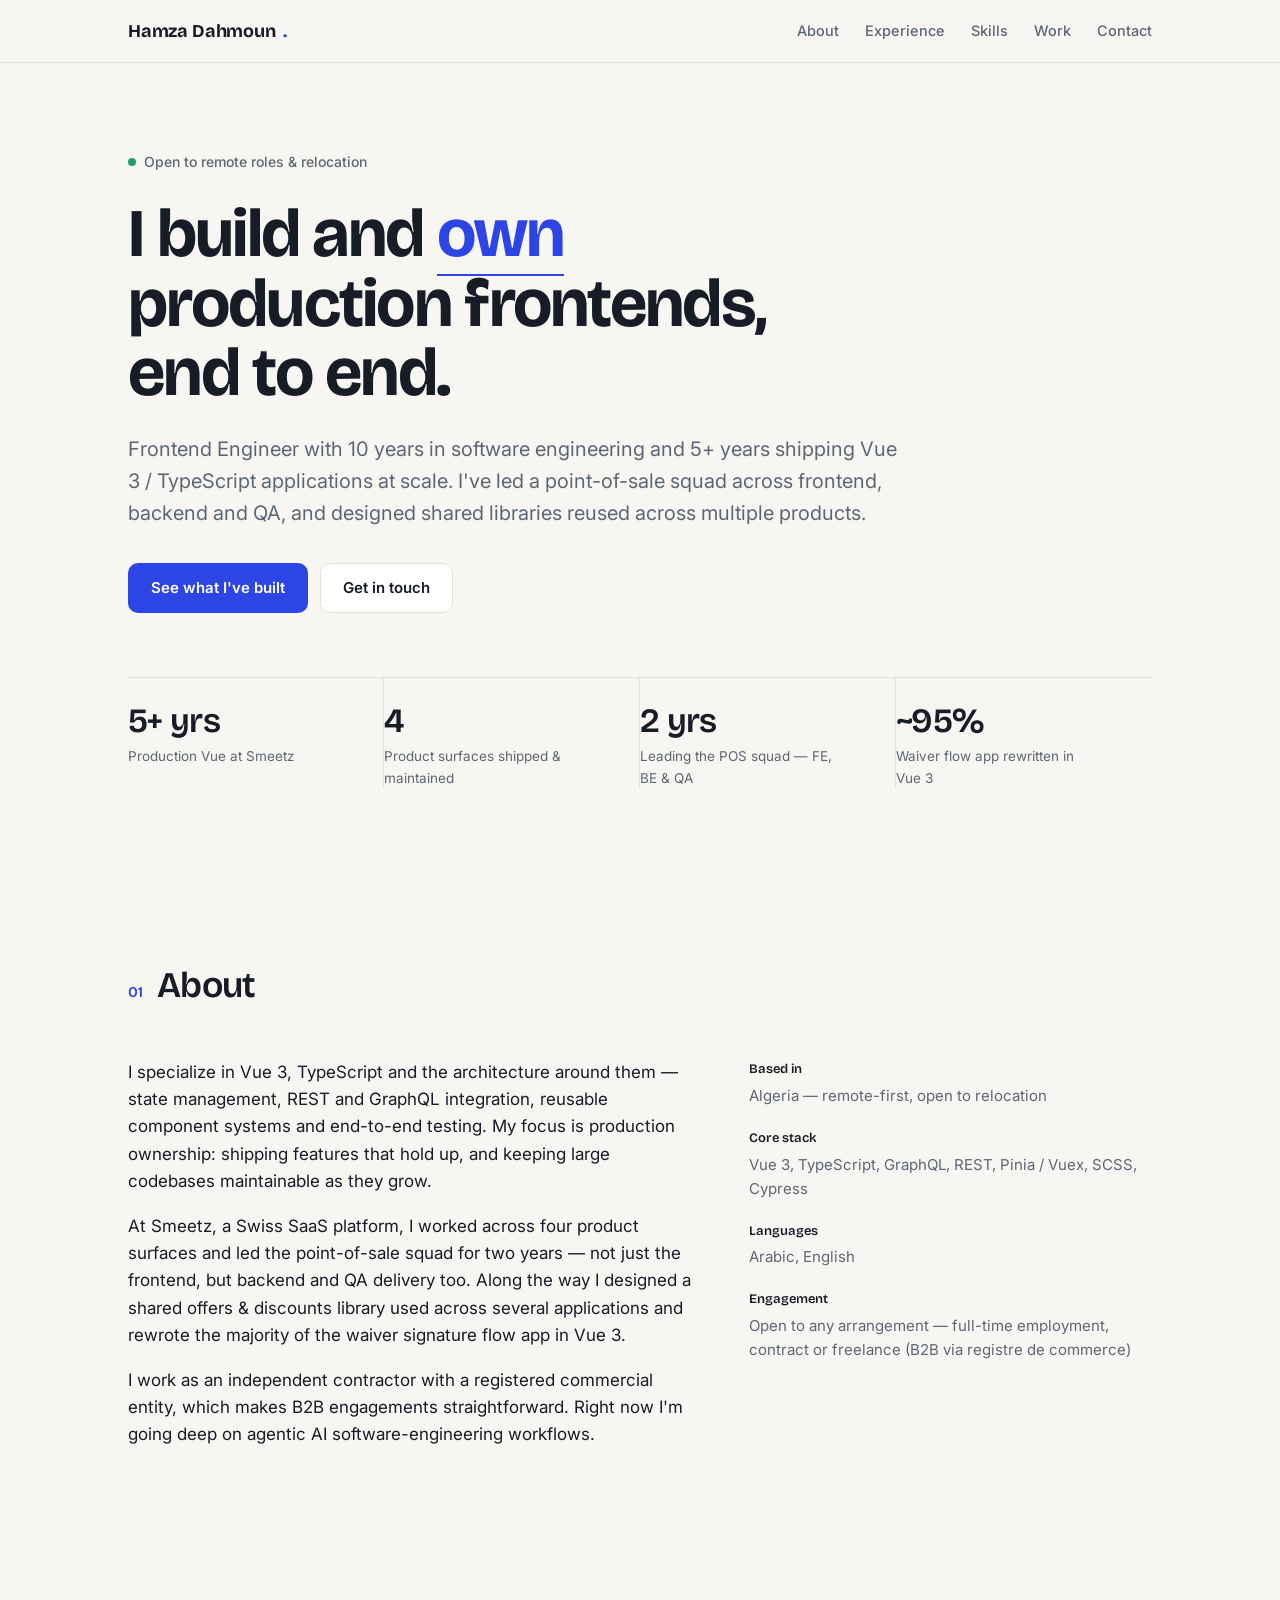
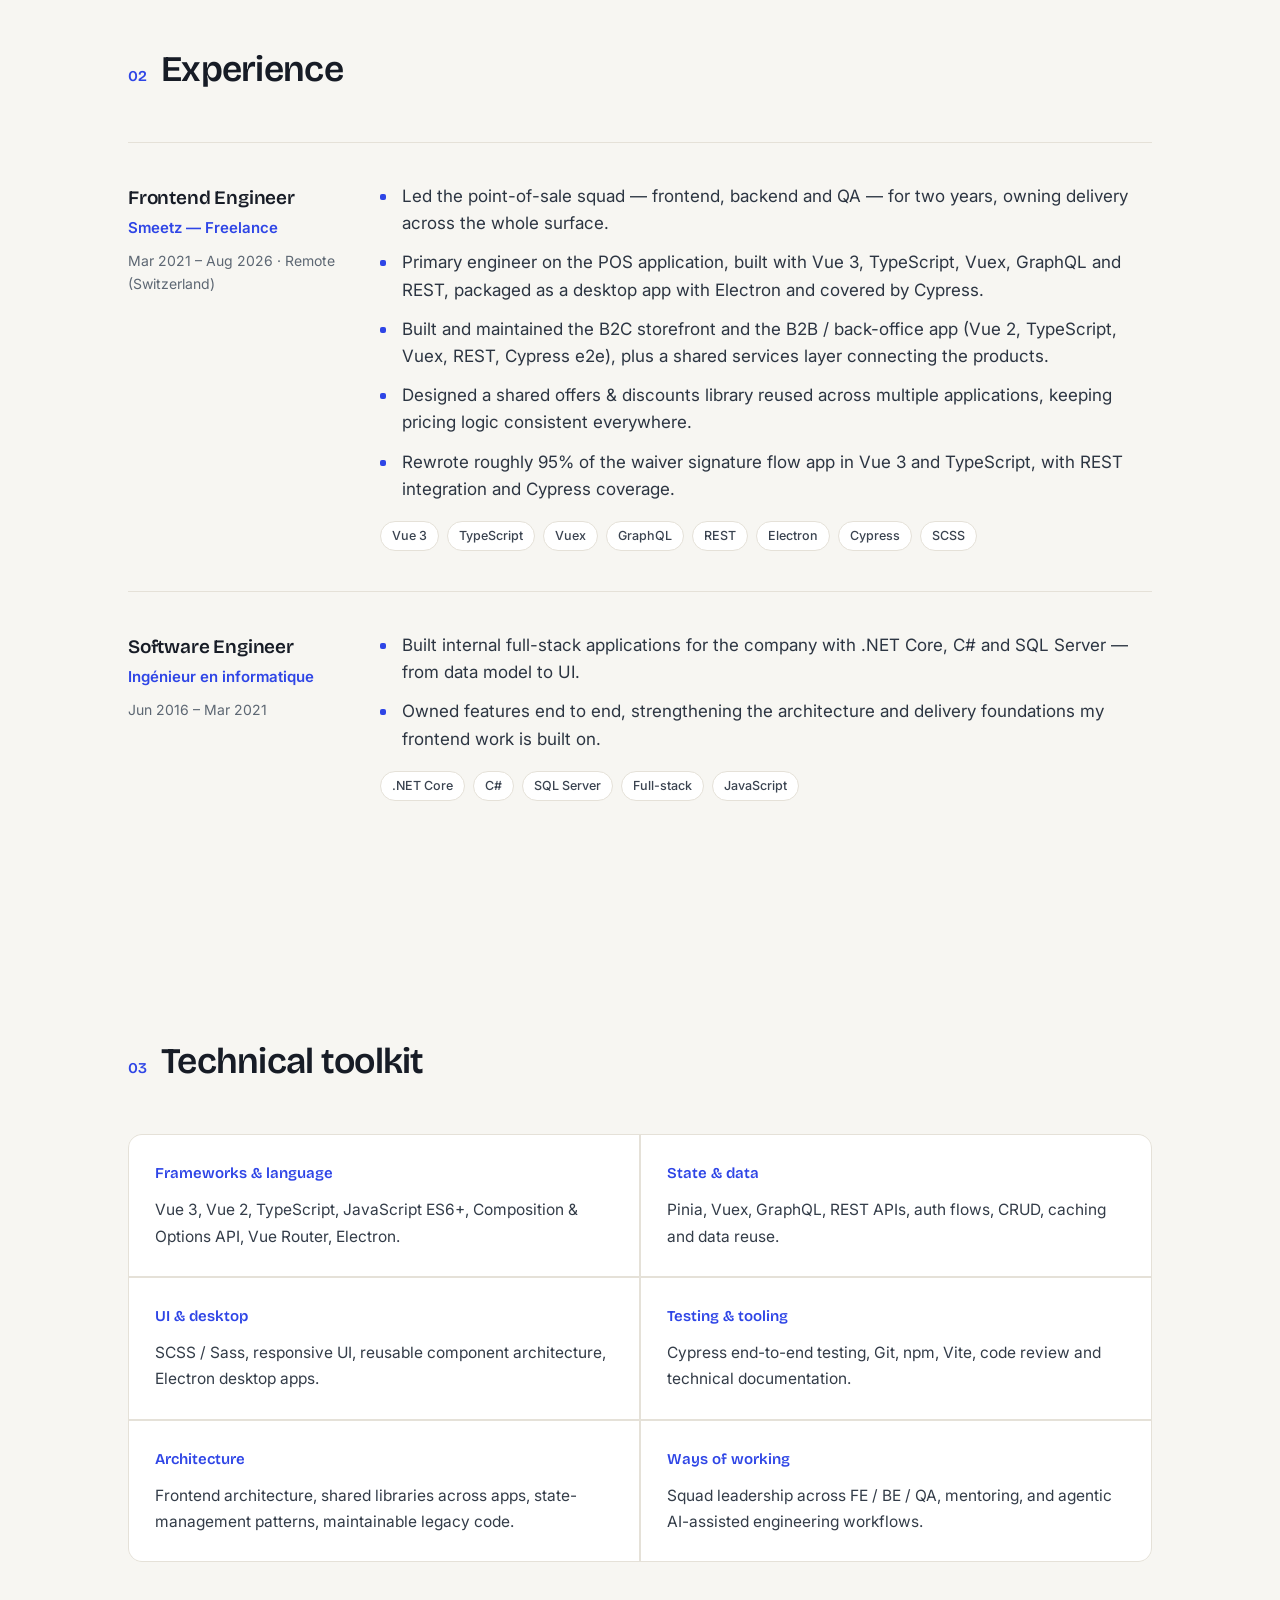
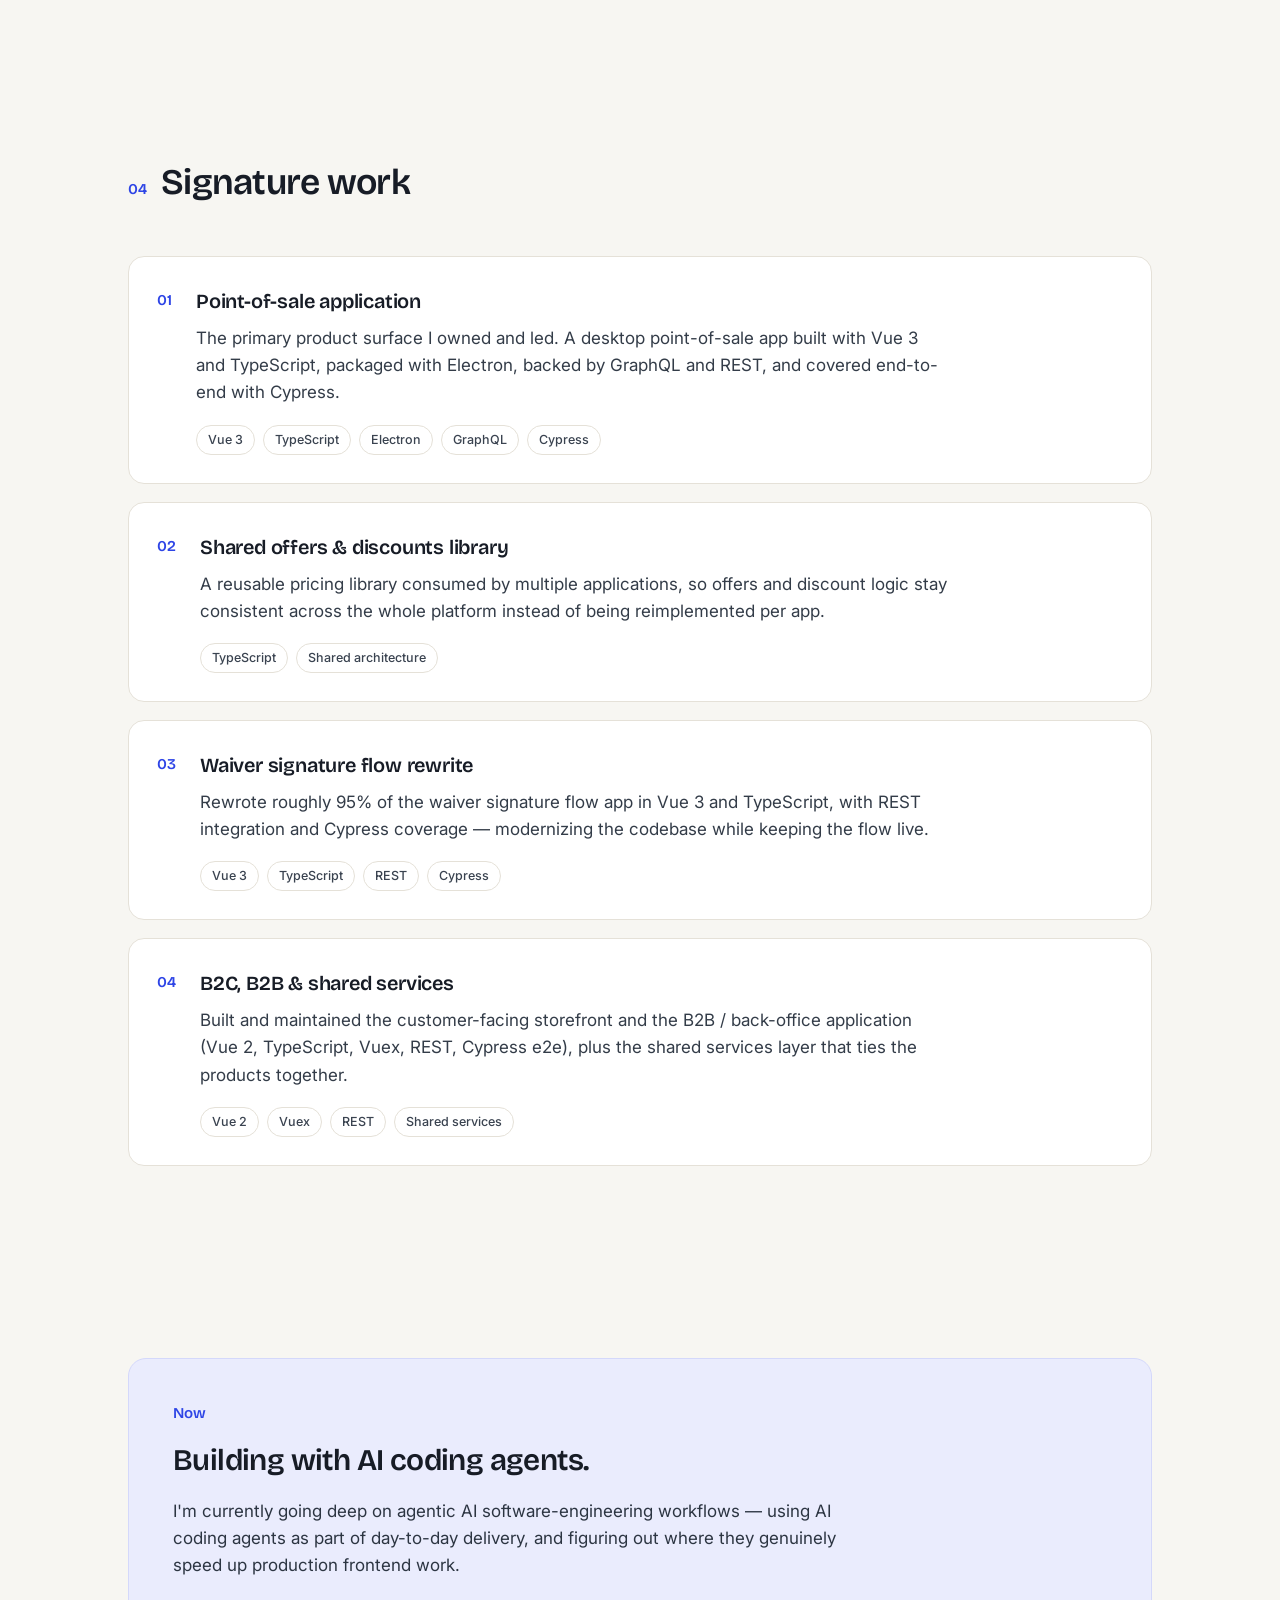
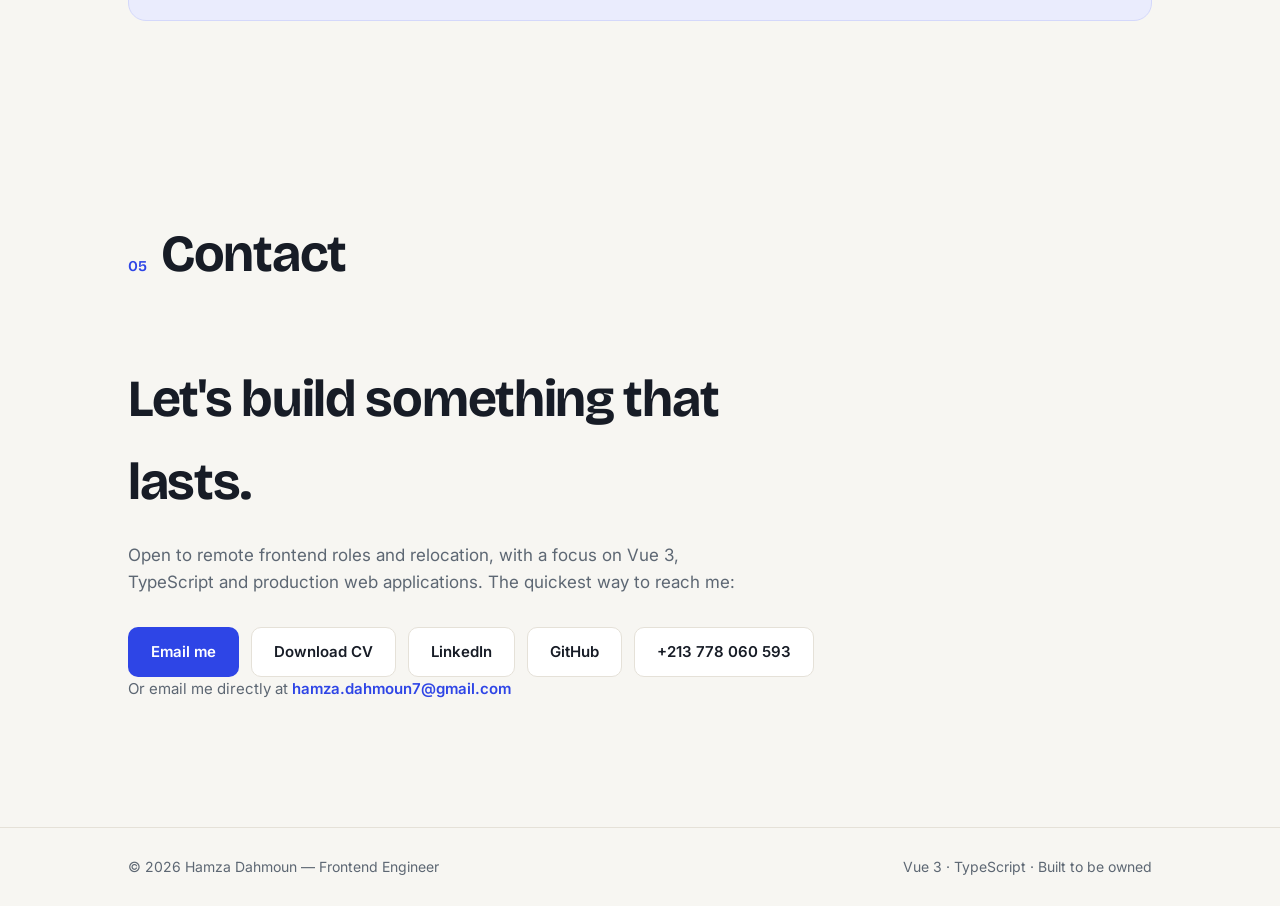
==== index.html @ 969e0068 "Redesign portfolio: editorial single-file page with animations Replace Simplefolio template with a s" ====
<!DOCTYPE html>
<html lang="en">
<head>
<meta charset="UTF-8" />
<meta name="viewport" content="width=device-width, initial-scale=1.0" />
<title>Hamza Dahmoun — Frontend Engineer</title>
<meta name="description" content="Hamza Dahmoun — Frontend Engineer specializing in Vue 3, TypeScript and production-owned web applications." />
<meta name="theme-color" content="#F7F6F2" />
<link rel="preconnect" href="https://fonts.googleapis.com" />
<link rel="preconnect" href="https://fonts.gstatic.com" crossorigin />
<link href="https://fonts.googleapis.com/css2?family=Bricolage+Grotesque:opsz,wght@12..96,500;12..96,600;12..96,700&family=Inter:wght@400;500;600&display=swap" rel="stylesheet" />
<style>
  :root {
    --paper: #F7F6F2;
    --surface: #FFFFFF;
    --ink: #171C26;
    --muted: #5D6773;
    --line: #E5E1D8;
    --accent: #2E45E6;
    --accent-soft: #EAECFD;
    --maxw: 1080px;
    --display: "Bricolage Grotesque", system-ui, sans-serif;
    --body: "Inter", system-ui, sans-serif;
  }

  * { box-sizing: border-box; }

  html { scroll-behavior: smooth; }
  @media (prefers-reduced-motion: reduce) { html { scroll-behavior: auto; } }

  body {
    margin: 0;
    background: var(--paper);
    color: var(--ink);
    font-family: var(--body);
    font-size: 17px;
    line-height: 1.6;
    -webkit-font-smoothing: antialiased;
    text-rendering: optimizeLegibility;
  }

  a { color: inherit; }

  .wrap {
    max-width: var(--maxw);
    margin: 0 auto;
    padding: 0 28px;
  }

  /* ---------- nav ---------- */
  header.nav {
    position: sticky;
    top: 0;
    z-index: 50;
    background: rgba(247, 246, 242, 0.82);
    backdrop-filter: saturate(140%) blur(10px);
    border-bottom: 1px solid var(--line);
  }
  .nav-inner {
    display: flex;
    align-items: center;
    justify-content: space-between;
    height: 62px;
  }
  .brand {
    font-family: var(--display);
    font-weight: 700;
    font-size: 18px;
    letter-spacing: -0.01em;
    text-decoration: none;
    display: inline-flex;
    align-items: baseline;
    gap: 7px;
  }
  .brand .dot { color: var(--accent); }
  .nav-links { display: flex; gap: 26px; }
  header.nav { transition: box-shadow 0.25s ease, background 0.25s ease; }
  header.nav.scrolled { box-shadow: 0 6px 24px -12px rgba(23,28,38,0.28); }
  .nav-links a {
    position: relative;
    text-decoration: none;
    color: var(--muted);
    font-size: 14.5px;
    font-weight: 500;
    transition: color 0.15s ease;
  }
  .nav-links a::after {
    content: "";
    position: absolute;
    left: 0; bottom: -5px;
    width: 100%; height: 2px;
    background: var(--accent);
    transform: scaleX(0);
    transform-origin: left;
    transition: transform 0.25s cubic-bezier(0.22, 1, 0.36, 1);
  }
  .nav-links a:hover { color: var(--ink); }
  .nav-links a:hover::after { transform: scaleX(1); }
  @media (max-width: 720px) { .nav-links { display: none; } }

  /* ---------- hero ---------- */
  section { padding: 96px 0; }
  @media (max-width: 720px) { section { padding: 64px 0; } }

  .hero { padding-top: 84px; padding-bottom: 72px; }
  .avail {
    display: inline-flex;
    align-items: center;
    gap: 8px;
    font-size: 14px;
    font-weight: 500;
    color: var(--muted);
    margin-bottom: 26px;
  }
  .avail .pulse {
    width: 8px; height: 8px; border-radius: 50%;
    background: #22a06b;
    box-shadow: 0 0 0 0 rgba(34,160,107,0.45);
    animation: livePulse 2.2s ease-out infinite;
  }
  @keyframes livePulse {
    0%   { box-shadow: 0 0 0 0 rgba(34,160,107,0.45); }
    70%  { box-shadow: 0 0 0 9px rgba(34,160,107,0); }
    100% { box-shadow: 0 0 0 0 rgba(34,160,107,0); }
  }
  h1 {
    font-family: var(--display);
    font-weight: 700;
    font-size: clamp(38px, 6.4vw, 68px);
    line-height: 1.02;
    letter-spacing: -0.025em;
    margin: 0 0 26px;
    max-width: 16ch;
  }
  h1 .accent { color: var(--accent); }
  .lede {
    font-size: clamp(17px, 2vw, 20px);
    color: var(--muted);
    max-width: 60ch;
    margin: 0 0 34px;
  }
  .cta-row { display: flex; flex-wrap: wrap; gap: 12px; }
  .btn {
    display: inline-flex;
    align-items: center;
    gap: 8px;
    text-decoration: none;
    font-weight: 600;
    font-size: 15px;
    padding: 12px 22px;
    border-radius: 10px;
    border: 1px solid transparent;
    transition: transform 0.14s ease, background 0.15s ease, border-color 0.15s ease, box-shadow 0.15s ease;
  }
  .btn:hover { transform: translateY(-2px); }
  .btn:active { transform: translateY(0); }
  .btn.primary { background: var(--accent); color: #fff; }
  .btn.primary:hover { background: #2438c9; box-shadow: 0 10px 22px -12px rgba(46,69,230,0.7); }
  .btn.ghost { border-color: var(--line); background: var(--surface); color: var(--ink); }
  .btn.ghost:hover { border-color: #cfcabd; }
  @media (prefers-reduced-motion: reduce) {
    .btn, .work-item, .tag, .skill-cell, .nav-links a::after, .avail .pulse { transition: none; }
    .btn:hover, .work-item:hover, .tag:hover { transform: none; }
    .avail .pulse { animation: none; }
  }

  /* ---------- stat ledger ---------- */
  .ledger {
    display: grid;
    grid-template-columns: repeat(4, 1fr);
    border-top: 1px solid var(--line);
    margin-top: 64px;
  }
  .ledger .cell {
    padding: 26px 22px 0 0;
    border-right: 1px solid var(--line);
  }
  .ledger .cell:last-child { border-right: none; padding-right: 0; }
  .ledger .num {
    font-family: var(--display);
    font-weight: 600;
    font-size: 34px;
    letter-spacing: -0.02em;
    line-height: 1;
  }
  .ledger .cap { font-size: 13.5px; color: var(--muted); margin-top: 8px; max-width: 22ch; }
  @media (max-width: 720px) {
    .ledger { grid-template-columns: 1fr 1fr; }
    .ledger .cell { padding-right: 18px; padding-bottom: 22px; border-bottom: 1px solid var(--line); }
    .ledger .cell:nth-child(2n) { border-right: none; padding-right: 0; }
    .ledger .cell:nth-child(3), .ledger .cell:nth-child(4) { padding-bottom: 0; border-bottom: none; }
  }

  /* ---------- section heads ---------- */
  .sec-head { display: flex; align-items: baseline; gap: 14px; margin-bottom: 44px; }
  .sec-head .idx {
    font-family: var(--display);
    font-weight: 600;
    font-size: 15px;
    color: var(--accent);
  }
  .sec-head h2 {
    font-family: var(--display);
    font-weight: 600;
    font-size: clamp(26px, 3.6vw, 36px);
    letter-spacing: -0.02em;
    margin: 0;
  }
  .divider { border: none; border-top: 1px solid var(--line); margin: 0; }

  /* ---------- about ---------- */
  .about-grid { display: grid; grid-template-columns: 1.4fr 1fr; gap: 56px; }
  .about-grid p { margin: 0 0 18px; max-width: 62ch; }
  .about-grid p:last-child { margin-bottom: 0; }
  .aside {
    font-size: 15px;
    color: var(--muted);
  }
  .aside dl { margin: 0; }
  .aside dt {
    font-family: var(--display);
    font-weight: 600;
    font-size: 13px;
    color: var(--ink);
    margin-bottom: 4px;
  }
  .aside dd { margin: 0 0 20px; }
  .aside dd:last-child { margin-bottom: 0; }
  @media (max-width: 820px) { .about-grid { grid-template-columns: 1fr; gap: 36px; } }

  /* ---------- experience ---------- */
  .job {
    display: grid;
    grid-template-columns: 220px 1fr;
    gap: 32px;
    padding: 40px 0;
    border-top: 1px solid var(--line);
  }
  .job:first-of-type { border-top: none; padding-top: 0; }
  .job .meta .role {
    font-family: var(--display);
    font-weight: 600;
    font-size: 19px;
    letter-spacing: -0.01em;
  }
  .job .meta .org { color: var(--accent); font-weight: 600; font-size: 15px; margin-top: 3px; }
  .job .meta .when { color: var(--muted); font-size: 14px; margin-top: 10px; }
  .job ul { margin: 0; padding: 0; list-style: none; }
  .job li {
    position: relative;
    padding-left: 22px;
    margin-bottom: 12px;
    color: #2c3542;
  }
  .job li:last-child { margin-bottom: 0; }
  .job li::before {
    content: "";
    position: absolute;
    left: 0; top: 11px;
    width: 6px; height: 6px;
    border-radius: 2px;
    background: var(--accent);
  }
  .tags { display: flex; flex-wrap: wrap; gap: 8px; margin-top: 18px; }
  .tag {
    font-size: 12.5px;
    font-weight: 500;
    color: #3a4350;
    background: var(--surface);
    border: 1px solid var(--line);
    padding: 4px 11px;
    border-radius: 999px;
    transition: border-color 0.18s ease, color 0.18s ease, transform 0.18s ease;
  }
  .tag:hover { border-color: var(--accent); color: var(--accent); transform: translateY(-1px); }
  @media (max-width: 720px) { .job { grid-template-columns: 1fr; gap: 16px; } }

  /* ---------- skills ---------- */
  .skills-grid { display: grid; grid-template-columns: repeat(2, 1fr); gap: 2px; background: var(--line); border: 1px solid var(--line); border-radius: 14px; overflow: hidden; }
  .skill-cell { background: var(--surface); padding: 26px 26px; transition: background 0.2s ease; }
  .skill-cell:hover { background: var(--accent-soft); }
  .skill-cell h3 {
    font-family: var(--display);
    font-weight: 600;
    font-size: 15px;
    margin: 0 0 12px;
    color: var(--accent);
  }
  .skill-cell p { margin: 0; color: #333c48; font-size: 15.5px; line-height: 1.7; }
  @media (max-width: 720px) { .skills-grid { grid-template-columns: 1fr; } }

  /* ---------- work ---------- */
  .work { display: grid; gap: 18px; }
  .work-item {
    display: grid;
    grid-template-columns: auto 1fr;
    gap: 24px;
    align-items: start;
    padding: 28px;
    background: var(--surface);
    border: 1px solid var(--line);
    border-radius: 16px;
    transition: border-color 0.18s ease, transform 0.18s ease, box-shadow 0.18s ease;
  }
  .work-item:hover {
    border-color: #cdc8bb;
    transform: translateY(-3px);
    box-shadow: 0 14px 32px -20px rgba(23,28,38,0.4);
  }
  .work-item .no {
    font-family: var(--display);
    font-weight: 600;
    font-size: 15px;
    color: var(--accent);
    padding-top: 3px;
  }
  .work-item h3 {
    font-family: var(--display);
    font-weight: 600;
    font-size: 20px;
    letter-spacing: -0.01em;
    margin: 0 0 8px;
  }
  .work-item p { margin: 0 0 14px; color: #333c48; max-width: 68ch; }
  @media (max-width: 720px) { .work-item { padding: 22px; gap: 16px; } }

  /* ---------- now ---------- */
  .now {
    background: var(--accent-soft);
    border: 1px solid #d4d8fb;
    border-radius: 18px;
    padding: 40px 44px;
  }
  .now .idx { color: var(--accent); font-family: var(--display); font-weight: 600; font-size: 15px; }
  .now h2 {
    font-family: var(--display);
    font-weight: 600;
    font-size: clamp(22px, 3vw, 30px);
    letter-spacing: -0.02em;
    margin: 10px 0 14px;
  }
  .now p { margin: 0; max-width: 64ch; color: #2c3542; }
  @media (max-width: 720px) { .now { padding: 30px 26px; } }

  /* ---------- contact ---------- */
  .contact { text-align: left; }
  .contact h2 {
    font-family: var(--display);
    font-weight: 700;
    font-size: clamp(32px, 5vw, 52px);
    letter-spacing: -0.025em;
    margin: 0 0 18px;
    max-width: 20ch;
  }
  .contact p { color: var(--muted); max-width: 56ch; margin: 0 0 30px; }
  .contact-links { display: flex; flex-wrap: wrap; gap: 12px; }
  .contact-email { margin: 24px 0 0; font-size: 15px; }
  .contact-email a { color: var(--accent); font-weight: 600; text-decoration: none; }
  .contact-email a:hover { text-decoration: underline; }

  /* ---------- footer ---------- */
  footer.foot {
    border-top: 1px solid var(--line);
    padding: 28px 0;
    color: var(--muted);
    font-size: 14px;
    display: flex;
    justify-content: space-between;
    flex-wrap: wrap;
    gap: 10px;
  }

  /* ---------- reveal ---------- */
  .reveal { opacity: 0; transform: translateY(14px); transition: opacity 0.6s ease, transform 0.6s ease; }
  .reveal.in { opacity: 1; transform: none; }

  /* ---------- hero page-load entrance ---------- */
  @keyframes rise {
    from { opacity: 0; transform: translateY(18px); }
    to   { opacity: 1; transform: none; }
  }
  .hero .avail,
  .hero h1,
  .hero .lede,
  .hero .cta-row,
  .hero .ledger {
    opacity: 0;
    animation: rise 0.7s cubic-bezier(0.22, 1, 0.36, 1) forwards;
  }
  .hero .avail   { animation-delay: 0.05s; }
  .hero h1       { animation-delay: 0.15s; }
  .hero .lede    { animation-delay: 0.30s; }
  .hero .cta-row { animation-delay: 0.45s; }
  .hero .ledger  { animation-delay: 0.60s; }

  /* accent word wipes in slightly after the headline */
  .hero h1 .accent {
    background-image: linear-gradient(var(--accent), var(--accent));
    background-repeat: no-repeat;
    background-position: 0 100%;
    background-size: 0% 2px;
    padding-bottom: 2px;
    animation: underline 0.6s ease forwards;
    animation-delay: 0.9s;
  }
  @keyframes underline { to { background-size: 100% 2px; } }

  @media (prefers-reduced-motion: reduce) {
    .reveal { opacity: 1; transform: none; transition: none; }
    .hero .avail, .hero h1, .hero .lede, .hero .cta-row, .hero .ledger {
      opacity: 1; animation: none;
    }
    .hero h1 .accent { animation: none; background-size: 0 0; }
  }

  :focus-visible { outline: 2px solid var(--accent); outline-offset: 3px; border-radius: 4px; }
</style>
</head>
<body>

<header class="nav">
  <div class="wrap nav-inner">
    <a href="#top" class="brand">Hamza Dahmoun<span class="dot">.</span></a>
    <nav class="nav-links">
      <a href="#about">About</a>
      <a href="#experience">Experience</a>
      <a href="#skills">Skills</a>
      <a href="#work">Work</a>
      <a href="#contact">Contact</a>
    </nav>
  </div>
</header>

<main id="top">

  <!-- HERO -->
  <section class="hero">
    <div class="wrap">
      <div class="avail"><span class="pulse"></span> Open to remote roles &amp; relocation</div>
      <h1>I build and <span class="accent">own</span> production frontends, end to end.</h1>
      <p class="lede">Frontend Engineer with 10 years in software engineering and 5+ years shipping Vue 3 / TypeScript applications at scale. I've led a point-of-sale squad across frontend, backend and QA, and designed shared libraries reused across multiple products.</p>
      <div class="cta-row">
        <a class="btn primary" href="#experience">See what I've built</a>
        <a class="btn ghost" href="#contact">Get in touch</a>
      </div>

      <div class="ledger">
        <div class="cell"><div class="num" data-count="5" data-prefix="" data-suffix="+ yrs">5+ yrs</div><div class="cap">Production Vue at Smeetz</div></div>
        <div class="cell"><div class="num" data-count="4" data-prefix="" data-suffix="">4</div><div class="cap">Product surfaces shipped &amp; maintained</div></div>
        <div class="cell"><div class="num" data-count="2" data-prefix="" data-suffix=" yrs">2 yrs</div><div class="cap">Leading the POS squad — FE, BE &amp; QA</div></div>
        <div class="cell"><div class="num" data-count="95" data-prefix="~" data-suffix="%">~95%</div><div class="cap">Waiver flow app rewritten in Vue 3</div></div>
      </div>
    </div>
  </section>

  <!-- ABOUT -->
  <section id="about" class="reveal">
    <div class="wrap">
      <div class="sec-head"><span class="idx">01</span><h2>About</h2></div>
      <div class="about-grid">
        <div>
          <p>I specialize in Vue 3, TypeScript and the architecture around them — state management, REST and GraphQL integration, reusable component systems and end-to-end testing. My focus is production ownership: shipping features that hold up, and keeping large codebases maintainable as they grow.</p>
          <p>At Smeetz, a Swiss SaaS platform, I worked across four product surfaces and led the point-of-sale squad for two years — not just the frontend, but backend and QA delivery too. Along the way I designed a shared offers &amp; discounts library used across several applications and rewrote the majority of the waiver signature flow app in Vue 3.</p>
          <p>I work as an independent contractor with a registered commercial entity, which makes B2B engagements straightforward. Right now I'm going deep on agentic AI software-engineering workflows.</p>
        </div>
        <div class="aside">
          <dl>
            <dt>Based in</dt><dd>Algeria — remote-first, open to relocation</dd>
            <dt>Core stack</dt><dd>Vue 3, TypeScript, GraphQL, REST, Pinia / Vuex, SCSS, Cypress</dd>
            <dt>Languages</dt><dd>Arabic, English</dd>
            <dt>Engagement</dt><dd>Open to any arrangement — full-time employment, contract or freelance (B2B via registre de commerce)</dd>
          </dl>
        </div>
      </div>
    </div>
  </section>

  <!-- EXPERIENCE -->
  <section id="experience" class="reveal">
    <div class="wrap">
      <div class="sec-head"><span class="idx">02</span><h2>Experience</h2></div>

      <div class="job">
        <div class="meta">
          <div class="role">Frontend Engineer</div>
          <div class="org">Smeetz — Freelance</div>
          <div class="when">Mar 2021 – Aug 2026 · Remote (Switzerland)</div>
        </div>
        <div>
          <ul>
            <li>Led the point-of-sale squad — frontend, backend and QA — for two years, owning delivery across the whole surface.</li>
            <li>Primary engineer on the POS application, built with Vue 3, TypeScript, Vuex, GraphQL and REST, packaged as a desktop app with Electron and covered by Cypress.</li>
            <li>Built and maintained the B2C storefront and the B2B / back-office app (Vue 2, TypeScript, Vuex, REST, Cypress e2e), plus a shared services layer connecting the products.</li>
            <li>Designed a shared offers &amp; discounts library reused across multiple applications, keeping pricing logic consistent everywhere.</li>
            <li>Rewrote roughly 95% of the waiver signature flow app in Vue 3 and TypeScript, with REST integration and Cypress coverage.</li>
          </ul>
          <div class="tags">
            <span class="tag">Vue 3</span><span class="tag">TypeScript</span><span class="tag">Vuex</span>
            <span class="tag">GraphQL</span><span class="tag">REST</span><span class="tag">Electron</span><span class="tag">Cypress</span><span class="tag">SCSS</span>
          </div>
        </div>
      </div>

      <div class="job">
        <div class="meta">
          <div class="role">Software Engineer</div>
          <div class="org">Ingénieur en informatique</div>
          <div class="when">Jun 2016 – Mar 2021</div>
        </div>
        <div>
          <ul>
            <li>Built internal full-stack applications for the company with .NET Core, C# and SQL Server — from data model to UI.</li>
            <li>Owned features end to end, strengthening the architecture and delivery foundations my frontend work is built on.</li>
          </ul>
          <div class="tags">
            <span class="tag">.NET Core</span><span class="tag">C#</span><span class="tag">SQL Server</span><span class="tag">Full-stack</span><span class="tag">JavaScript</span>
          </div>
        </div>
      </div>
    </div>
  </section>

  <!-- SKILLS -->
  <section id="skills" class="reveal">
    <div class="wrap">
      <div class="sec-head"><span class="idx">03</span><h2>Technical toolkit</h2></div>
      <div class="skills-grid">
        <div class="skill-cell">
          <h3>Frameworks &amp; language</h3>
          <p>Vue 3, Vue 2, TypeScript, JavaScript ES6+, Composition &amp; Options API, Vue Router, Electron.</p>
        </div>
        <div class="skill-cell">
          <h3>State &amp; data</h3>
          <p>Pinia, Vuex, GraphQL, REST APIs, auth flows, CRUD, caching and data reuse.</p>
        </div>
        <div class="skill-cell">
          <h3>UI &amp; desktop</h3>
          <p>SCSS / Sass, responsive UI, reusable component architecture, Electron desktop apps.</p>
        </div>
        <div class="skill-cell">
          <h3>Testing &amp; tooling</h3>
          <p>Cypress end-to-end testing, Git, npm, Vite, code review and technical documentation.</p>
        </div>
        <div class="skill-cell">
          <h3>Architecture</h3>
          <p>Frontend architecture, shared libraries across apps, state-management patterns, maintainable legacy code.</p>
        </div>
        <div class="skill-cell">
          <h3>Ways of working</h3>
          <p>Squad leadership across FE / BE / QA, mentoring, and agentic AI-assisted engineering workflows.</p>
        </div>
      </div>
    </div>
  </section>

  <!-- WORK -->
  <section id="work" class="reveal">
    <div class="wrap">
      <div class="sec-head"><span class="idx">04</span><h2>Signature work</h2></div>
      <div class="work">
        <div class="work-item">
          <div class="no">01</div>
          <div>
            <h3>Point-of-sale application</h3>
            <p>The primary product surface I owned and led. A desktop point-of-sale app built with Vue 3 and TypeScript, packaged with Electron, backed by GraphQL and REST, and covered end-to-end with Cypress.</p>
            <div class="tags"><span class="tag">Vue 3</span><span class="tag">TypeScript</span><span class="tag">Electron</span><span class="tag">GraphQL</span><span class="tag">Cypress</span></div>
          </div>
        </div>
        <div class="work-item">
          <div class="no">02</div>
          <div>
            <h3>Shared offers &amp; discounts library</h3>
            <p>A reusable pricing library consumed by multiple applications, so offers and discount logic stay consistent across the whole platform instead of being reimplemented per app.</p>
            <div class="tags"><span class="tag">TypeScript</span><span class="tag">Shared architecture</span></div>
          </div>
        </div>
        <div class="work-item">
          <div class="no">03</div>
          <div>
            <h3>Waiver signature flow rewrite</h3>
            <p>Rewrote roughly 95% of the waiver signature flow app in Vue 3 and TypeScript, with REST integration and Cypress coverage — modernizing the codebase while keeping the flow live.</p>
            <div class="tags"><span class="tag">Vue 3</span><span class="tag">TypeScript</span><span class="tag">REST</span><span class="tag">Cypress</span></div>
          </div>
        </div>
        <div class="work-item">
          <div class="no">04</div>
          <div>
            <h3>B2C, B2B &amp; shared services</h3>
            <p>Built and maintained the customer-facing storefront and the B2B / back-office application (Vue 2, TypeScript, Vuex, REST, Cypress e2e), plus the shared services layer that ties the products together.</p>
            <div class="tags"><span class="tag">Vue 2</span><span class="tag">Vuex</span><span class="tag">REST</span><span class="tag">Shared services</span></div>
          </div>
        </div>
      </div>
    </div>
  </section>

  <!-- NOW -->
  <section class="reveal">
    <div class="wrap">
      <div class="now">
        <span class="idx">Now</span>
        <h2>Building with AI coding agents.</h2>
        <p>I'm currently going deep on agentic AI software-engineering workflows — using AI coding agents as part of day-to-day delivery, and figuring out where they genuinely speed up production frontend work.</p>
      </div>
    </div>
  </section>

  <!-- CONTACT -->
  <section id="contact" class="contact reveal">
    <div class="wrap">
      <div class="sec-head"><span class="idx">05</span><h2>Contact</h2></div>
      <h2>Let's build something that lasts.</h2>
      <p>Open to remote frontend roles and relocation, with a focus on Vue 3, TypeScript and production web applications. The quickest way to reach me:</p>
      <div class="contact-links">
        <a class="btn primary" href="mailto:hamza.dahmoun7@gmail.com?subject=Frontend%20role%20%E2%80%94%20let%27s%20talk">Email me</a>
        <a class="btn ghost" href="assets/resume.pdf" download="Hamza-Dahmoun-CV.pdf">Download CV</a>
        <a class="btn ghost" href="https://www.linkedin.com/in/hamza-dahmoun-1906ab65/" target="_blank" rel="noopener">LinkedIn</a>
        <a class="btn ghost" href="https://github.com/Hamza-Dahmoun" target="_blank" rel="noopener">GitHub</a>
        <a class="btn ghost" href="tel:+213778060593">+213 778 060 593</a>
      </div>
      <p class="contact-email">Or email me directly at <a href="mailto:hamza.dahmoun7@gmail.com">hamza.dahmoun7@gmail.com</a></p>
    </div>
  </section>

</main>

<footer class="foot">
  <div class="wrap" style="display:flex; justify-content:space-between; width:100%; flex-wrap:wrap; gap:10px;">
    <span>© 2026 Hamza Dahmoun — Frontend Engineer</span>
    <span>Vue 3 · TypeScript · Built to be owned</span>
  </div>
</footer>

<script>
  (function () {
    var reduce = window.matchMedia("(prefers-reduced-motion: reduce)").matches;

    // Reveal-on-scroll for sections.
    var els = document.querySelectorAll(".reveal");
    if (reduce || !("IntersectionObserver" in window)) {
      els.forEach(function (el) { el.classList.add("in"); });
    } else {
      var io = new IntersectionObserver(function (entries) {
        entries.forEach(function (e) {
          if (e.isIntersecting) { e.target.classList.add("in"); io.unobserve(e.target); }
        });
      }, { threshold: 0.12 });
      els.forEach(function (el) { io.observe(el); });
    }

    // Nav gains a shadow once the page is scrolled.
    var nav = document.querySelector("header.nav");
    var onScroll = function () {
      if (window.scrollY > 8) { nav.classList.add("scrolled"); }
      else { nav.classList.remove("scrolled"); }
    };
    window.addEventListener("scroll", onScroll, { passive: true });
    onScroll();

    // Count-up for the hero stat numbers.
    var nums = document.querySelectorAll(".num[data-count]");
    var animateNum = function (el) {
      var target = parseFloat(el.getAttribute("data-count"));
      var prefix = el.getAttribute("data-prefix") || "";
      var suffix = el.getAttribute("data-suffix") || "";
      if (reduce) { el.textContent = prefix + target + suffix; return; }
      var start = null, dur = 1100;
      var step = function (ts) {
        if (start === null) start = ts;
        var p = Math.min((ts - start) / dur, 1);
        var eased = 1 - Math.pow(1 - p, 3); // ease-out cubic
        el.textContent = prefix + Math.round(eased * target) + suffix;
        if (p < 1) requestAnimationFrame(step);
      };
      requestAnimationFrame(step);
    };
    if (!("IntersectionObserver" in window)) {
      nums.forEach(animateNum);
    } else {
      var numObs = new IntersectionObserver(function (entries) {
        entries.forEach(function (e) {
          if (e.isIntersecting) { animateNum(e.target); numObs.unobserve(e.target); }
        });
      }, { threshold: 0.6 });
      nums.forEach(function (el) { numObs.observe(el); });
    }
  })();
</script>

</body>
</html>
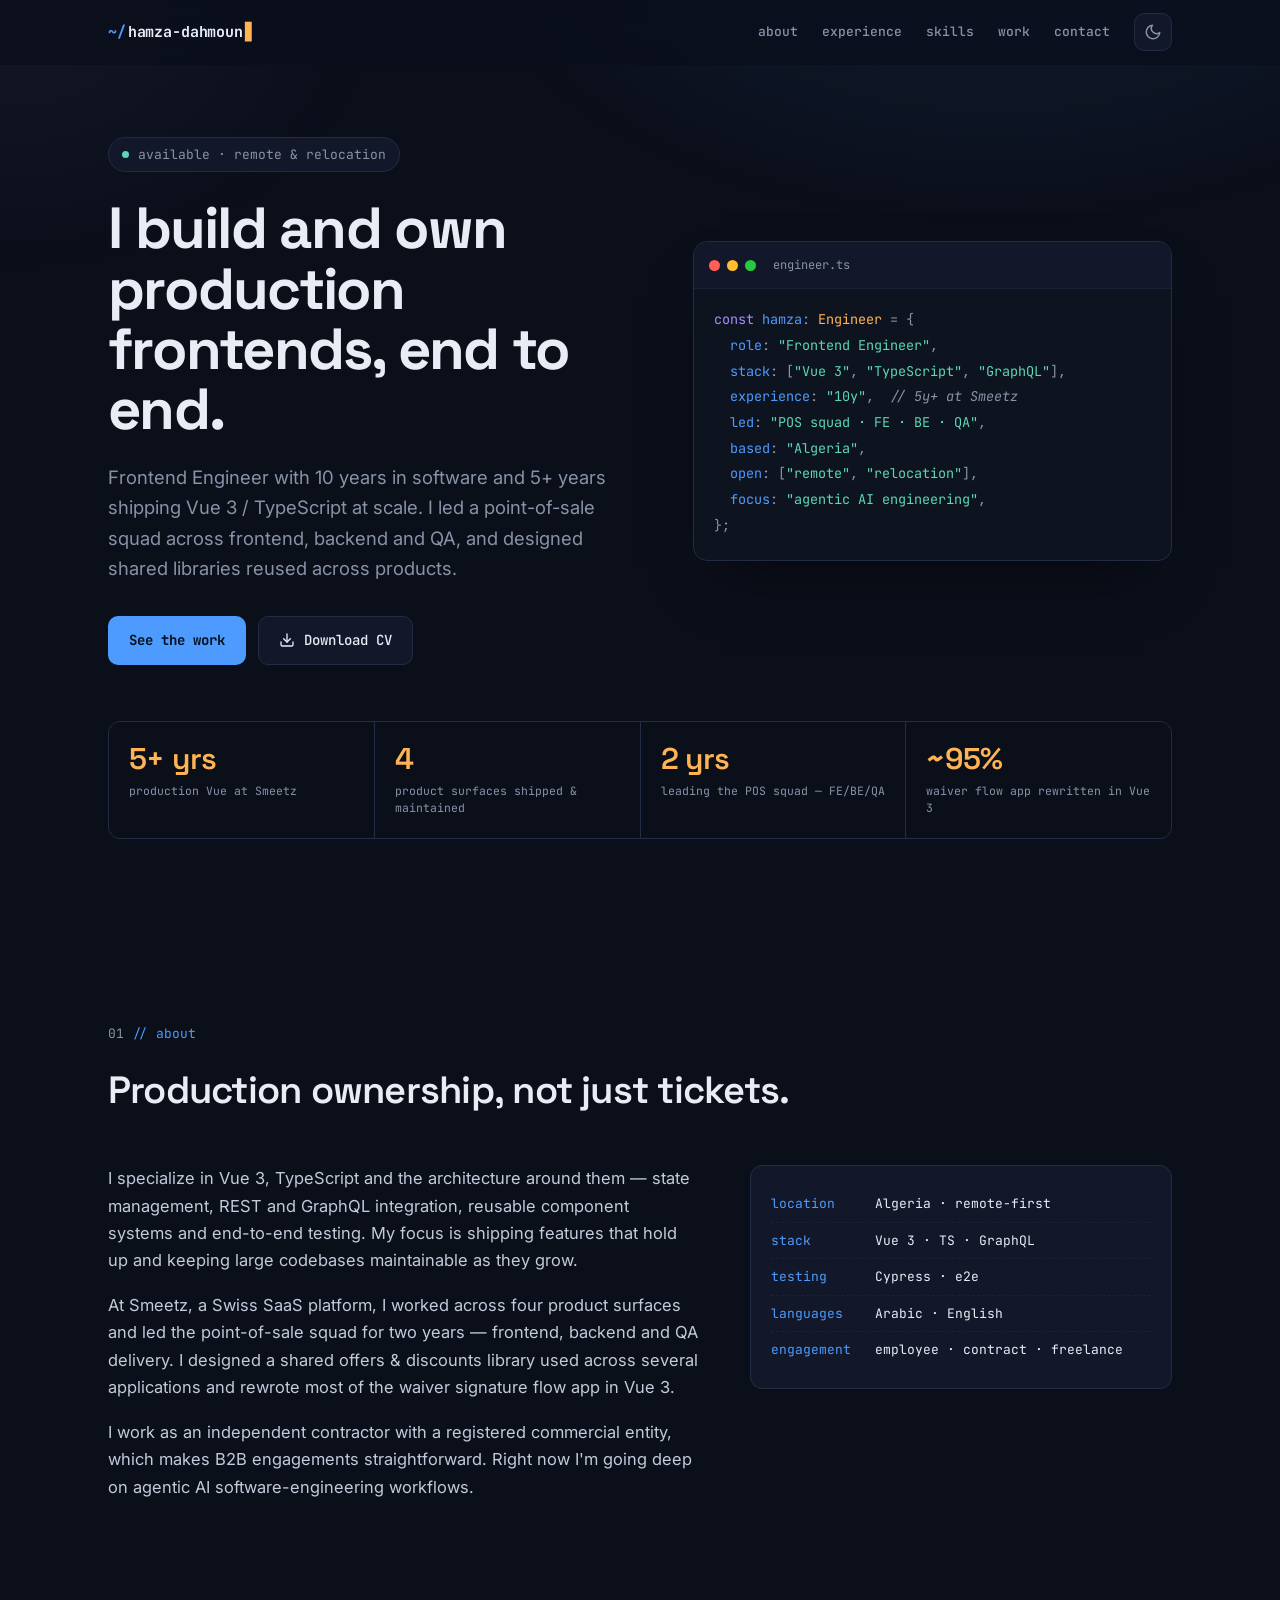
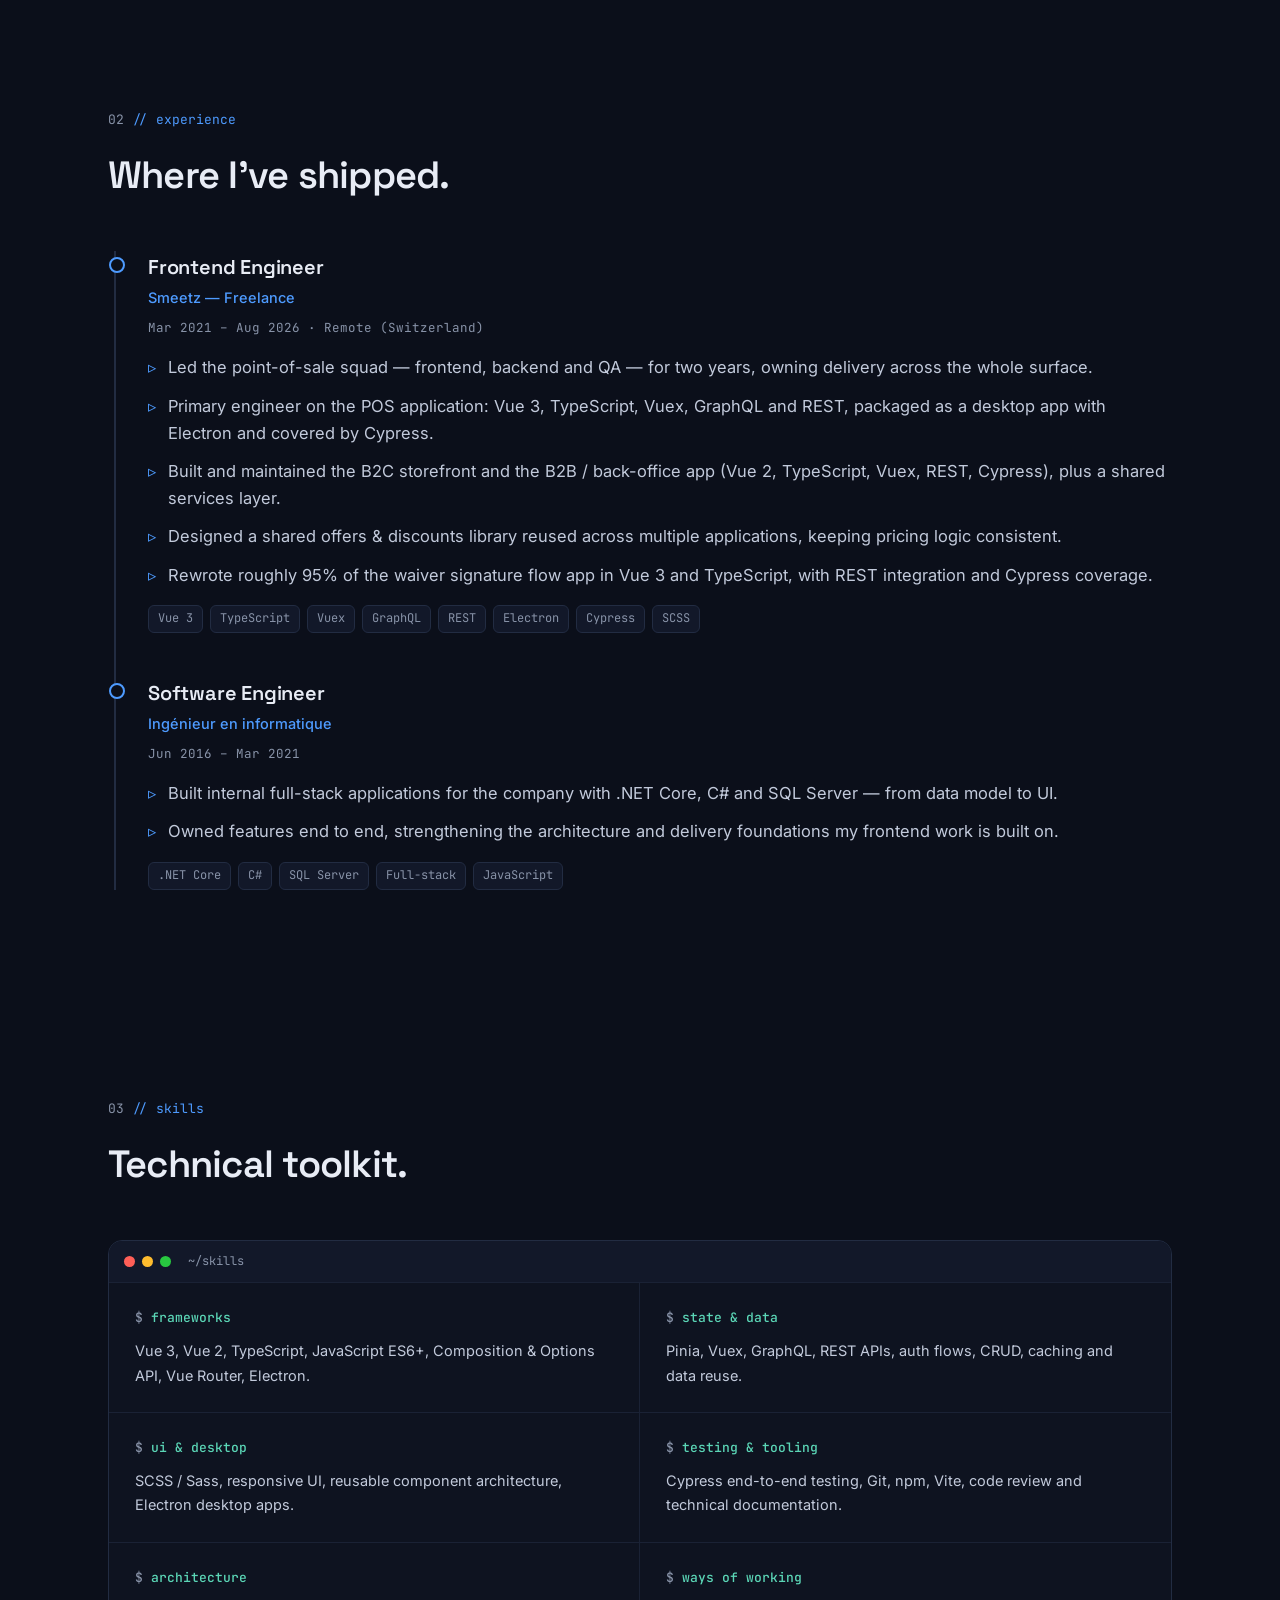
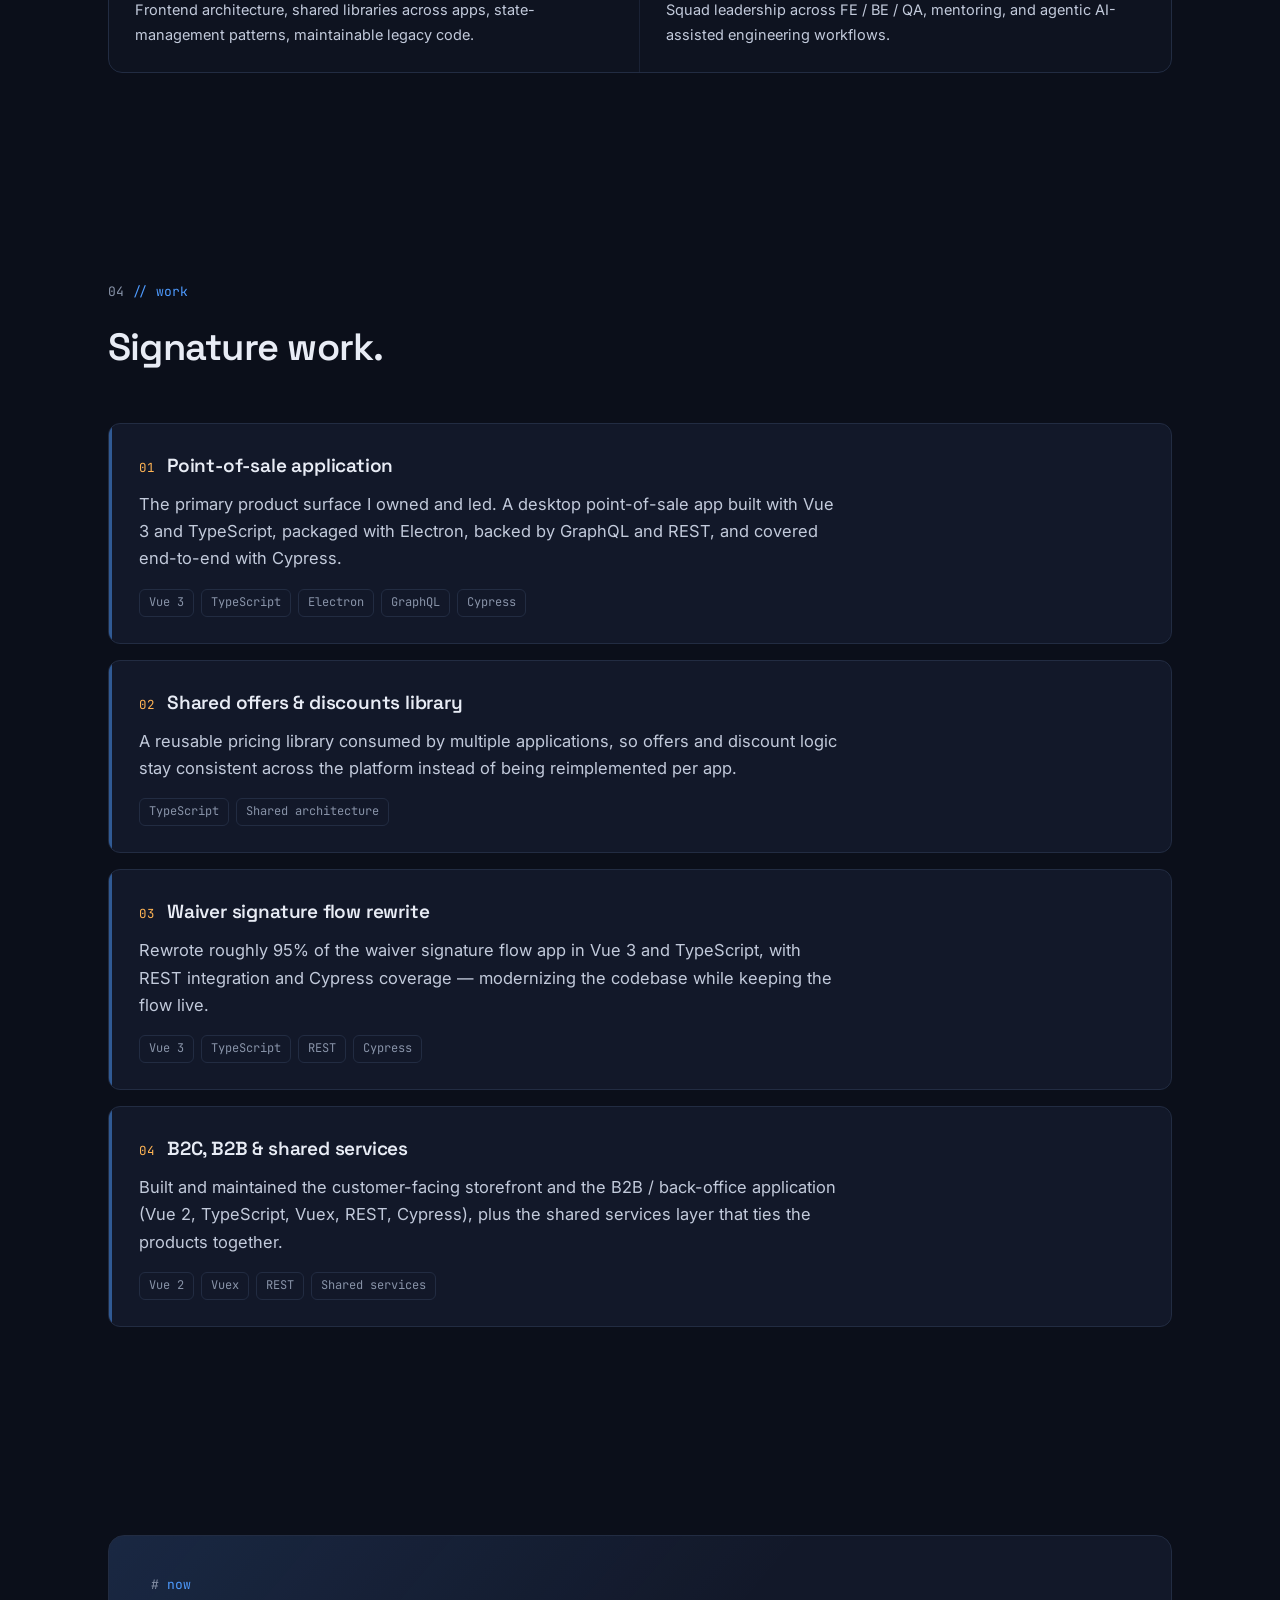
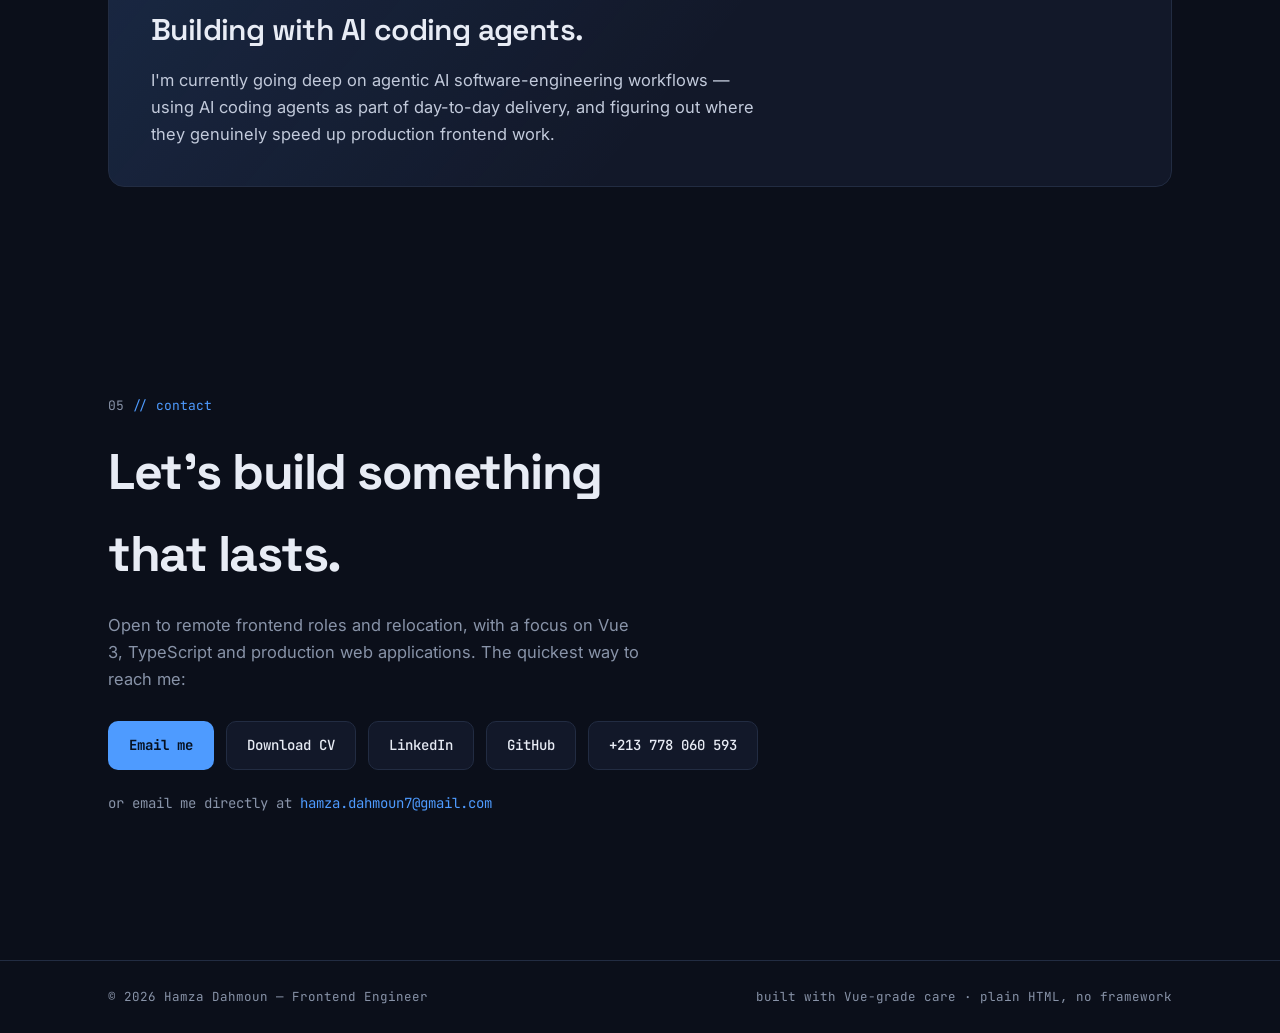
==== commit 67313a9b: "Redesign: dark technical theme with code motif, theme toggle, hardened reveal Rebuild the portfolio " ====
--- a/index.html
+++ b/index.html
@@ -5,429 +5,386 @@
 <meta name="viewport" content="width=device-width, initial-scale=1.0" />
 <title>Hamza Dahmoun — Frontend Engineer</title>
 <meta name="description" content="Hamza Dahmoun — Frontend Engineer specializing in Vue 3, TypeScript and production-owned web applications." />
-<meta name="theme-color" content="#F7F6F2" />
+<meta name="theme-color" content="#0B0F1A" />
+<meta property="og:title" content="Hamza Dahmoun — Frontend Engineer" />
+<meta property="og:description" content="Frontend Engineer · Vue 3 · TypeScript · 10 years in software, 5+ shipping production Vue at Smeetz." />
+<meta property="og:type" content="website" />
+<meta property="og:url" content="https://hamza-dahmoun.github.io" />
+<!-- JS gate: reveal/animation styles only apply when JS runs, so the page never loads blank. -->
+<script>document.documentElement.classList.add('js');try{var t=localStorage.getItem('theme');if(t)document.documentElement.setAttribute('data-theme',t);}catch(e){}</script>
 <link rel="preconnect" href="https://fonts.googleapis.com" />
 <link rel="preconnect" href="https://fonts.gstatic.com" crossorigin />
-<link href="https://fonts.googleapis.com/css2?family=Bricolage+Grotesque:opsz,wght@12..96,500;12..96,600;12..96,700&family=Inter:wght@400;500;600&display=swap" rel="stylesheet" />
+<link href="https://fonts.googleapis.com/css2?family=Space+Grotesk:wght@500;600;700&family=Inter:wght@400;500;600&family=JetBrains+Mono:wght@400;500;700&display=swap" rel="stylesheet" />
 <style>
   :root {
-    --paper: #F7F6F2;
-    --surface: #FFFFFF;
-    --ink: #171C26;
-    --muted: #5D6773;
-    --line: #E5E1D8;
-    --accent: #2E45E6;
-    --accent-soft: #EAECFD;
-    --maxw: 1080px;
-    --display: "Bricolage Grotesque", system-ui, sans-serif;
+    /* dark (default) */
+    --bg:        #0B0F1A;
+    --bg-2:      #0E1320;
+    --surface:   #121829;
+    --elevated:  #161D30;
+    --line:      #222C42;
+    --line-soft: #1A2235;
+    --ink:       #E8ECF5;
+    --muted:     #8893A8;
+    --accent:    #4E9BFF;
+    --accent-dim:#2B5FA8;
+    --amber:     #FFB454;
+    --mint:      #5BD6B6;
+    --violet:    #A98BFF;
+    --glow:      rgba(78,155,255,0.35);
+
+    --display: "Space Grotesk", system-ui, sans-serif;
     --body: "Inter", system-ui, sans-serif;
+    --mono: "JetBrains Mono", ui-monospace, "SF Mono", Menlo, monospace;
+    --maxw: 1120px;
+  }
+
+  :root[data-theme="light"] {
+    --bg:        #F6F7FB;
+    --bg-2:      #EEF1F7;
+    --surface:   #FFFFFF;
+    --elevated:  #FFFFFF;
+    --line:      #DDE3ED;
+    --line-soft: #E7EBF2;
+    --ink:       #141A27;
+    --muted:     #596377;
+    --accent:    #2E5BE6;
+    --accent-dim:#9DB4F0;
+    --amber:     #C7791A;
+    --mint:      #1A9E7F;
+    --violet:    #6D4FD6;
+    --glow:      rgba(46,91,230,0.22);
   }
 
   * { box-sizing: border-box; }
-
   html { scroll-behavior: smooth; }
   @media (prefers-reduced-motion: reduce) { html { scroll-behavior: auto; } }
 
   body {
     margin: 0;
-    background: var(--paper);
+    background: var(--bg);
     color: var(--ink);
     font-family: var(--body);
-    font-size: 17px;
-    line-height: 1.6;
+    font-size: 16.5px;
+    line-height: 1.65;
     -webkit-font-smoothing: antialiased;
     text-rendering: optimizeLegibility;
-  }
+    overflow-x: hidden;
+  }
+
+  /* ambient depth behind the page top */
+  body::before {
+    content: "";
+    position: fixed;
+    inset: 0;
+    background:
+      radial-gradient(900px 500px at 78% -8%, rgba(78,155,255,0.10), transparent 60%),
+      radial-gradient(700px 500px at 0% 0%, rgba(169,139,255,0.06), transparent 55%);
+    pointer-events: none;
+    z-index: 0;
+  }
+  :root[data-theme="light"] body::before {
+    background:
+      radial-gradient(900px 500px at 78% -8%, rgba(46,91,230,0.08), transparent 60%),
+      radial-gradient(700px 500px at 0% 0%, rgba(109,79,214,0.05), transparent 55%);
+  }
+
+  .wrap { max-width: var(--maxw); margin: 0 auto; padding: 0 28px; position: relative; z-index: 1; }
 
   a { color: inherit; }
-
-  .wrap {
-    max-width: var(--maxw);
-    margin: 0 auto;
-    padding: 0 28px;
-  }
+  code, .mono { font-family: var(--mono); }
 
   /* ---------- nav ---------- */
   header.nav {
-    position: sticky;
-    top: 0;
-    z-index: 50;
-    background: rgba(247, 246, 242, 0.82);
-    backdrop-filter: saturate(140%) blur(10px);
-    border-bottom: 1px solid var(--line);
-  }
-  .nav-inner {
-    display: flex;
-    align-items: center;
-    justify-content: space-between;
-    height: 62px;
-  }
+    position: sticky; top: 0; z-index: 50;
+    background: color-mix(in srgb, var(--bg) 78%, transparent);
+    backdrop-filter: saturate(140%) blur(12px);
+    border-bottom: 1px solid transparent;
+    transition: border-color .25s ease, background .25s ease;
+  }
+  header.nav.scrolled { border-bottom-color: var(--line); }
+  .nav-inner { display: flex; align-items: center; justify-content: space-between; height: 64px; }
   .brand {
-    font-family: var(--display);
-    font-weight: 700;
-    font-size: 18px;
-    letter-spacing: -0.01em;
-    text-decoration: none;
-    display: inline-flex;
-    align-items: baseline;
-    gap: 7px;
-  }
-  .brand .dot { color: var(--accent); }
-  .nav-links { display: flex; gap: 26px; }
-  header.nav { transition: box-shadow 0.25s ease, background 0.25s ease; }
-  header.nav.scrolled { box-shadow: 0 6px 24px -12px rgba(23,28,38,0.28); }
+    font-family: var(--mono); font-weight: 700; font-size: 15px; letter-spacing: -0.01em;
+    text-decoration: none; display: inline-flex; align-items: center; gap: 2px; color: var(--ink);
+  }
+  .brand .prompt { color: var(--accent); }
+  .brand .caret { color: var(--amber); animation: blink 1.1s steps(1) infinite; }
+  @keyframes blink { 50% { opacity: 0; } }
+  .nav-right { display: flex; align-items: center; gap: 24px; }
+  .nav-links { display: flex; gap: 24px; }
   .nav-links a {
-    position: relative;
-    text-decoration: none;
-    color: var(--muted);
-    font-size: 14.5px;
-    font-weight: 500;
-    transition: color 0.15s ease;
-  }
+    position: relative; text-decoration: none; color: var(--muted);
+    font-family: var(--mono); font-size: 13px; font-weight: 500; padding: 4px 0;
+    transition: color .15s ease;
+  }
+  .nav-links a::before { content: ""; color: var(--accent); }
   .nav-links a::after {
-    content: "";
-    position: absolute;
-    left: 0; bottom: -5px;
-    width: 100%; height: 2px;
-    background: var(--accent);
-    transform: scaleX(0);
-    transform-origin: left;
-    transition: transform 0.25s cubic-bezier(0.22, 1, 0.36, 1);
+    content: ""; position: absolute; left: 0; bottom: -2px; width: 100%; height: 1.5px;
+    background: var(--accent); transform: scaleX(0); transform-origin: left;
+    transition: transform .25s cubic-bezier(.22,1,.36,1);
   }
   .nav-links a:hover { color: var(--ink); }
   .nav-links a:hover::after { transform: scaleX(1); }
-  @media (max-width: 720px) { .nav-links { display: none; } }
+  .theme-toggle {
+    display: inline-grid; place-items: center; width: 38px; height: 38px;
+    border: 1px solid var(--line); border-radius: 10px; background: var(--surface);
+    color: var(--muted); cursor: pointer; transition: color .15s ease, border-color .15s ease, transform .12s ease;
+  }
+  .theme-toggle:hover { color: var(--ink); border-color: var(--accent-dim); }
+  .theme-toggle:active { transform: scale(0.94); }
+  .theme-toggle svg { width: 18px; height: 18px; }
+  .theme-toggle .sun { display: none; }
+  :root[data-theme="light"] .theme-toggle .sun { display: block; }
+  :root[data-theme="light"] .theme-toggle .moon { display: none; }
+  @media (max-width: 760px) { .nav-links { display: none; } }
+
+  /* ---------- sections ---------- */
+  section { padding: 104px 0; }
+  @media (max-width: 760px) { section { padding: 72px 0; } }
+
+  .eyebrow {
+    font-family: var(--mono); font-size: 13px; color: var(--accent);
+    margin-bottom: 14px; display: flex; align-items: center; gap: 8px;
+  }
+  .eyebrow .n { color: var(--muted); }
+  h2.sec {
+    font-family: var(--display); font-weight: 600;
+    font-size: clamp(26px, 3.6vw, 38px); letter-spacing: -0.02em; margin: 0 0 44px;
+  }
 
   /* ---------- hero ---------- */
-  section { padding: 96px 0; }
-  @media (max-width: 720px) { section { padding: 64px 0; } }
-
-  .hero { padding-top: 84px; padding-bottom: 72px; }
-  .avail {
-    display: inline-flex;
-    align-items: center;
-    gap: 8px;
-    font-size: 14px;
-    font-weight: 500;
-    color: var(--muted);
-    margin-bottom: 26px;
-  }
-  .avail .pulse {
-    width: 8px; height: 8px; border-radius: 50%;
-    background: #22a06b;
-    box-shadow: 0 0 0 0 rgba(34,160,107,0.45);
-    animation: livePulse 2.2s ease-out infinite;
-  }
-  @keyframes livePulse {
-    0%   { box-shadow: 0 0 0 0 rgba(34,160,107,0.45); }
-    70%  { box-shadow: 0 0 0 9px rgba(34,160,107,0); }
-    100% { box-shadow: 0 0 0 0 rgba(34,160,107,0); }
+  .hero { padding-top: 72px; padding-bottom: 80px; }
+  .hero-grid { display: grid; grid-template-columns: 1.05fr 0.95fr; gap: 56px; align-items: center; }
+  @media (max-width: 920px) { .hero-grid { grid-template-columns: 1fr; gap: 40px; } }
+
+  .status {
+    display: inline-flex; align-items: center; gap: 9px;
+    font-family: var(--mono); font-size: 13px; color: var(--muted);
+    border: 1px solid var(--line); border-radius: 999px; padding: 6px 13px; margin-bottom: 26px;
+    background: var(--surface);
+  }
+  .status .dot {
+    width: 7px; height: 7px; border-radius: 50%; background: var(--mint);
+    box-shadow: 0 0 0 0 color-mix(in srgb, var(--mint) 55%, transparent);
+    animation: ping 2.4s ease-out infinite;
+  }
+  @keyframes ping {
+    0% { box-shadow: 0 0 0 0 color-mix(in srgb, var(--mint) 55%, transparent); }
+    70% { box-shadow: 0 0 0 8px transparent; }
+    100% { box-shadow: 0 0 0 0 transparent; }
   }
   h1 {
-    font-family: var(--display);
-    font-weight: 700;
-    font-size: clamp(38px, 6.4vw, 68px);
-    line-height: 1.02;
-    letter-spacing: -0.025em;
-    margin: 0 0 26px;
-    max-width: 16ch;
-  }
-  h1 .accent { color: var(--accent); }
-  .lede {
-    font-size: clamp(17px, 2vw, 20px);
-    color: var(--muted);
-    max-width: 60ch;
-    margin: 0 0 34px;
-  }
+    font-family: var(--display); font-weight: 700;
+    font-size: clamp(36px, 5.2vw, 58px); line-height: 1.04; letter-spacing: -0.03em;
+    margin: 0 0 22px; max-width: 15ch;
+  }
+  .lede { font-size: clamp(16px, 1.6vw, 18.5px); color: var(--muted); max-width: 54ch; margin: 0 0 32px; }
   .cta-row { display: flex; flex-wrap: wrap; gap: 12px; }
+
   .btn {
-    display: inline-flex;
-    align-items: center;
-    gap: 8px;
-    text-decoration: none;
-    font-weight: 600;
-    font-size: 15px;
-    padding: 12px 22px;
-    border-radius: 10px;
-    border: 1px solid transparent;
-    transition: transform 0.14s ease, background 0.15s ease, border-color 0.15s ease, box-shadow 0.15s ease;
-  }
+    display: inline-flex; align-items: center; gap: 9px; text-decoration: none;
+    font-family: var(--mono); font-weight: 500; font-size: 14px;
+    padding: 12px 20px; border-radius: 10px; border: 1px solid transparent; cursor: pointer;
+    transition: transform .14s ease, background .15s ease, border-color .15s ease, box-shadow .2s ease, color .15s ease;
+  }
+  .btn svg { width: 16px; height: 16px; }
   .btn:hover { transform: translateY(-2px); }
   .btn:active { transform: translateY(0); }
-  .btn.primary { background: var(--accent); color: #fff; }
-  .btn.primary:hover { background: #2438c9; box-shadow: 0 10px 22px -12px rgba(46,69,230,0.7); }
+  .btn.primary { background: var(--accent); color: #06101F; font-weight: 700; }
+  .btn.primary:hover { box-shadow: 0 12px 28px -12px var(--glow); }
+  :root[data-theme="light"] .btn.primary { color: #fff; }
   .btn.ghost { border-color: var(--line); background: var(--surface); color: var(--ink); }
-  .btn.ghost:hover { border-color: #cfcabd; }
-  @media (prefers-reduced-motion: reduce) {
-    .btn, .work-item, .tag, .skill-cell, .nav-links a::after, .avail .pulse { transition: none; }
-    .btn:hover, .work-item:hover, .tag:hover { transform: none; }
-    .avail .pulse { animation: none; }
-  }
-
-  /* ---------- stat ledger ---------- */
-  .ledger {
-    display: grid;
-    grid-template-columns: repeat(4, 1fr);
-    border-top: 1px solid var(--line);
-    margin-top: 64px;
-  }
-  .ledger .cell {
-    padding: 26px 22px 0 0;
-    border-right: 1px solid var(--line);
-  }
-  .ledger .cell:last-child { border-right: none; padding-right: 0; }
-  .ledger .num {
-    font-family: var(--display);
-    font-weight: 600;
-    font-size: 34px;
-    letter-spacing: -0.02em;
-    line-height: 1;
-  }
-  .ledger .cap { font-size: 13.5px; color: var(--muted); margin-top: 8px; max-width: 22ch; }
-  @media (max-width: 720px) {
-    .ledger { grid-template-columns: 1fr 1fr; }
-    .ledger .cell { padding-right: 18px; padding-bottom: 22px; border-bottom: 1px solid var(--line); }
-    .ledger .cell:nth-child(2n) { border-right: none; padding-right: 0; }
-    .ledger .cell:nth-child(3), .ledger .cell:nth-child(4) { padding-bottom: 0; border-bottom: none; }
-  }
-
-  /* ---------- section heads ---------- */
-  .sec-head { display: flex; align-items: baseline; gap: 14px; margin-bottom: 44px; }
-  .sec-head .idx {
-    font-family: var(--display);
-    font-weight: 600;
-    font-size: 15px;
-    color: var(--accent);
-  }
-  .sec-head h2 {
-    font-family: var(--display);
-    font-weight: 600;
-    font-size: clamp(26px, 3.6vw, 36px);
-    letter-spacing: -0.02em;
-    margin: 0;
-  }
-  .divider { border: none; border-top: 1px solid var(--line); margin: 0; }
+  .btn.ghost:hover { border-color: var(--accent-dim); }
+
+  /* ---------- code card (the hero motif) ---------- */
+  .codecard {
+    background: var(--bg-2); border: 1px solid var(--line); border-radius: 14px;
+    box-shadow: 0 30px 60px -30px rgba(0,0,0,0.6);
+    overflow: hidden; font-family: var(--mono); font-size: 13.5px; line-height: 1.9;
+  }
+  :root[data-theme="light"] .codecard { box-shadow: 0 30px 60px -34px rgba(20,26,39,0.28); }
+  .codecard .bar {
+    display: flex; align-items: center; gap: 7px; padding: 12px 15px;
+    border-bottom: 1px solid var(--line-soft); background: var(--surface);
+  }
+  .codecard .bar .dotd { width: 11px; height: 11px; border-radius: 50%; }
+  .codecard .bar .r { background: #FF5F57; } .codecard .bar .y { background: #FEBC2E; } .codecard .bar .g { background: #28C840; }
+  .codecard .bar .file { margin-left: 10px; color: var(--muted); font-size: 12px; }
+  .codecard .body { padding: 18px 20px 22px; white-space: pre; overflow-x: auto; }
+  .codecard .ln { display: block; }
+  .tok-com { color: var(--muted); font-style: italic; }
+  .tok-key { color: var(--violet); }
+  .tok-prop { color: var(--accent); }
+  .tok-str { color: var(--mint); }
+  .tok-type { color: var(--amber); }
+  .tok-pun { color: var(--muted); }
+  .cursor { display: inline-block; width: 8px; height: 16px; background: var(--accent); vertical-align: -3px; animation: blink 1.1s steps(1) infinite; }
+
+  /* ---------- stat readout ---------- */
+  .stats {
+    display: grid; grid-template-columns: repeat(4,1fr); gap: 1px;
+    background: var(--line); border: 1px solid var(--line); border-radius: 12px; overflow: hidden; margin-top: 56px;
+  }
+  .stats .s { background: var(--bg); padding: 22px 20px; }
+  .stats .num { font-family: var(--display); font-weight: 600; font-size: 30px; letter-spacing: -0.02em; color: var(--amber); line-height: 1; }
+  .stats .cap { font-family: var(--mono); font-size: 11.5px; color: var(--muted); margin-top: 9px; line-height: 1.45; }
+  @media (max-width: 760px) {
+    .stats { grid-template-columns: 1fr 1fr; }
+  }
 
   /* ---------- about ---------- */
-  .about-grid { display: grid; grid-template-columns: 1.4fr 1fr; gap: 56px; }
-  .about-grid p { margin: 0 0 18px; max-width: 62ch; }
+  .about-grid { display: grid; grid-template-columns: 1.4fr 1fr; gap: 52px; }
+  .about-grid p { margin: 0 0 18px; max-width: 60ch; color: #c2cadb; }
+  :root[data-theme="light"] .about-grid p { color: #333c4c; }
   .about-grid p:last-child { margin-bottom: 0; }
-  .aside {
-    font-size: 15px;
-    color: var(--muted);
-  }
-  .aside dl { margin: 0; }
-  .aside dt {
-    font-family: var(--display);
-    font-weight: 600;
-    font-size: 13px;
-    color: var(--ink);
-    margin-bottom: 4px;
-  }
-  .aside dd { margin: 0 0 20px; }
-  .aside dd:last-child { margin-bottom: 0; }
-  @media (max-width: 820px) { .about-grid { grid-template-columns: 1fr; gap: 36px; } }
-
-  /* ---------- experience ---------- */
-  .job {
-    display: grid;
-    grid-template-columns: 220px 1fr;
-    gap: 32px;
-    padding: 40px 0;
-    border-top: 1px solid var(--line);
-  }
-  .job:first-of-type { border-top: none; padding-top: 0; }
-  .job .meta .role {
-    font-family: var(--display);
-    font-weight: 600;
-    font-size: 19px;
-    letter-spacing: -0.01em;
-  }
-  .job .meta .org { color: var(--accent); font-weight: 600; font-size: 15px; margin-top: 3px; }
-  .job .meta .when { color: var(--muted); font-size: 14px; margin-top: 10px; }
-  .job ul { margin: 0; padding: 0; list-style: none; }
-  .job li {
-    position: relative;
-    padding-left: 22px;
-    margin-bottom: 12px;
-    color: #2c3542;
-  }
-  .job li:last-child { margin-bottom: 0; }
-  .job li::before {
-    content: "";
-    position: absolute;
-    left: 0; top: 11px;
-    width: 6px; height: 6px;
-    border-radius: 2px;
-    background: var(--accent);
-  }
-  .tags { display: flex; flex-wrap: wrap; gap: 8px; margin-top: 18px; }
-  .tag {
-    font-size: 12.5px;
-    font-weight: 500;
-    color: #3a4350;
-    background: var(--surface);
-    border: 1px solid var(--line);
-    padding: 4px 11px;
-    border-radius: 999px;
-    transition: border-color 0.18s ease, color 0.18s ease, transform 0.18s ease;
-  }
-  .tag:hover { border-color: var(--accent); color: var(--accent); transform: translateY(-1px); }
-  @media (max-width: 720px) { .job { grid-template-columns: 1fr; gap: 16px; } }
-
-  /* ---------- skills ---------- */
-  .skills-grid { display: grid; grid-template-columns: repeat(2, 1fr); gap: 2px; background: var(--line); border: 1px solid var(--line); border-radius: 14px; overflow: hidden; }
-  .skill-cell { background: var(--surface); padding: 26px 26px; transition: background 0.2s ease; }
-  .skill-cell:hover { background: var(--accent-soft); }
-  .skill-cell h3 {
-    font-family: var(--display);
-    font-weight: 600;
-    font-size: 15px;
-    margin: 0 0 12px;
-    color: var(--accent);
-  }
-  .skill-cell p { margin: 0; color: #333c48; font-size: 15.5px; line-height: 1.7; }
-  @media (max-width: 720px) { .skills-grid { grid-template-columns: 1fr; } }
+  .whoami {
+    font-family: var(--mono); font-size: 13px; background: var(--surface);
+    border: 1px solid var(--line); border-radius: 12px; padding: 20px; align-self: start;
+  }
+  .whoami .row { display: flex; gap: 12px; padding: 7px 0; border-bottom: 1px dashed var(--line-soft); }
+  .whoami .row:last-child { border-bottom: none; }
+  .whoami .k { color: var(--accent); min-width: 92px; }
+  .whoami .v { color: var(--ink); }
+  @media (max-width: 820px) { .about-grid { grid-template-columns: 1fr; gap: 32px; } }
+
+  /* ---------- experience timeline ---------- */
+  .tl { border-left: 2px solid var(--line); margin-left: 6px; }
+  .tl .item { position: relative; padding: 0 0 44px 32px; }
+  .tl .item:last-child { padding-bottom: 0; }
+  .tl .item::before {
+    content: ""; position: absolute; left: -7px; top: 6px; width: 12px; height: 12px;
+    border-radius: 50%; background: var(--bg); border: 2px solid var(--accent);
+  }
+  .tl .role { font-family: var(--display); font-weight: 600; font-size: 20px; letter-spacing: -0.01em; }
+  .tl .org { color: var(--accent); font-weight: 500; font-size: 14.5px; margin-top: 2px; }
+  .tl .when { font-family: var(--mono); color: var(--muted); font-size: 12.5px; margin-top: 8px; }
+  .tl ul { margin: 16px 0 0; padding: 0; list-style: none; }
+  .tl li { position: relative; padding-left: 20px; margin-bottom: 11px; color: #c2cadb; }
+  :root[data-theme="light"] .tl li { color: #333c4c; }
+  .tl li:last-child { margin-bottom: 0; }
+  .tl li::before { content: "▹"; position: absolute; left: 0; color: var(--accent); }
+  .chips { display: flex; flex-wrap: wrap; gap: 7px; margin-top: 16px; }
+  .chip {
+    font-family: var(--mono); font-size: 12px; color: var(--muted);
+    border: 1px solid var(--line); border-radius: 6px; padding: 3px 9px; background: var(--surface);
+    transition: color .15s ease, border-color .15s ease;
+  }
+  .chip:hover { color: var(--accent); border-color: var(--accent-dim); }
+
+  /* ---------- skills terminal ---------- */
+  .term {
+    background: var(--bg-2); border: 1px solid var(--line); border-radius: 14px; overflow: hidden;
+  }
+  .term .bar { display: flex; align-items: center; gap: 7px; padding: 11px 15px; border-bottom: 1px solid var(--line-soft); background: var(--surface); }
+  .term .bar .dotd { width: 11px; height: 11px; border-radius: 50%; }
+  .term .bar .file { margin-left: 10px; color: var(--muted); font-family: var(--mono); font-size: 12px; }
+  .skills-grid { display: grid; grid-template-columns: repeat(2,1fr); }
+  .skill { padding: 24px 26px; border-top: 1px solid var(--line-soft); }
+  .skill:nth-child(-n+2) { border-top: none; }
+  .skill:nth-child(odd) { border-right: 1px solid var(--line-soft); }
+  .skill h3 { font-family: var(--mono); font-weight: 500; font-size: 13px; color: var(--mint); margin: 0 0 10px; }
+  .skill h3::before { content: "$ "; color: var(--muted); }
+  .skill p { margin: 0; color: #c2cadb; font-size: 14.5px; line-height: 1.7; }
+  :root[data-theme="light"] .skill p { color: #333c4c; }
+  @media (max-width: 760px) {
+    .skills-grid { grid-template-columns: 1fr; }
+    .skill:nth-child(odd) { border-right: none; }
+    .skill:nth-child(2) { border-top: 1px solid var(--line-soft); }
+  }
 
   /* ---------- work ---------- */
-  .work { display: grid; gap: 18px; }
+  .work { display: grid; gap: 16px; }
   .work-item {
-    display: grid;
-    grid-template-columns: auto 1fr;
-    gap: 24px;
-    align-items: start;
-    padding: 28px;
-    background: var(--surface);
-    border: 1px solid var(--line);
-    border-radius: 16px;
-    transition: border-color 0.18s ease, transform 0.18s ease, box-shadow 0.18s ease;
-  }
-  .work-item:hover {
-    border-color: #cdc8bb;
-    transform: translateY(-3px);
-    box-shadow: 0 14px 32px -20px rgba(23,28,38,0.4);
-  }
-  .work-item .no {
-    font-family: var(--display);
-    font-weight: 600;
-    font-size: 15px;
-    color: var(--accent);
-    padding-top: 3px;
-  }
-  .work-item h3 {
-    font-family: var(--display);
-    font-weight: 600;
-    font-size: 20px;
-    letter-spacing: -0.01em;
-    margin: 0 0 8px;
-  }
-  .work-item p { margin: 0 0 14px; color: #333c48; max-width: 68ch; }
-  @media (max-width: 720px) { .work-item { padding: 22px; gap: 16px; } }
+    position: relative; padding: 26px 28px 26px 30px; background: var(--surface);
+    border: 1px solid var(--line); border-radius: 12px; overflow: hidden;
+    transition: transform .18s ease, border-color .18s ease, box-shadow .2s ease;
+  }
+  .work-item::before {
+    content: ""; position: absolute; left: 0; top: 0; bottom: 0; width: 3px;
+    background: var(--accent); opacity: .5; transition: opacity .18s ease;
+  }
+  .work-item:hover { transform: translateY(-3px); border-color: var(--accent-dim); box-shadow: 0 18px 40px -26px var(--glow); }
+  .work-item:hover::before { opacity: 1; }
+  .work-item .wk-top { display: flex; align-items: baseline; gap: 12px; }
+  .work-item .wk-no { font-family: var(--mono); font-size: 12.5px; color: var(--amber); }
+  .work-item h3 { font-family: var(--display); font-weight: 600; font-size: 19px; letter-spacing: -0.01em; margin: 0; }
+  .work-item p { margin: 10px 0 14px; color: #c2cadb; max-width: 70ch; }
+  :root[data-theme="light"] .work-item p { color: #333c4c; }
 
   /* ---------- now ---------- */
   .now {
-    background: var(--accent-soft);
-    border: 1px solid #d4d8fb;
-    border-radius: 18px;
-    padding: 40px 44px;
-  }
-  .now .idx { color: var(--accent); font-family: var(--display); font-weight: 600; font-size: 15px; }
-  .now h2 {
-    font-family: var(--display);
-    font-weight: 600;
-    font-size: clamp(22px, 3vw, 30px);
-    letter-spacing: -0.02em;
-    margin: 10px 0 14px;
-  }
-  .now p { margin: 0; max-width: 64ch; color: #2c3542; }
-  @media (max-width: 720px) { .now { padding: 30px 26px; } }
+    border: 1px solid var(--line); border-radius: 16px; padding: 38px 42px;
+    background:
+      linear-gradient(130deg, color-mix(in srgb, var(--accent) 12%, transparent), transparent 55%),
+      var(--surface);
+  }
+  .now .eyebrow { margin-bottom: 10px; }
+  .now h2 { font-family: var(--display); font-weight: 600; font-size: clamp(22px,3vw,30px); letter-spacing: -0.02em; margin: 0 0 12px; }
+  .now p { margin: 0; max-width: 62ch; color: #c2cadb; }
+  :root[data-theme="light"] .now p { color: #333c4c; }
+  @media (max-width: 760px) { .now { padding: 28px 24px; } }
 
   /* ---------- contact ---------- */
-  .contact { text-align: left; }
-  .contact h2 {
-    font-family: var(--display);
-    font-weight: 700;
-    font-size: clamp(32px, 5vw, 52px);
-    letter-spacing: -0.025em;
-    margin: 0 0 18px;
-    max-width: 20ch;
-  }
-  .contact p { color: var(--muted); max-width: 56ch; margin: 0 0 30px; }
+  .contact h2.big {
+    font-family: var(--display); font-weight: 700; font-size: clamp(30px,4.6vw,50px);
+    letter-spacing: -0.03em; margin: 0 0 16px; max-width: 18ch;
+  }
+  .contact p.sub { color: var(--muted); max-width: 54ch; margin: 0 0 28px; }
   .contact-links { display: flex; flex-wrap: wrap; gap: 12px; }
-  .contact-email { margin: 24px 0 0; font-size: 15px; }
-  .contact-email a { color: var(--accent); font-weight: 600; text-decoration: none; }
+  .contact-email { font-family: var(--mono); font-size: 14px; margin: 22px 0 0; color: var(--muted); }
+  .contact-email a { color: var(--accent); text-decoration: none; }
   .contact-email a:hover { text-decoration: underline; }
 
   /* ---------- footer ---------- */
   footer.foot {
-    border-top: 1px solid var(--line);
-    padding: 28px 0;
-    color: var(--muted);
-    font-size: 14px;
-    display: flex;
-    justify-content: space-between;
-    flex-wrap: wrap;
-    gap: 10px;
-  }
-
-  /* ---------- reveal ---------- */
-  .reveal { opacity: 0; transform: translateY(14px); transition: opacity 0.6s ease, transform 0.6s ease; }
-  .reveal.in { opacity: 1; transform: none; }
-
-  /* ---------- hero page-load entrance ---------- */
-  @keyframes rise {
-    from { opacity: 0; transform: translateY(18px); }
-    to   { opacity: 1; transform: none; }
-  }
-  .hero .avail,
-  .hero h1,
-  .hero .lede,
-  .hero .cta-row,
-  .hero .ledger {
-    opacity: 0;
-    animation: rise 0.7s cubic-bezier(0.22, 1, 0.36, 1) forwards;
-  }
-  .hero .avail   { animation-delay: 0.05s; }
-  .hero h1       { animation-delay: 0.15s; }
-  .hero .lede    { animation-delay: 0.30s; }
-  .hero .cta-row { animation-delay: 0.45s; }
-  .hero .ledger  { animation-delay: 0.60s; }
-
-  /* accent word wipes in slightly after the headline */
-  .hero h1 .accent {
-    background-image: linear-gradient(var(--accent), var(--accent));
-    background-repeat: no-repeat;
-    background-position: 0 100%;
-    background-size: 0% 2px;
-    padding-bottom: 2px;
-    animation: underline 0.6s ease forwards;
-    animation-delay: 0.9s;
-  }
-  @keyframes underline { to { background-size: 100% 2px; } }
+    border-top: 1px solid var(--line); padding: 26px 0; margin-top: 40px;
+    font-family: var(--mono); font-size: 12.5px; color: var(--muted);
+  }
+  footer.foot .wrap { display: flex; justify-content: space-between; flex-wrap: wrap; gap: 10px; }
+
+  :focus-visible { outline: 2px solid var(--accent); outline-offset: 3px; border-radius: 4px; }
+
+  /* ---------- motion (JS-gated so no-JS shows everything) ---------- */
+  .js .reveal { opacity: 0; transform: translateY(16px); transition: opacity .6s ease, transform .6s ease; }
+  .js .reveal.in { opacity: 1; transform: none; }
+  .js .hero .status, .js .hero h1, .js .hero .lede, .js .hero .cta-row {
+    opacity: 0; animation: rise .7s cubic-bezier(.22,1,.36,1) forwards;
+  }
+  .js .hero .status { animation-delay: .05s; }
+  .js .hero h1 { animation-delay: .15s; }
+  .js .hero .lede { animation-delay: .28s; }
+  .js .hero .cta-row { animation-delay: .4s; }
+  .js .codecard { opacity: 0; animation: rise .8s cubic-bezier(.22,1,.36,1) .3s forwards; }
+  @keyframes rise { from { opacity: 0; transform: translateY(18px); } to { opacity: 1; transform: none; } }
 
   @media (prefers-reduced-motion: reduce) {
-    .reveal { opacity: 1; transform: none; transition: none; }
-    .hero .avail, .hero h1, .hero .lede, .hero .cta-row, .hero .ledger {
-      opacity: 1; animation: none;
+    .js .reveal, .js .hero .status, .js .hero h1, .js .hero .lede, .js .hero .cta-row, .js .codecard {
+      opacity: 1 !important; transform: none !important; animation: none !important;
     }
-    .hero h1 .accent { animation: none; background-size: 0 0; }
-  }
-
-  :focus-visible { outline: 2px solid var(--accent); outline-offset: 3px; border-radius: 4px; }
+    .status .dot, .brand .caret, .cursor { animation: none !important; }
+    .btn:hover, .work-item:hover { transform: none; }
+  }
 </style>
 </head>
 <body>
 
 <header class="nav">
   <div class="wrap nav-inner">
-    <a href="#top" class="brand">Hamza Dahmoun<span class="dot">.</span></a>
-    <nav class="nav-links">
-      <a href="#about">About</a>
-      <a href="#experience">Experience</a>
-      <a href="#skills">Skills</a>
-      <a href="#work">Work</a>
-      <a href="#contact">Contact</a>
-    </nav>
+    <a href="#top" class="brand"><span class="prompt">~/</span>hamza-dahmoun<span class="caret">▊</span></a>
+    <div class="nav-right">
+      <nav class="nav-links">
+        <a href="#about">about</a>
+        <a href="#experience">experience</a>
+        <a href="#skills">skills</a>
+        <a href="#work">work</a>
+        <a href="#contact">contact</a>
+      </nav>
+      <button class="theme-toggle" id="themeToggle" aria-label="Toggle light and dark theme">
+        <svg class="moon" viewBox="0 0 24 24" fill="none" stroke="currentColor" stroke-width="2" stroke-linecap="round" stroke-linejoin="round"><path d="M21 12.79A9 9 0 1 1 11.21 3 7 7 0 0 0 21 12.79z"/></svg>
+        <svg class="sun" viewBox="0 0 24 24" fill="none" stroke="currentColor" stroke-width="2" stroke-linecap="round" stroke-linejoin="round"><circle cx="12" cy="12" r="4"/><path d="M12 2v2M12 20v2M4.9 4.9l1.4 1.4M17.7 17.7l1.4 1.4M2 12h2M20 12h2M4.9 19.1l1.4-1.4M17.7 6.3l1.4-1.4"/></svg>
+      </button>
+    </div>
   </div>
 </header>
 
@@ -436,19 +393,34 @@
   <!-- HERO -->
   <section class="hero">
     <div class="wrap">
-      <div class="avail"><span class="pulse"></span> Open to remote roles &amp; relocation</div>
-      <h1>I build and <span class="accent">own</span> production frontends, end to end.</h1>
-      <p class="lede">Frontend Engineer with 10 years in software engineering and 5+ years shipping Vue 3 / TypeScript applications at scale. I've led a point-of-sale squad across frontend, backend and QA, and designed shared libraries reused across multiple products.</p>
-      <div class="cta-row">
-        <a class="btn primary" href="#experience">See what I've built</a>
-        <a class="btn ghost" href="#contact">Get in touch</a>
-      </div>
-
-      <div class="ledger">
-        <div class="cell"><div class="num" data-count="5" data-prefix="" data-suffix="+ yrs">5+ yrs</div><div class="cap">Production Vue at Smeetz</div></div>
-        <div class="cell"><div class="num" data-count="4" data-prefix="" data-suffix="">4</div><div class="cap">Product surfaces shipped &amp; maintained</div></div>
-        <div class="cell"><div class="num" data-count="2" data-prefix="" data-suffix=" yrs">2 yrs</div><div class="cap">Leading the POS squad — FE, BE &amp; QA</div></div>
-        <div class="cell"><div class="num" data-count="95" data-prefix="~" data-suffix="%">~95%</div><div class="cap">Waiver flow app rewritten in Vue 3</div></div>
+      <div class="hero-grid">
+        <div>
+          <span class="status"><span class="dot"></span> available · remote &amp; relocation</span>
+          <h1>I build and own production frontends, end to end.</h1>
+          <p class="lede">Frontend Engineer with 10 years in software and 5+ years shipping Vue 3 / TypeScript at scale. I led a point-of-sale squad across frontend, backend and QA, and designed shared libraries reused across products.</p>
+          <div class="cta-row">
+            <a class="btn primary" href="#work">See the work</a>
+            <a class="btn ghost" href="assets/resume.pdf" download="Hamza-Dahmoun-CV.pdf">
+              <svg viewBox="0 0 24 24" fill="none" stroke="currentColor" stroke-width="2" stroke-linecap="round" stroke-linejoin="round"><path d="M21 15v4a2 2 0 0 1-2 2H5a2 2 0 0 1-2-2v-4"/><path d="M7 10l5 5 5-5"/><path d="M12 15V3"/></svg>
+              Download CV
+            </a>
+          </div>
+        </div>
+
+        <div class="codecard" aria-hidden="true">
+          <div class="bar">
+            <span class="dotd r"></span><span class="dotd y"></span><span class="dotd g"></span>
+            <span class="file">engineer.ts</span>
+          </div>
+          <div class="body" id="codeBody"><span class="ln"><span class="tok-key">const</span> <span class="tok-prop">hamza</span><span class="tok-pun">:</span> <span class="tok-type">Engineer</span> <span class="tok-pun">= {</span></span><span class="ln">  <span class="tok-prop">role</span><span class="tok-pun">:</span> <span class="tok-str">"Frontend Engineer"</span><span class="tok-pun">,</span></span><span class="ln">  <span class="tok-prop">stack</span><span class="tok-pun">:</span> <span class="tok-pun">[</span><span class="tok-str">"Vue 3"</span><span class="tok-pun">,</span> <span class="tok-str">"TypeScript"</span><span class="tok-pun">,</span> <span class="tok-str">"GraphQL"</span><span class="tok-pun">],</span></span><span class="ln">  <span class="tok-prop">experience</span><span class="tok-pun">:</span> <span class="tok-str">"10y"</span><span class="tok-pun">,</span>  <span class="tok-com">// 5y+ at Smeetz</span></span><span class="ln">  <span class="tok-prop">led</span><span class="tok-pun">:</span> <span class="tok-str">"POS squad · FE · BE · QA"</span><span class="tok-pun">,</span></span><span class="ln">  <span class="tok-prop">based</span><span class="tok-pun">:</span> <span class="tok-str">"Algeria"</span><span class="tok-pun">,</span></span><span class="ln">  <span class="tok-prop">open</span><span class="tok-pun">:</span> <span class="tok-pun">[</span><span class="tok-str">"remote"</span><span class="tok-pun">,</span> <span class="tok-str">"relocation"</span><span class="tok-pun">],</span></span><span class="ln">  <span class="tok-prop">focus</span><span class="tok-pun">:</span> <span class="tok-str">"agentic AI engineering"</span><span class="tok-pun">,</span></span><span class="ln"><span class="tok-pun">};</span></span></div>
+        </div>
+      </div>
+
+      <div class="stats reveal">
+        <div class="s"><div class="num" data-count="5" data-suffix="+ yrs">5+ yrs</div><div class="cap">production Vue at Smeetz</div></div>
+        <div class="s"><div class="num" data-count="4" data-suffix="">4</div><div class="cap">product surfaces shipped &amp; maintained</div></div>
+        <div class="s"><div class="num" data-count="2" data-suffix=" yrs">2 yrs</div><div class="cap">leading the POS squad — FE/BE/QA</div></div>
+        <div class="s"><div class="num" data-count="95" data-prefix="~" data-suffix="%">~95%</div><div class="cap">waiver flow app rewritten in Vue 3</div></div>
       </div>
     </div>
   </section>
@@ -456,20 +428,20 @@
   <!-- ABOUT -->
   <section id="about" class="reveal">
     <div class="wrap">
-      <div class="sec-head"><span class="idx">01</span><h2>About</h2></div>
+      <div class="eyebrow"><span class="n">01</span> // about</div>
+      <h2 class="sec">Production ownership, not just tickets.</h2>
       <div class="about-grid">
         <div>
-          <p>I specialize in Vue 3, TypeScript and the architecture around them — state management, REST and GraphQL integration, reusable component systems and end-to-end testing. My focus is production ownership: shipping features that hold up, and keeping large codebases maintainable as they grow.</p>
-          <p>At Smeetz, a Swiss SaaS platform, I worked across four product surfaces and led the point-of-sale squad for two years — not just the frontend, but backend and QA delivery too. Along the way I designed a shared offers &amp; discounts library used across several applications and rewrote the majority of the waiver signature flow app in Vue 3.</p>
+          <p>I specialize in Vue 3, TypeScript and the architecture around them — state management, REST and GraphQL integration, reusable component systems and end-to-end testing. My focus is shipping features that hold up and keeping large codebases maintainable as they grow.</p>
+          <p>At Smeetz, a Swiss SaaS platform, I worked across four product surfaces and led the point-of-sale squad for two years — frontend, backend and QA delivery. I designed a shared offers &amp; discounts library used across several applications and rewrote most of the waiver signature flow app in Vue 3.</p>
           <p>I work as an independent contractor with a registered commercial entity, which makes B2B engagements straightforward. Right now I'm going deep on agentic AI software-engineering workflows.</p>
         </div>
-        <div class="aside">
-          <dl>
-            <dt>Based in</dt><dd>Algeria — remote-first, open to relocation</dd>
-            <dt>Core stack</dt><dd>Vue 3, TypeScript, GraphQL, REST, Pinia / Vuex, SCSS, Cypress</dd>
-            <dt>Languages</dt><dd>Arabic, English</dd>
-            <dt>Engagement</dt><dd>Open to any arrangement — full-time employment, contract or freelance (B2B via registre de commerce)</dd>
-          </dl>
+        <div class="whoami">
+          <div class="row"><span class="k">location</span><span class="v">Algeria · remote-first</span></div>
+          <div class="row"><span class="k">stack</span><span class="v">Vue 3 · TS · GraphQL</span></div>
+          <div class="row"><span class="k">testing</span><span class="v">Cypress · e2e</span></div>
+          <div class="row"><span class="k">languages</span><span class="v">Arabic · English</span></div>
+          <div class="row"><span class="k">engagement</span><span class="v">employee · contract · freelance</span></div>
         </div>
       </div>
     </div>
@@ -478,42 +450,34 @@
   <!-- EXPERIENCE -->
   <section id="experience" class="reveal">
     <div class="wrap">
-      <div class="sec-head"><span class="idx">02</span><h2>Experience</h2></div>
-
-      <div class="job">
-        <div class="meta">
+      <div class="eyebrow"><span class="n">02</span> // experience</div>
+      <h2 class="sec">Where I've shipped.</h2>
+      <div class="tl">
+        <div class="item">
           <div class="role">Frontend Engineer</div>
           <div class="org">Smeetz — Freelance</div>
           <div class="when">Mar 2021 – Aug 2026 · Remote (Switzerland)</div>
-        </div>
-        <div>
           <ul>
             <li>Led the point-of-sale squad — frontend, backend and QA — for two years, owning delivery across the whole surface.</li>
-            <li>Primary engineer on the POS application, built with Vue 3, TypeScript, Vuex, GraphQL and REST, packaged as a desktop app with Electron and covered by Cypress.</li>
-            <li>Built and maintained the B2C storefront and the B2B / back-office app (Vue 2, TypeScript, Vuex, REST, Cypress e2e), plus a shared services layer connecting the products.</li>
-            <li>Designed a shared offers &amp; discounts library reused across multiple applications, keeping pricing logic consistent everywhere.</li>
+            <li>Primary engineer on the POS application: Vue 3, TypeScript, Vuex, GraphQL and REST, packaged as a desktop app with Electron and covered by Cypress.</li>
+            <li>Built and maintained the B2C storefront and the B2B / back-office app (Vue 2, TypeScript, Vuex, REST, Cypress), plus a shared services layer.</li>
+            <li>Designed a shared offers &amp; discounts library reused across multiple applications, keeping pricing logic consistent.</li>
             <li>Rewrote roughly 95% of the waiver signature flow app in Vue 3 and TypeScript, with REST integration and Cypress coverage.</li>
           </ul>
-          <div class="tags">
-            <span class="tag">Vue 3</span><span class="tag">TypeScript</span><span class="tag">Vuex</span>
-            <span class="tag">GraphQL</span><span class="tag">REST</span><span class="tag">Electron</span><span class="tag">Cypress</span><span class="tag">SCSS</span>
+          <div class="chips">
+            <span class="chip">Vue 3</span><span class="chip">TypeScript</span><span class="chip">Vuex</span><span class="chip">GraphQL</span><span class="chip">REST</span><span class="chip">Electron</span><span class="chip">Cypress</span><span class="chip">SCSS</span>
           </div>
         </div>
-      </div>
-
-      <div class="job">
-        <div class="meta">
+        <div class="item">
           <div class="role">Software Engineer</div>
           <div class="org">Ingénieur en informatique</div>
           <div class="when">Jun 2016 – Mar 2021</div>
-        </div>
-        <div>
           <ul>
             <li>Built internal full-stack applications for the company with .NET Core, C# and SQL Server — from data model to UI.</li>
             <li>Owned features end to end, strengthening the architecture and delivery foundations my frontend work is built on.</li>
           </ul>
-          <div class="tags">
-            <span class="tag">.NET Core</span><span class="tag">C#</span><span class="tag">SQL Server</span><span class="tag">Full-stack</span><span class="tag">JavaScript</span>
+          <div class="chips">
+            <span class="chip">.NET Core</span><span class="chip">C#</span><span class="chip">SQL Server</span><span class="chip">Full-stack</span><span class="chip">JavaScript</span>
           </div>
         </div>
       </div>
@@ -523,31 +487,20 @@
   <!-- SKILLS -->
   <section id="skills" class="reveal">
     <div class="wrap">
-      <div class="sec-head"><span class="idx">03</span><h2>Technical toolkit</h2></div>
-      <div class="skills-grid">
-        <div class="skill-cell">
-          <h3>Frameworks &amp; language</h3>
-          <p>Vue 3, Vue 2, TypeScript, JavaScript ES6+, Composition &amp; Options API, Vue Router, Electron.</p>
-        </div>
-        <div class="skill-cell">
-          <h3>State &amp; data</h3>
-          <p>Pinia, Vuex, GraphQL, REST APIs, auth flows, CRUD, caching and data reuse.</p>
-        </div>
-        <div class="skill-cell">
-          <h3>UI &amp; desktop</h3>
-          <p>SCSS / Sass, responsive UI, reusable component architecture, Electron desktop apps.</p>
-        </div>
-        <div class="skill-cell">
-          <h3>Testing &amp; tooling</h3>
-          <p>Cypress end-to-end testing, Git, npm, Vite, code review and technical documentation.</p>
-        </div>
-        <div class="skill-cell">
-          <h3>Architecture</h3>
-          <p>Frontend architecture, shared libraries across apps, state-management patterns, maintainable legacy code.</p>
-        </div>
-        <div class="skill-cell">
-          <h3>Ways of working</h3>
-          <p>Squad leadership across FE / BE / QA, mentoring, and agentic AI-assisted engineering workflows.</p>
+      <div class="eyebrow"><span class="n">03</span> // skills</div>
+      <h2 class="sec">Technical toolkit.</h2>
+      <div class="term">
+        <div class="bar">
+          <span class="dotd r" style="background:#FF5F57"></span><span class="dotd y" style="background:#FEBC2E"></span><span class="dotd g" style="background:#28C840"></span>
+          <span class="file">~/skills</span>
+        </div>
+        <div class="skills-grid">
+          <div class="skill"><h3>frameworks</h3><p>Vue 3, Vue 2, TypeScript, JavaScript ES6+, Composition &amp; Options API, Vue Router, Electron.</p></div>
+          <div class="skill"><h3>state &amp; data</h3><p>Pinia, Vuex, GraphQL, REST APIs, auth flows, CRUD, caching and data reuse.</p></div>
+          <div class="skill"><h3>ui &amp; desktop</h3><p>SCSS / Sass, responsive UI, reusable component architecture, Electron desktop apps.</p></div>
+          <div class="skill"><h3>testing &amp; tooling</h3><p>Cypress end-to-end testing, Git, npm, Vite, code review and technical documentation.</p></div>
+          <div class="skill"><h3>architecture</h3><p>Frontend architecture, shared libraries across apps, state-management patterns, maintainable legacy code.</p></div>
+          <div class="skill"><h3>ways of working</h3><p>Squad leadership across FE / BE / QA, mentoring, and agentic AI-assisted engineering workflows.</p></div>
         </div>
       </div>
     </div>
@@ -556,39 +509,28 @@
   <!-- WORK -->
   <section id="work" class="reveal">
     <div class="wrap">
-      <div class="sec-head"><span class="idx">04</span><h2>Signature work</h2></div>
+      <div class="eyebrow"><span class="n">04</span> // work</div>
+      <h2 class="sec">Signature work.</h2>
       <div class="work">
         <div class="work-item">
-          <div class="no">01</div>
-          <div>
-            <h3>Point-of-sale application</h3>
-            <p>The primary product surface I owned and led. A desktop point-of-sale app built with Vue 3 and TypeScript, packaged with Electron, backed by GraphQL and REST, and covered end-to-end with Cypress.</p>
-            <div class="tags"><span class="tag">Vue 3</span><span class="tag">TypeScript</span><span class="tag">Electron</span><span class="tag">GraphQL</span><span class="tag">Cypress</span></div>
-          </div>
+          <div class="wk-top"><span class="wk-no">01</span><h3>Point-of-sale application</h3></div>
+          <p>The primary product surface I owned and led. A desktop point-of-sale app built with Vue 3 and TypeScript, packaged with Electron, backed by GraphQL and REST, and covered end-to-end with Cypress.</p>
+          <div class="chips"><span class="chip">Vue 3</span><span class="chip">TypeScript</span><span class="chip">Electron</span><span class="chip">GraphQL</span><span class="chip">Cypress</span></div>
         </div>
         <div class="work-item">
-          <div class="no">02</div>
-          <div>
-            <h3>Shared offers &amp; discounts library</h3>
-            <p>A reusable pricing library consumed by multiple applications, so offers and discount logic stay consistent across the whole platform instead of being reimplemented per app.</p>
-            <div class="tags"><span class="tag">TypeScript</span><span class="tag">Shared architecture</span></div>
-          </div>
+          <div class="wk-top"><span class="wk-no">02</span><h3>Shared offers &amp; discounts library</h3></div>
+          <p>A reusable pricing library consumed by multiple applications, so offers and discount logic stay consistent across the platform instead of being reimplemented per app.</p>
+          <div class="chips"><span class="chip">TypeScript</span><span class="chip">Shared architecture</span></div>
         </div>
         <div class="work-item">
-          <div class="no">03</div>
-          <div>
-            <h3>Waiver signature flow rewrite</h3>
-            <p>Rewrote roughly 95% of the waiver signature flow app in Vue 3 and TypeScript, with REST integration and Cypress coverage — modernizing the codebase while keeping the flow live.</p>
-            <div class="tags"><span class="tag">Vue 3</span><span class="tag">TypeScript</span><span class="tag">REST</span><span class="tag">Cypress</span></div>
-          </div>
+          <div class="wk-top"><span class="wk-no">03</span><h3>Waiver signature flow rewrite</h3></div>
+          <p>Rewrote roughly 95% of the waiver signature flow app in Vue 3 and TypeScript, with REST integration and Cypress coverage — modernizing the codebase while keeping the flow live.</p>
+          <div class="chips"><span class="chip">Vue 3</span><span class="chip">TypeScript</span><span class="chip">REST</span><span class="chip">Cypress</span></div>
         </div>
         <div class="work-item">
-          <div class="no">04</div>
-          <div>
-            <h3>B2C, B2B &amp; shared services</h3>
-            <p>Built and maintained the customer-facing storefront and the B2B / back-office application (Vue 2, TypeScript, Vuex, REST, Cypress e2e), plus the shared services layer that ties the products together.</p>
-            <div class="tags"><span class="tag">Vue 2</span><span class="tag">Vuex</span><span class="tag">REST</span><span class="tag">Shared services</span></div>
-          </div>
+          <div class="wk-top"><span class="wk-no">04</span><h3>B2C, B2B &amp; shared services</h3></div>
+          <p>Built and maintained the customer-facing storefront and the B2B / back-office application (Vue 2, TypeScript, Vuex, REST, Cypress), plus the shared services layer that ties the products together.</p>
+          <div class="chips"><span class="chip">Vue 2</span><span class="chip">Vuex</span><span class="chip">REST</span><span class="chip">Shared services</span></div>
         </div>
       </div>
     </div>
@@ -598,7 +540,7 @@
   <section class="reveal">
     <div class="wrap">
       <div class="now">
-        <span class="idx">Now</span>
+        <div class="eyebrow"><span class="n">#</span> now</div>
         <h2>Building with AI coding agents.</h2>
         <p>I'm currently going deep on agentic AI software-engineering workflows — using AI coding agents as part of day-to-day delivery, and figuring out where they genuinely speed up production frontend work.</p>
       </div>
@@ -608,9 +550,9 @@
   <!-- CONTACT -->
   <section id="contact" class="contact reveal">
     <div class="wrap">
-      <div class="sec-head"><span class="idx">05</span><h2>Contact</h2></div>
-      <h2>Let's build something that lasts.</h2>
-      <p>Open to remote frontend roles and relocation, with a focus on Vue 3, TypeScript and production web applications. The quickest way to reach me:</p>
+      <div class="eyebrow"><span class="n">05</span> // contact</div>
+      <h2 class="big">Let's build something that lasts.</h2>
+      <p class="sub">Open to remote frontend roles and relocation, with a focus on Vue 3, TypeScript and production web applications. The quickest way to reach me:</p>
       <div class="contact-links">
         <a class="btn primary" href="mailto:hamza.dahmoun7@gmail.com?subject=Frontend%20role%20%E2%80%94%20let%27s%20talk">Email me</a>
         <a class="btn ghost" href="assets/resume.pdf" download="Hamza-Dahmoun-CV.pdf">Download CV</a>
@@ -618,73 +560,78 @@
         <a class="btn ghost" href="https://github.com/Hamza-Dahmoun" target="_blank" rel="noopener">GitHub</a>
         <a class="btn ghost" href="tel:+213778060593">+213 778 060 593</a>
       </div>
-      <p class="contact-email">Or email me directly at <a href="mailto:hamza.dahmoun7@gmail.com">hamza.dahmoun7@gmail.com</a></p>
+      <p class="contact-email">or email me directly at <a href="mailto:hamza.dahmoun7@gmail.com">hamza.dahmoun7@gmail.com</a></p>
     </div>
   </section>
 
 </main>
 
 <footer class="foot">
-  <div class="wrap" style="display:flex; justify-content:space-between; width:100%; flex-wrap:wrap; gap:10px;">
+  <div class="wrap">
     <span>© 2026 Hamza Dahmoun — Frontend Engineer</span>
-    <span>Vue 3 · TypeScript · Built to be owned</span>
+    <span>built with Vue-grade care · plain HTML, no framework</span>
   </div>
 </footer>
 
 <script>
-  (function () {
-    var reduce = window.matchMedia("(prefers-reduced-motion: reduce)").matches;
-
-    // Reveal-on-scroll for sections.
-    var els = document.querySelectorAll(".reveal");
-    if (reduce || !("IntersectionObserver" in window)) {
-      els.forEach(function (el) { el.classList.add("in"); });
-    } else {
-      var io = new IntersectionObserver(function (entries) {
-        entries.forEach(function (e) {
-          if (e.isIntersecting) { e.target.classList.add("in"); io.unobserve(e.target); }
-        });
-      }, { threshold: 0.12 });
-      els.forEach(function (el) { io.observe(el); });
-    }
-
-    // Nav gains a shadow once the page is scrolled.
-    var nav = document.querySelector("header.nav");
-    var onScroll = function () {
-      if (window.scrollY > 8) { nav.classList.add("scrolled"); }
-      else { nav.classList.remove("scrolled"); }
+(function () {
+  var reduce = window.matchMedia("(prefers-reduced-motion: reduce)").matches;
+
+  // Theme toggle (persisted).
+  var root = document.documentElement;
+  var btn = document.getElementById("themeToggle");
+  if (btn) {
+    btn.addEventListener("click", function () {
+      var cur = root.getAttribute("data-theme") === "light" ? "light" : "dark";
+      var next = cur === "light" ? "dark" : "light";
+      root.setAttribute("data-theme", next);
+      try { localStorage.setItem("theme", next); } catch (e) {}
+    });
+  }
+
+  // Nav shadow on scroll.
+  var nav = document.querySelector("header.nav");
+  var onScroll = function () { nav.classList.toggle("scrolled", window.scrollY > 8); };
+  window.addEventListener("scroll", onScroll, { passive: true });
+  onScroll();
+
+  // Reveal on scroll.
+  var els = document.querySelectorAll(".reveal");
+  if (reduce || !("IntersectionObserver" in window)) {
+    els.forEach(function (el) { el.classList.add("in"); });
+  } else {
+    var io = new IntersectionObserver(function (es) {
+      es.forEach(function (e) { if (e.isIntersecting) { e.target.classList.add("in"); io.unobserve(e.target); } });
+    }, { threshold: 0.12 });
+    els.forEach(function (el) { io.observe(el); });
+  }
+
+  // Count-up for stat numbers.
+  var nums = document.querySelectorAll(".num[data-count]");
+  var run = function (el) {
+    var target = parseFloat(el.getAttribute("data-count"));
+    var pre = el.getAttribute("data-prefix") || "";
+    var suf = el.getAttribute("data-suffix") || "";
+    if (reduce) { el.textContent = pre + target + suf; return; }
+    var t0 = null, dur = 1100;
+    var step = function (ts) {
+      if (t0 === null) t0 = ts;
+      var p = Math.min((ts - t0) / dur, 1);
+      var e = 1 - Math.pow(1 - p, 3);
+      el.textContent = pre + Math.round(e * target) + suf;
+      if (p < 1) requestAnimationFrame(step);
     };
-    window.addEventListener("scroll", onScroll, { passive: true });
-    onScroll();
-
-    // Count-up for the hero stat numbers.
-    var nums = document.querySelectorAll(".num[data-count]");
-    var animateNum = function (el) {
-      var target = parseFloat(el.getAttribute("data-count"));
-      var prefix = el.getAttribute("data-prefix") || "";
-      var suffix = el.getAttribute("data-suffix") || "";
-      if (reduce) { el.textContent = prefix + target + suffix; return; }
-      var start = null, dur = 1100;
-      var step = function (ts) {
-        if (start === null) start = ts;
-        var p = Math.min((ts - start) / dur, 1);
-        var eased = 1 - Math.pow(1 - p, 3); // ease-out cubic
-        el.textContent = prefix + Math.round(eased * target) + suffix;
-        if (p < 1) requestAnimationFrame(step);
-      };
-      requestAnimationFrame(step);
-    };
-    if (!("IntersectionObserver" in window)) {
-      nums.forEach(animateNum);
-    } else {
-      var numObs = new IntersectionObserver(function (entries) {
-        entries.forEach(function (e) {
-          if (e.isIntersecting) { animateNum(e.target); numObs.unobserve(e.target); }
-        });
-      }, { threshold: 0.6 });
-      nums.forEach(function (el) { numObs.observe(el); });
-    }
-  })();
+    requestAnimationFrame(step);
+  };
+  if (!("IntersectionObserver" in window)) {
+    nums.forEach(run);
+  } else {
+    var no = new IntersectionObserver(function (es) {
+      es.forEach(function (e) { if (e.isIntersecting) { run(e.target); no.unobserve(e.target); } });
+    }, { threshold: 0.6 });
+    nums.forEach(function (el) { no.observe(el); });
+  }
+})();
 </script>
 
 </body>
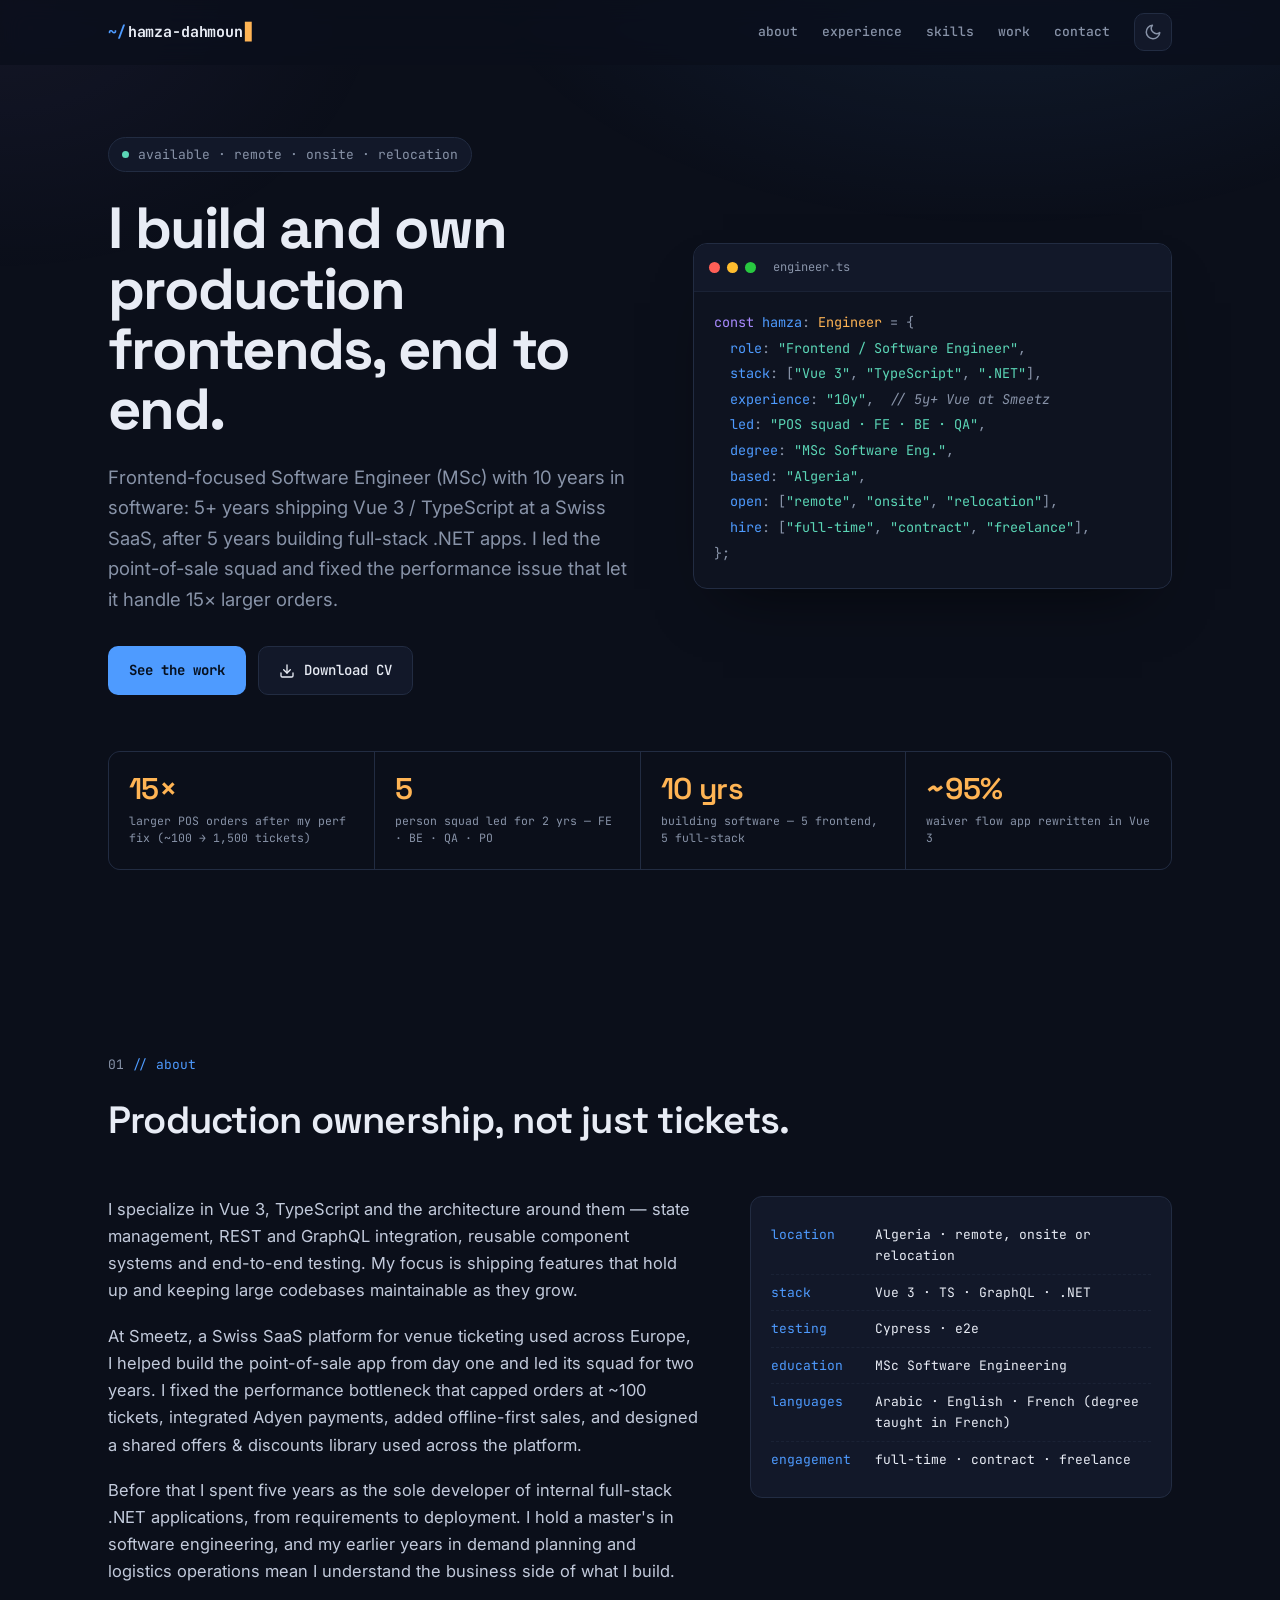
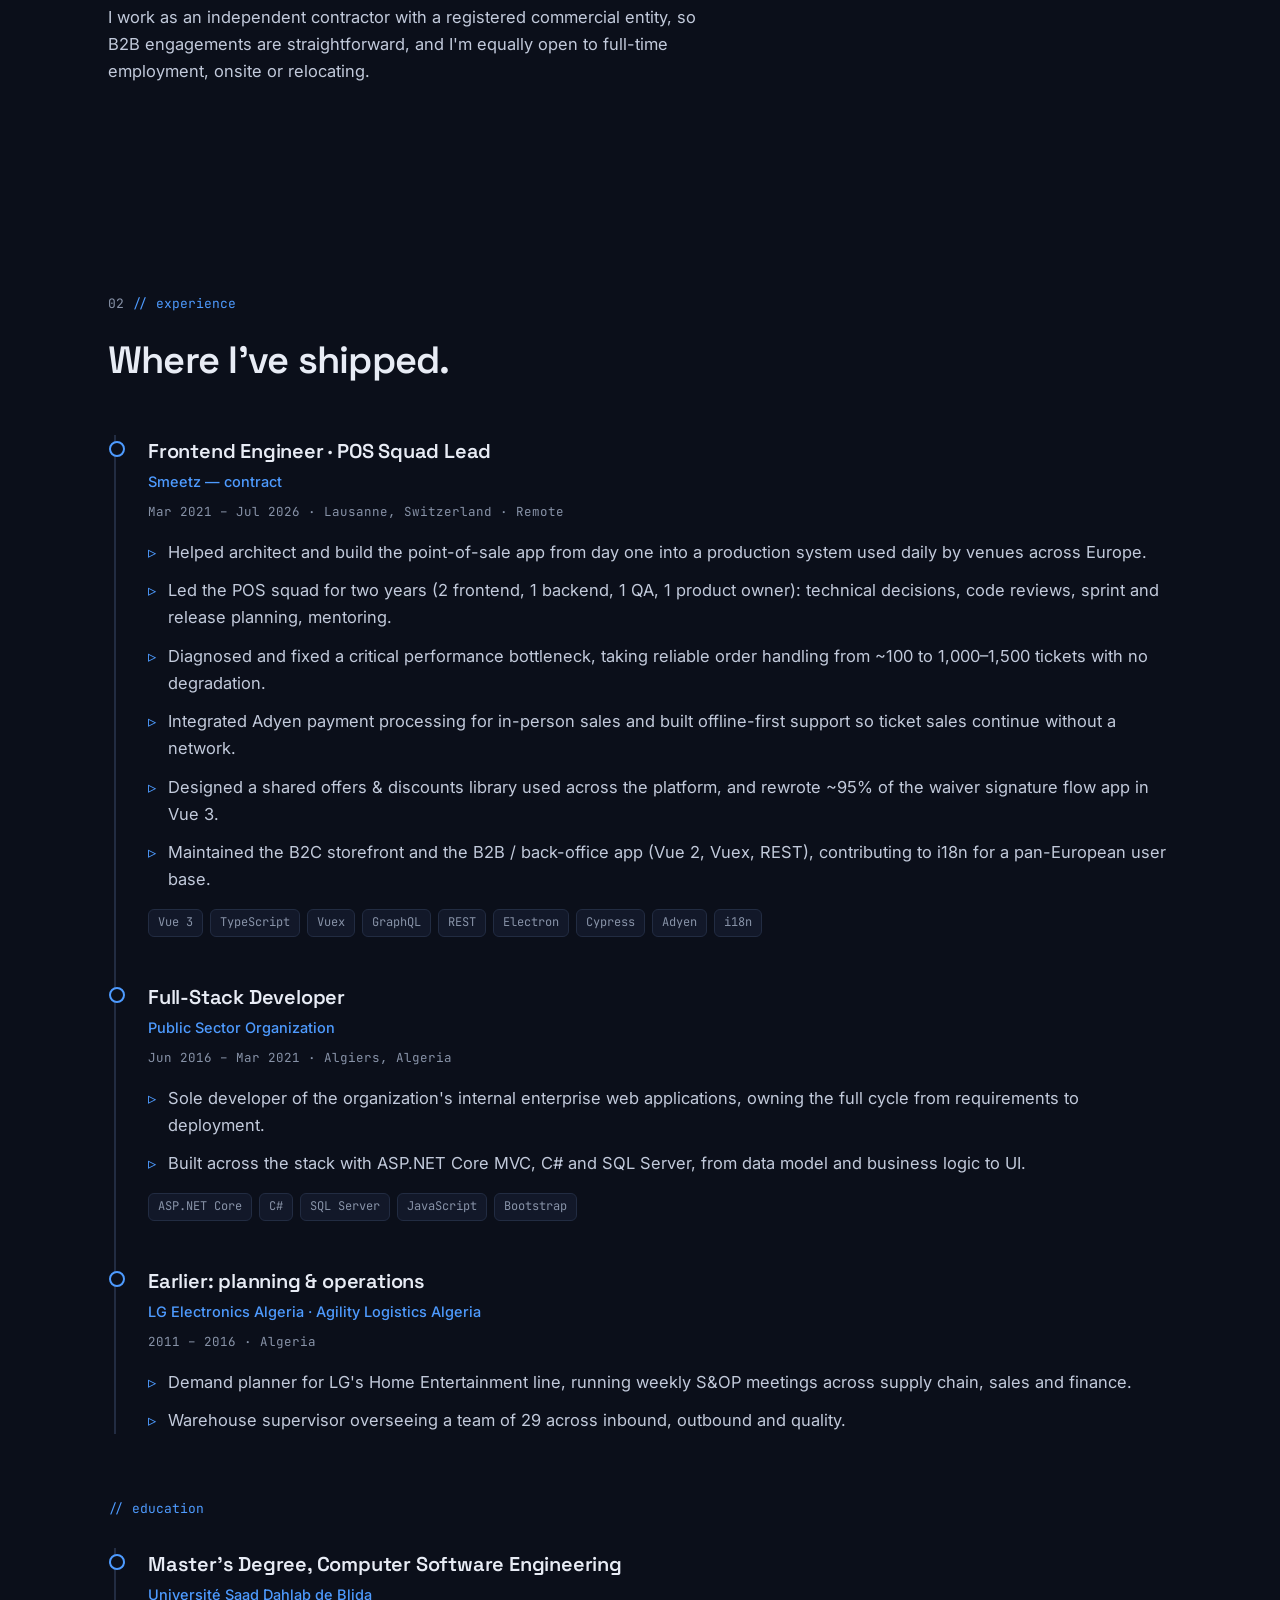
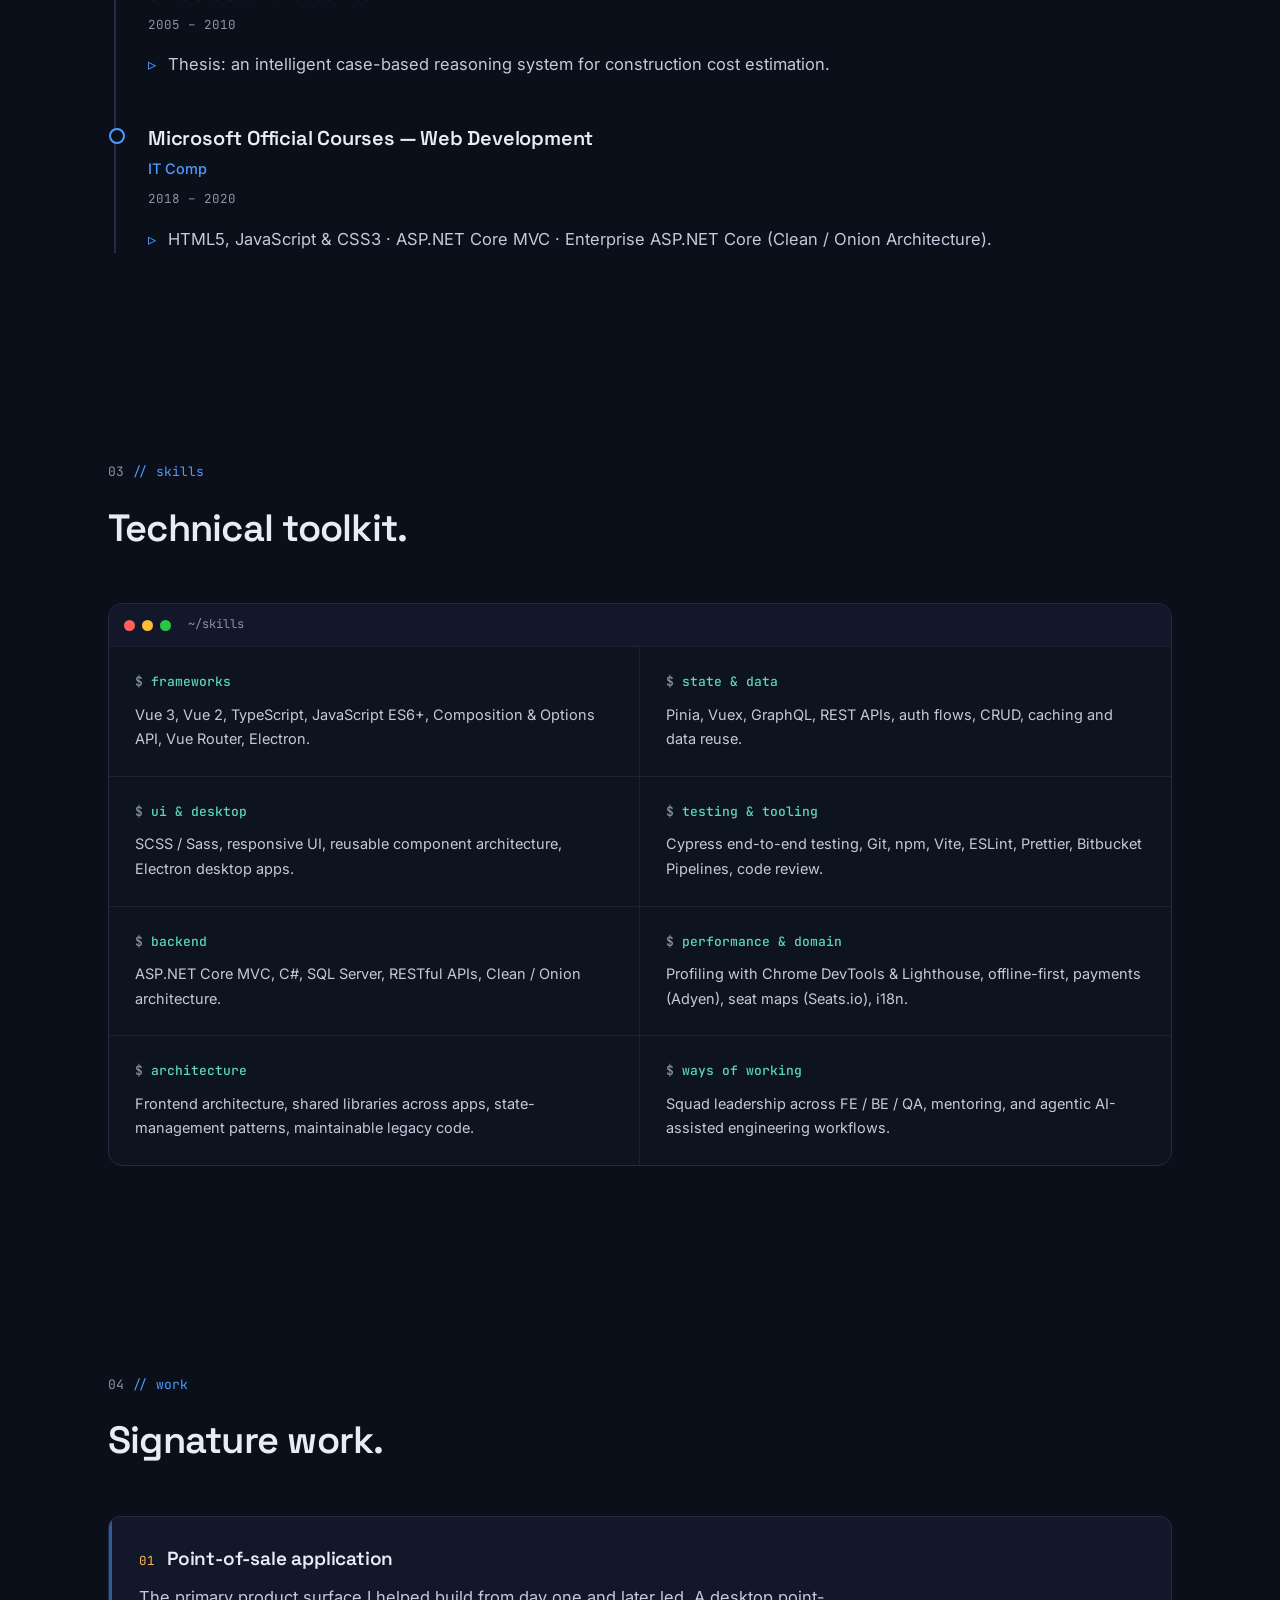
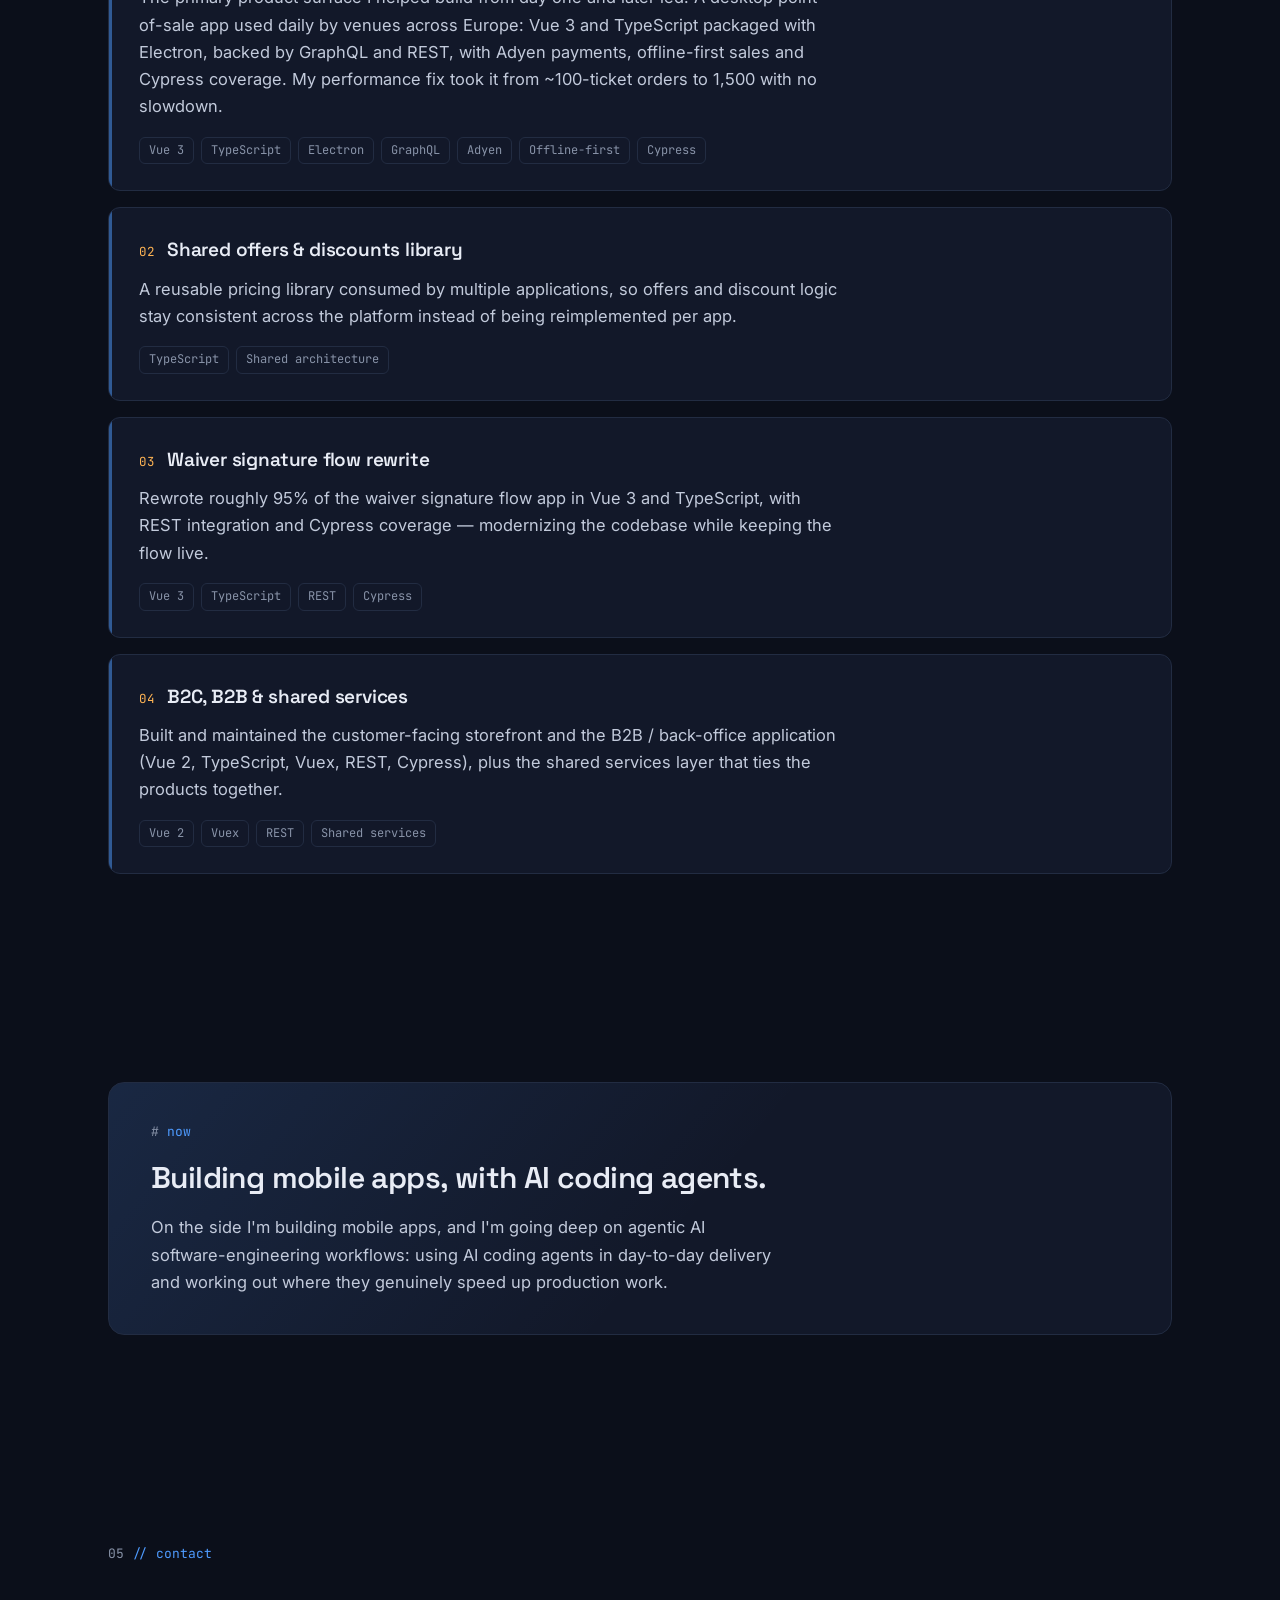
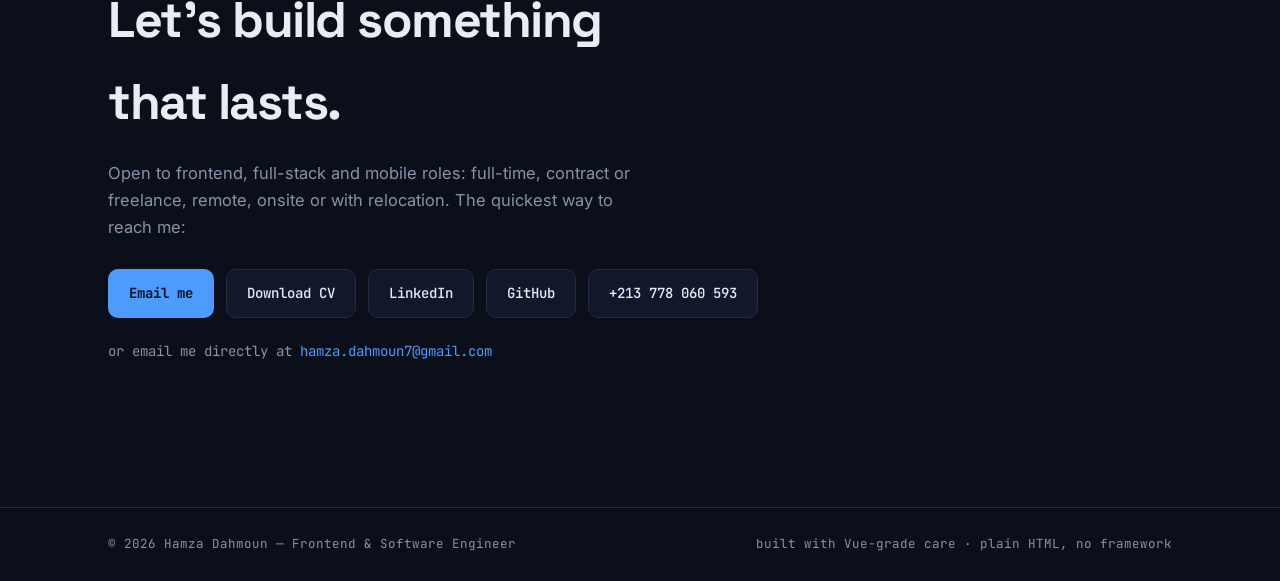
==== commit 75e53a02: "Broaden positioning: education, full timeline, impact stats, open to all roles Add education section" ====
--- a/index.html
+++ b/index.html
@@ -3,11 +3,12 @@
 <head>
 <meta charset="UTF-8" />
 <meta name="viewport" content="width=device-width, initial-scale=1.0" />
-<title>Hamza Dahmoun — Frontend Engineer</title>
-<meta name="description" content="Hamza Dahmoun — Frontend Engineer specializing in Vue 3, TypeScript and production-owned web applications." />
+<title>Hamza Dahmoun — Frontend &amp; Software Engineer</title>
+<meta name="description" content="Hamza Dahmoun — Frontend-focused Software Engineer (MSc) with 10 years in software: Vue 3, TypeScript, full-stack .NET. Open to remote, onsite and relocation." />
 <meta name="theme-color" content="#0B0F1A" />
-<meta property="og:title" content="Hamza Dahmoun — Frontend Engineer" />
-<meta property="og:description" content="Frontend Engineer · Vue 3 · TypeScript · 10 years in software, 5+ shipping production Vue at Smeetz." />
+<link rel="icon" href="data:image/svg+xml,%3Csvg xmlns='http://www.w3.org/2000/svg' viewBox='0 0 64 64'%3E%3Crect width='64' height='64' rx='14' fill='%230B0F1A'/%3E%3Ctext x='50%25' y='54%25' dominant-baseline='middle' text-anchor='middle' font-family='monospace' font-weight='700' font-size='30' fill='%234E9BFF'%3EHD%3C/text%3E%3C/svg%3E" />
+<meta property="og:title" content="Hamza Dahmoun — Frontend &amp; Software Engineer" />
+<meta property="og:description" content="Vue 3 · TypeScript · full-stack .NET · 10 years in software, 5+ shipping production Vue at Smeetz. Open to remote, onsite and relocation." />
 <meta property="og:type" content="website" />
 <meta property="og:url" content="https://hamza-dahmoun.github.io" />
 <!-- JS gate: reveal/animation styles only apply when JS runs, so the page never loads blank. -->
@@ -263,6 +264,7 @@
   .tl li { position: relative; padding-left: 20px; margin-bottom: 11px; color: #c2cadb; }
   :root[data-theme="light"] .tl li { color: #333c4c; }
   .tl li:last-child { margin-bottom: 0; }
+  .edu-head { margin: 64px 0 28px; }
   .tl li::before { content: "▹"; position: absolute; left: 0; color: var(--accent); }
   .chips { display: flex; flex-wrap: wrap; gap: 7px; margin-top: 16px; }
   .chip {
@@ -395,9 +397,9 @@
     <div class="wrap">
       <div class="hero-grid">
         <div>
-          <span class="status"><span class="dot"></span> available · remote &amp; relocation</span>
+          <span class="status"><span class="dot"></span> available · remote · onsite · relocation</span>
           <h1>I build and own production frontends, end to end.</h1>
-          <p class="lede">Frontend Engineer with 10 years in software and 5+ years shipping Vue 3 / TypeScript at scale. I led a point-of-sale squad across frontend, backend and QA, and designed shared libraries reused across products.</p>
+          <p class="lede">Frontend-focused Software Engineer (MSc) with 10 years in software: 5+ years shipping Vue 3 / TypeScript at a Swiss SaaS, after 5 years building full-stack .NET apps. I led the point-of-sale squad and fixed the performance issue that let it handle 15× larger orders.</p>
           <div class="cta-row">
             <a class="btn primary" href="#work">See the work</a>
             <a class="btn ghost" href="assets/resume.pdf" download="Hamza-Dahmoun-CV.pdf">
@@ -412,14 +414,14 @@
             <span class="dotd r"></span><span class="dotd y"></span><span class="dotd g"></span>
             <span class="file">engineer.ts</span>
           </div>
-          <div class="body" id="codeBody"><span class="ln"><span class="tok-key">const</span> <span class="tok-prop">hamza</span><span class="tok-pun">:</span> <span class="tok-type">Engineer</span> <span class="tok-pun">= {</span></span><span class="ln">  <span class="tok-prop">role</span><span class="tok-pun">:</span> <span class="tok-str">"Frontend Engineer"</span><span class="tok-pun">,</span></span><span class="ln">  <span class="tok-prop">stack</span><span class="tok-pun">:</span> <span class="tok-pun">[</span><span class="tok-str">"Vue 3"</span><span class="tok-pun">,</span> <span class="tok-str">"TypeScript"</span><span class="tok-pun">,</span> <span class="tok-str">"GraphQL"</span><span class="tok-pun">],</span></span><span class="ln">  <span class="tok-prop">experience</span><span class="tok-pun">:</span> <span class="tok-str">"10y"</span><span class="tok-pun">,</span>  <span class="tok-com">// 5y+ at Smeetz</span></span><span class="ln">  <span class="tok-prop">led</span><span class="tok-pun">:</span> <span class="tok-str">"POS squad · FE · BE · QA"</span><span class="tok-pun">,</span></span><span class="ln">  <span class="tok-prop">based</span><span class="tok-pun">:</span> <span class="tok-str">"Algeria"</span><span class="tok-pun">,</span></span><span class="ln">  <span class="tok-prop">open</span><span class="tok-pun">:</span> <span class="tok-pun">[</span><span class="tok-str">"remote"</span><span class="tok-pun">,</span> <span class="tok-str">"relocation"</span><span class="tok-pun">],</span></span><span class="ln">  <span class="tok-prop">focus</span><span class="tok-pun">:</span> <span class="tok-str">"agentic AI engineering"</span><span class="tok-pun">,</span></span><span class="ln"><span class="tok-pun">};</span></span></div>
+          <div class="body" id="codeBody"><span class="ln"><span class="tok-key">const</span> <span class="tok-prop">hamza</span><span class="tok-pun">:</span> <span class="tok-type">Engineer</span> <span class="tok-pun">= {</span></span><span class="ln">  <span class="tok-prop">role</span><span class="tok-pun">:</span> <span class="tok-str">"Frontend / Software Engineer"</span><span class="tok-pun">,</span></span><span class="ln">  <span class="tok-prop">stack</span><span class="tok-pun">:</span> <span class="tok-pun">[</span><span class="tok-str">"Vue 3"</span><span class="tok-pun">,</span> <span class="tok-str">"TypeScript"</span><span class="tok-pun">,</span> <span class="tok-str">".NET"</span><span class="tok-pun">],</span></span><span class="ln">  <span class="tok-prop">experience</span><span class="tok-pun">:</span> <span class="tok-str">"10y"</span><span class="tok-pun">,</span>  <span class="tok-com">// 5y+ Vue at Smeetz</span></span><span class="ln">  <span class="tok-prop">led</span><span class="tok-pun">:</span> <span class="tok-str">"POS squad · FE · BE · QA"</span><span class="tok-pun">,</span></span><span class="ln">  <span class="tok-prop">degree</span><span class="tok-pun">:</span> <span class="tok-str">"MSc Software Eng."</span><span class="tok-pun">,</span></span><span class="ln">  <span class="tok-prop">based</span><span class="tok-pun">:</span> <span class="tok-str">"Algeria"</span><span class="tok-pun">,</span></span><span class="ln">  <span class="tok-prop">open</span><span class="tok-pun">:</span> <span class="tok-pun">[</span><span class="tok-str">"remote"</span><span class="tok-pun">,</span> <span class="tok-str">"onsite"</span><span class="tok-pun">,</span> <span class="tok-str">"relocation"</span><span class="tok-pun">],</span></span><span class="ln">  <span class="tok-prop">hire</span><span class="tok-pun">:</span> <span class="tok-pun">[</span><span class="tok-str">"full-time"</span><span class="tok-pun">,</span> <span class="tok-str">"contract"</span><span class="tok-pun">,</span> <span class="tok-str">"freelance"</span><span class="tok-pun">],</span></span><span class="ln"><span class="tok-pun">};</span></span></div>
         </div>
       </div>
 
       <div class="stats reveal">
-        <div class="s"><div class="num" data-count="5" data-suffix="+ yrs">5+ yrs</div><div class="cap">production Vue at Smeetz</div></div>
-        <div class="s"><div class="num" data-count="4" data-suffix="">4</div><div class="cap">product surfaces shipped &amp; maintained</div></div>
-        <div class="s"><div class="num" data-count="2" data-suffix=" yrs">2 yrs</div><div class="cap">leading the POS squad — FE/BE/QA</div></div>
+        <div class="s"><div class="num" data-count="15" data-suffix="×">15×</div><div class="cap">larger POS orders after my perf fix (~100 → 1,500 tickets)</div></div>
+        <div class="s"><div class="num" data-count="5" data-suffix="">5</div><div class="cap">person squad led for 2 yrs — FE · BE · QA · PO</div></div>
+        <div class="s"><div class="num" data-count="10" data-suffix=" yrs">10 yrs</div><div class="cap">building software — 5 frontend, 5 full-stack</div></div>
         <div class="s"><div class="num" data-count="95" data-prefix="~" data-suffix="%">~95%</div><div class="cap">waiver flow app rewritten in Vue 3</div></div>
       </div>
     </div>
@@ -433,15 +435,17 @@
       <div class="about-grid">
         <div>
           <p>I specialize in Vue 3, TypeScript and the architecture around them — state management, REST and GraphQL integration, reusable component systems and end-to-end testing. My focus is shipping features that hold up and keeping large codebases maintainable as they grow.</p>
-          <p>At Smeetz, a Swiss SaaS platform, I worked across four product surfaces and led the point-of-sale squad for two years — frontend, backend and QA delivery. I designed a shared offers &amp; discounts library used across several applications and rewrote most of the waiver signature flow app in Vue 3.</p>
-          <p>I work as an independent contractor with a registered commercial entity, which makes B2B engagements straightforward. Right now I'm going deep on agentic AI software-engineering workflows.</p>
+          <p>At Smeetz, a Swiss SaaS platform for venue ticketing used across Europe, I helped build the point-of-sale app from day one and led its squad for two years. I fixed the performance bottleneck that capped orders at ~100 tickets, integrated Adyen payments, added offline-first sales, and designed a shared offers &amp; discounts library used across the platform.</p>
+          <p>Before that I spent five years as the sole developer of internal full-stack .NET applications, from requirements to deployment. I hold a master's in software engineering, and my earlier years in demand planning and logistics operations mean I understand the business side of what I build.</p>
+          <p>I work as an independent contractor with a registered commercial entity, so B2B engagements are straightforward, and I'm equally open to full-time employment, onsite or relocating.</p>
         </div>
         <div class="whoami">
-          <div class="row"><span class="k">location</span><span class="v">Algeria · remote-first</span></div>
-          <div class="row"><span class="k">stack</span><span class="v">Vue 3 · TS · GraphQL</span></div>
+          <div class="row"><span class="k">location</span><span class="v">Algeria · remote, onsite or relocation</span></div>
+          <div class="row"><span class="k">stack</span><span class="v">Vue 3 · TS · GraphQL · .NET</span></div>
           <div class="row"><span class="k">testing</span><span class="v">Cypress · e2e</span></div>
-          <div class="row"><span class="k">languages</span><span class="v">Arabic · English</span></div>
-          <div class="row"><span class="k">engagement</span><span class="v">employee · contract · freelance</span></div>
+          <div class="row"><span class="k">education</span><span class="v">MSc Software Engineering</span></div>
+          <div class="row"><span class="k">languages</span><span class="v">Arabic · English · French (degree taught in French)</span></div>
+          <div class="row"><span class="k">engagement</span><span class="v">full-time · contract · freelance</span></div>
         </div>
       </div>
     </div>
@@ -454,31 +458,61 @@
       <h2 class="sec">Where I've shipped.</h2>
       <div class="tl">
         <div class="item">
-          <div class="role">Frontend Engineer</div>
-          <div class="org">Smeetz — Freelance</div>
-          <div class="when">Mar 2021 – Aug 2026 · Remote (Switzerland)</div>
+          <div class="role">Frontend Engineer · POS Squad Lead</div>
+          <div class="org">Smeetz — contract</div>
+          <div class="when">Mar 2021 – Jul 2026 · Lausanne, Switzerland · Remote</div>
           <ul>
-            <li>Led the point-of-sale squad — frontend, backend and QA — for two years, owning delivery across the whole surface.</li>
-            <li>Primary engineer on the POS application: Vue 3, TypeScript, Vuex, GraphQL and REST, packaged as a desktop app with Electron and covered by Cypress.</li>
-            <li>Built and maintained the B2C storefront and the B2B / back-office app (Vue 2, TypeScript, Vuex, REST, Cypress), plus a shared services layer.</li>
-            <li>Designed a shared offers &amp; discounts library reused across multiple applications, keeping pricing logic consistent.</li>
-            <li>Rewrote roughly 95% of the waiver signature flow app in Vue 3 and TypeScript, with REST integration and Cypress coverage.</li>
+            <li>Helped architect and build the point-of-sale app from day one into a production system used daily by venues across Europe.</li>
+            <li>Led the POS squad for two years (2 frontend, 1 backend, 1 QA, 1 product owner): technical decisions, code reviews, sprint and release planning, mentoring.</li>
+            <li>Diagnosed and fixed a critical performance bottleneck, taking reliable order handling from ~100 to 1,000–1,500 tickets with no degradation.</li>
+            <li>Integrated Adyen payment processing for in-person sales and built offline-first support so ticket sales continue without a network.</li>
+            <li>Designed a shared offers &amp; discounts library used across the platform, and rewrote ~95% of the waiver signature flow app in Vue 3.</li>
+            <li>Maintained the B2C storefront and the B2B / back-office app (Vue 2, Vuex, REST), contributing to i18n for a pan-European user base.</li>
           </ul>
           <div class="chips">
-            <span class="chip">Vue 3</span><span class="chip">TypeScript</span><span class="chip">Vuex</span><span class="chip">GraphQL</span><span class="chip">REST</span><span class="chip">Electron</span><span class="chip">Cypress</span><span class="chip">SCSS</span>
+            <span class="chip">Vue 3</span><span class="chip">TypeScript</span><span class="chip">Vuex</span><span class="chip">GraphQL</span><span class="chip">REST</span><span class="chip">Electron</span><span class="chip">Cypress</span><span class="chip">Adyen</span><span class="chip">i18n</span>
           </div>
         </div>
         <div class="item">
-          <div class="role">Software Engineer</div>
-          <div class="org">Ingénieur en informatique</div>
-          <div class="when">Jun 2016 – Mar 2021</div>
+          <div class="role">Full-Stack Developer</div>
+          <div class="org">Public Sector Organization</div>
+          <div class="when">Jun 2016 – Mar 2021 · Algiers, Algeria</div>
           <ul>
-            <li>Built internal full-stack applications for the company with .NET Core, C# and SQL Server — from data model to UI.</li>
-            <li>Owned features end to end, strengthening the architecture and delivery foundations my frontend work is built on.</li>
+            <li>Sole developer of the organization's internal enterprise web applications, owning the full cycle from requirements to deployment.</li>
+            <li>Built across the stack with ASP.NET Core MVC, C# and SQL Server, from data model and business logic to UI.</li>
           </ul>
           <div class="chips">
-            <span class="chip">.NET Core</span><span class="chip">C#</span><span class="chip">SQL Server</span><span class="chip">Full-stack</span><span class="chip">JavaScript</span>
+            <span class="chip">ASP.NET Core</span><span class="chip">C#</span><span class="chip">SQL Server</span><span class="chip">JavaScript</span><span class="chip">Bootstrap</span>
           </div>
+        </div>
+        <div class="item">
+          <div class="role">Earlier: planning &amp; operations</div>
+          <div class="org">LG Electronics Algeria · Agility Logistics Algeria</div>
+          <div class="when">2011 – 2016 · Algeria</div>
+          <ul>
+            <li>Demand planner for LG's Home Entertainment line, running weekly S&amp;OP meetings across supply chain, sales and finance.</li>
+            <li>Warehouse supervisor overseeing a team of 29 across inbound, outbound and quality.</li>
+          </ul>
+        </div>
+      </div>
+
+      <div class="eyebrow edu-head">// education</div>
+      <div class="tl">
+        <div class="item">
+          <div class="role">Master's Degree, Computer Software Engineering</div>
+          <div class="org">Université Saad Dahlab de Blida</div>
+          <div class="when">2005 – 2010</div>
+          <ul>
+            <li>Thesis: an intelligent case-based reasoning system for construction cost estimation.</li>
+          </ul>
+        </div>
+        <div class="item">
+          <div class="role">Microsoft Official Courses — Web Development</div>
+          <div class="org">IT Comp</div>
+          <div class="when">2018 – 2020</div>
+          <ul>
+            <li>HTML5, JavaScript &amp; CSS3 · ASP.NET Core MVC · Enterprise ASP.NET Core (Clean / Onion Architecture).</li>
+          </ul>
         </div>
       </div>
     </div>
@@ -498,7 +532,9 @@
           <div class="skill"><h3>frameworks</h3><p>Vue 3, Vue 2, TypeScript, JavaScript ES6+, Composition &amp; Options API, Vue Router, Electron.</p></div>
           <div class="skill"><h3>state &amp; data</h3><p>Pinia, Vuex, GraphQL, REST APIs, auth flows, CRUD, caching and data reuse.</p></div>
           <div class="skill"><h3>ui &amp; desktop</h3><p>SCSS / Sass, responsive UI, reusable component architecture, Electron desktop apps.</p></div>
-          <div class="skill"><h3>testing &amp; tooling</h3><p>Cypress end-to-end testing, Git, npm, Vite, code review and technical documentation.</p></div>
+          <div class="skill"><h3>testing &amp; tooling</h3><p>Cypress end-to-end testing, Git, npm, Vite, ESLint, Prettier, Bitbucket Pipelines, code review.</p></div>
+          <div class="skill"><h3>backend</h3><p>ASP.NET Core MVC, C#, SQL Server, RESTful APIs, Clean / Onion architecture.</p></div>
+          <div class="skill"><h3>performance &amp; domain</h3><p>Profiling with Chrome DevTools &amp; Lighthouse, offline-first, payments (Adyen), seat maps (Seats.io), i18n.</p></div>
           <div class="skill"><h3>architecture</h3><p>Frontend architecture, shared libraries across apps, state-management patterns, maintainable legacy code.</p></div>
           <div class="skill"><h3>ways of working</h3><p>Squad leadership across FE / BE / QA, mentoring, and agentic AI-assisted engineering workflows.</p></div>
         </div>
@@ -514,8 +550,8 @@
       <div class="work">
         <div class="work-item">
           <div class="wk-top"><span class="wk-no">01</span><h3>Point-of-sale application</h3></div>
-          <p>The primary product surface I owned and led. A desktop point-of-sale app built with Vue 3 and TypeScript, packaged with Electron, backed by GraphQL and REST, and covered end-to-end with Cypress.</p>
-          <div class="chips"><span class="chip">Vue 3</span><span class="chip">TypeScript</span><span class="chip">Electron</span><span class="chip">GraphQL</span><span class="chip">Cypress</span></div>
+          <p>The primary product surface I helped build from day one and later led. A desktop point-of-sale app used daily by venues across Europe: Vue 3 and TypeScript packaged with Electron, backed by GraphQL and REST, with Adyen payments, offline-first sales and Cypress coverage. My performance fix took it from ~100-ticket orders to 1,500 with no slowdown.</p>
+          <div class="chips"><span class="chip">Vue 3</span><span class="chip">TypeScript</span><span class="chip">Electron</span><span class="chip">GraphQL</span><span class="chip">Adyen</span><span class="chip">Offline-first</span><span class="chip">Cypress</span></div>
         </div>
         <div class="work-item">
           <div class="wk-top"><span class="wk-no">02</span><h3>Shared offers &amp; discounts library</h3></div>
@@ -541,8 +577,8 @@
     <div class="wrap">
       <div class="now">
         <div class="eyebrow"><span class="n">#</span> now</div>
-        <h2>Building with AI coding agents.</h2>
-        <p>I'm currently going deep on agentic AI software-engineering workflows — using AI coding agents as part of day-to-day delivery, and figuring out where they genuinely speed up production frontend work.</p>
+        <h2>Building mobile apps, with AI coding agents.</h2>
+        <p>On the side I'm building mobile apps, and I'm going deep on agentic AI software-engineering workflows: using AI coding agents in day-to-day delivery and working out where they genuinely speed up production work.</p>
       </div>
     </div>
   </section>
@@ -552,9 +588,9 @@
     <div class="wrap">
       <div class="eyebrow"><span class="n">05</span> // contact</div>
       <h2 class="big">Let's build something that lasts.</h2>
-      <p class="sub">Open to remote frontend roles and relocation, with a focus on Vue 3, TypeScript and production web applications. The quickest way to reach me:</p>
+      <p class="sub">Open to frontend, full-stack and mobile roles: full-time, contract or freelance, remote, onsite or with relocation. The quickest way to reach me:</p>
       <div class="contact-links">
-        <a class="btn primary" href="mailto:hamza.dahmoun7@gmail.com?subject=Frontend%20role%20%E2%80%94%20let%27s%20talk">Email me</a>
+        <a class="btn primary" href="mailto:hamza.dahmoun7@gmail.com?subject=Opportunity%20%E2%80%94%20let%27s%20talk">Email me</a>
         <a class="btn ghost" href="assets/resume.pdf" download="Hamza-Dahmoun-CV.pdf">Download CV</a>
         <a class="btn ghost" href="https://www.linkedin.com/in/hamza-dahmoun-1906ab65/" target="_blank" rel="noopener">LinkedIn</a>
         <a class="btn ghost" href="https://github.com/Hamza-Dahmoun" target="_blank" rel="noopener">GitHub</a>
@@ -568,7 +604,7 @@
 
 <footer class="foot">
   <div class="wrap">
-    <span>© 2026 Hamza Dahmoun — Frontend Engineer</span>
+    <span>© 2026 Hamza Dahmoun — Frontend &amp; Software Engineer</span>
     <span>built with Vue-grade care · plain HTML, no framework</span>
   </div>
 </footer>
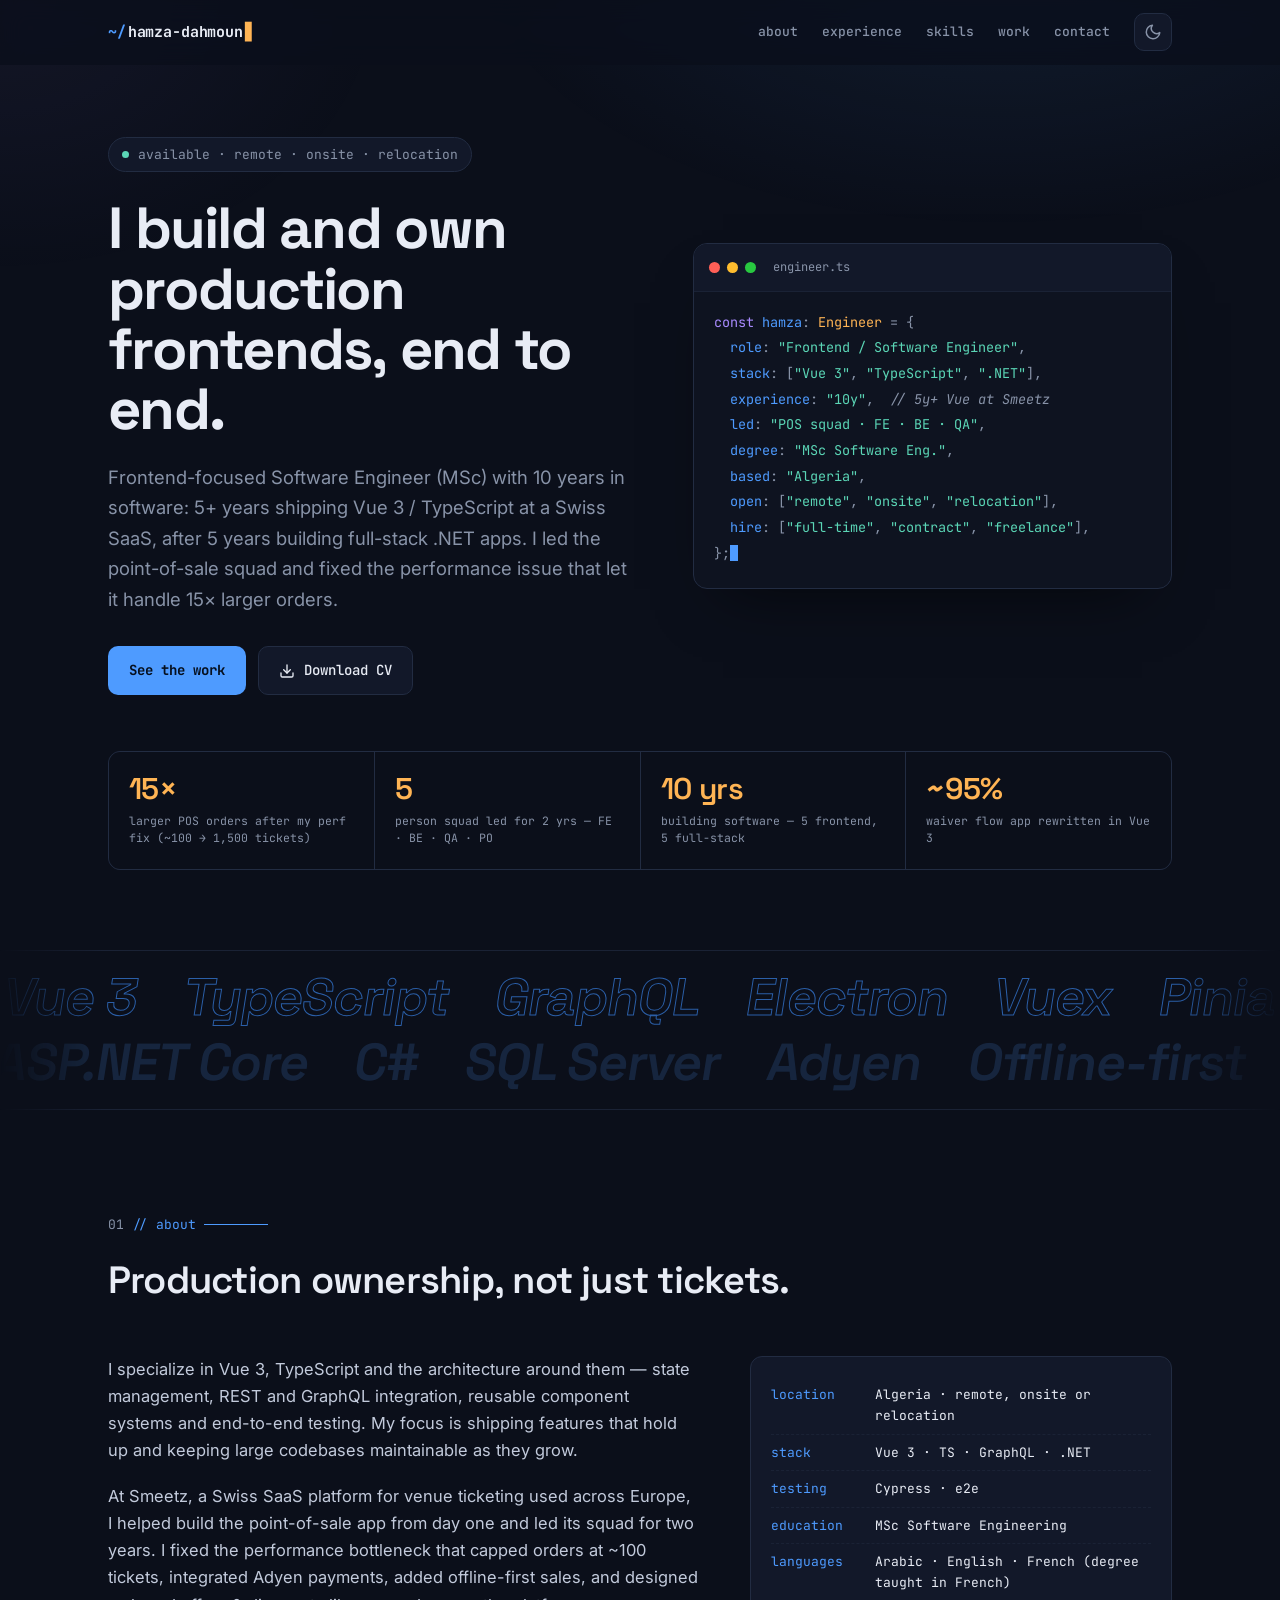
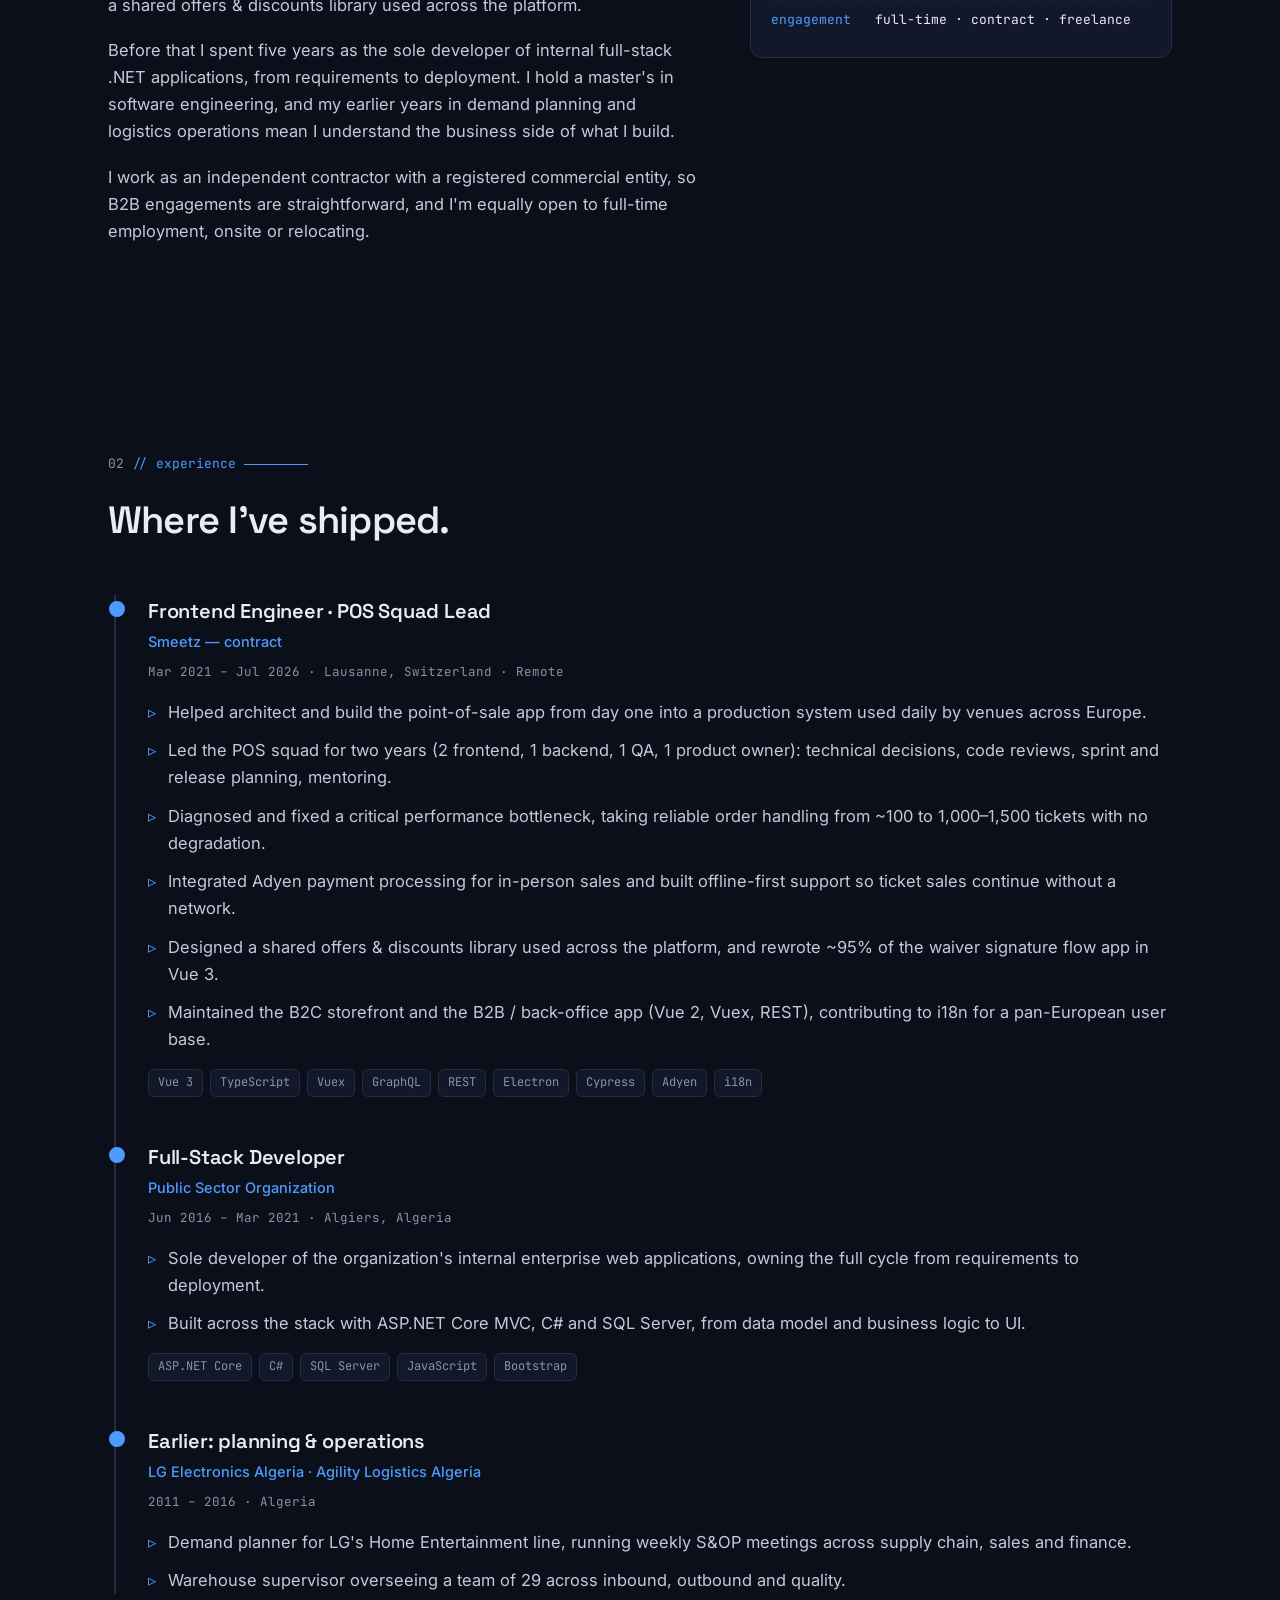
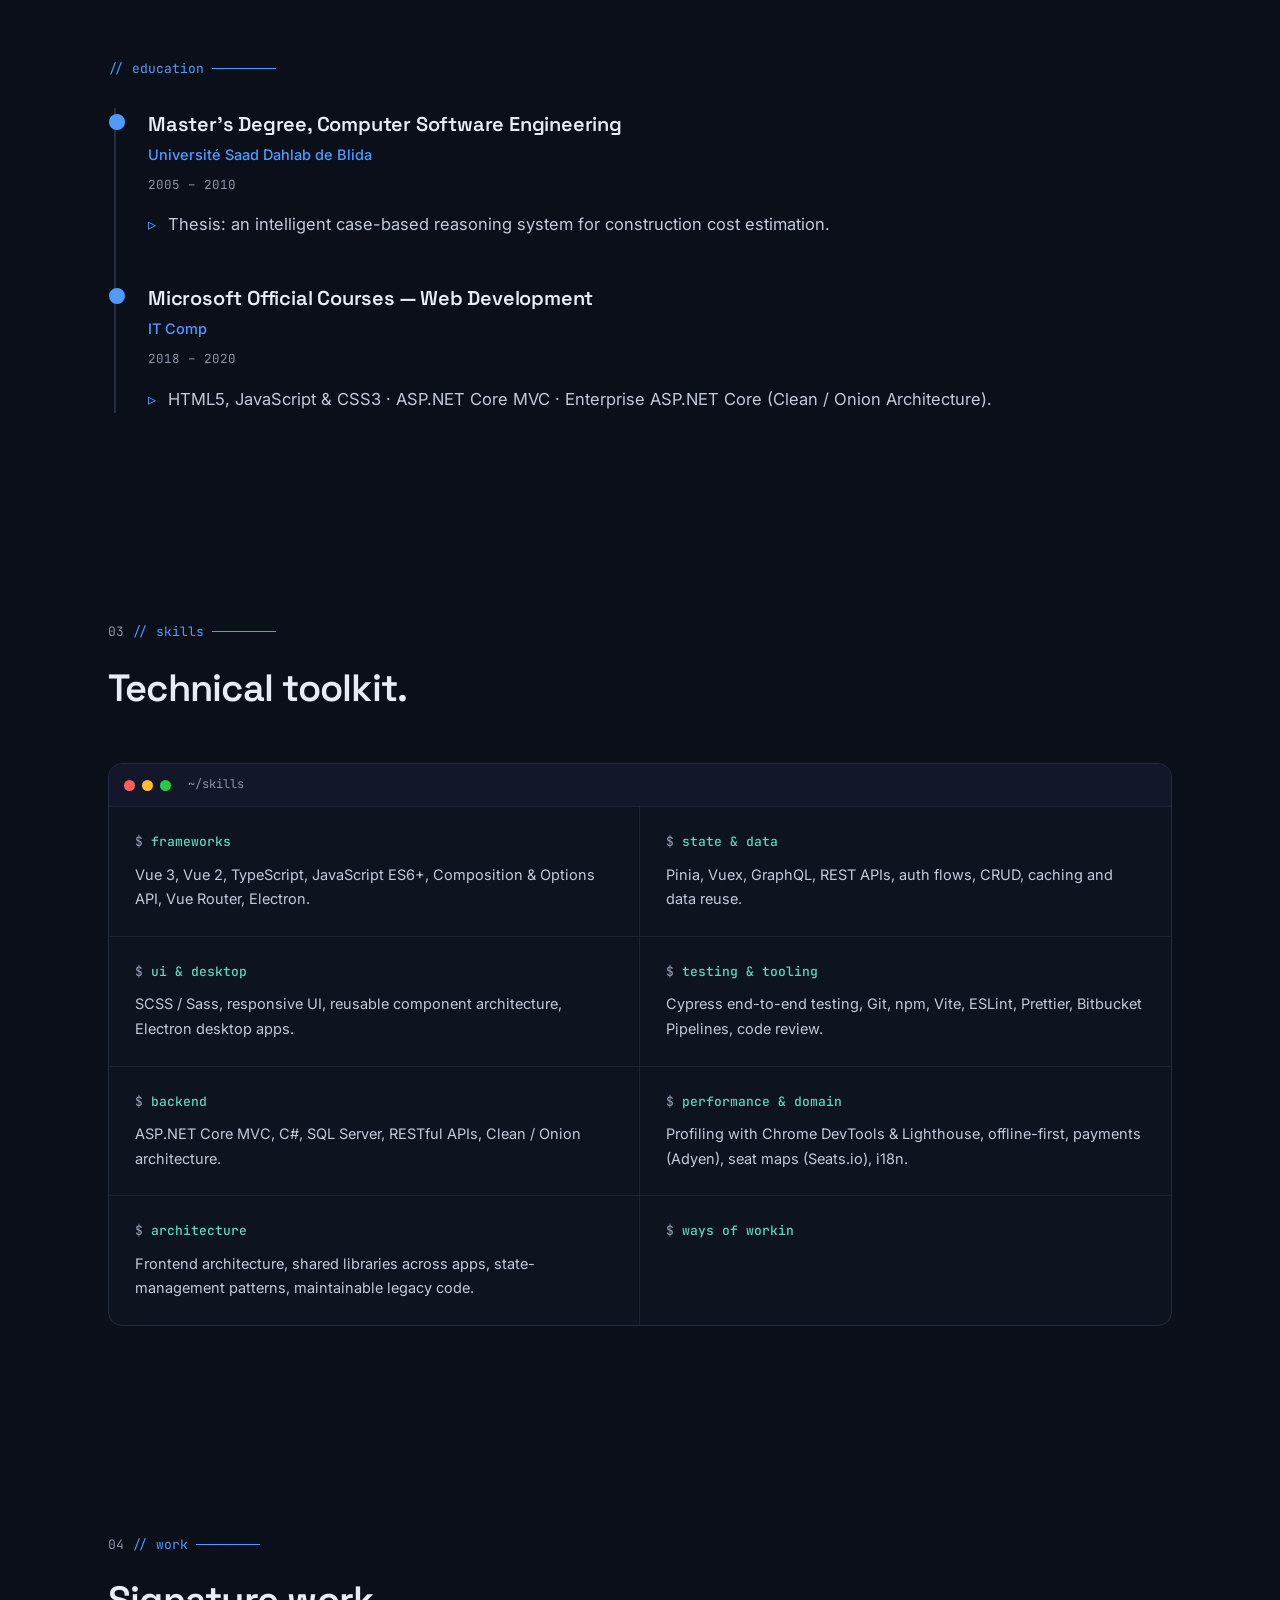
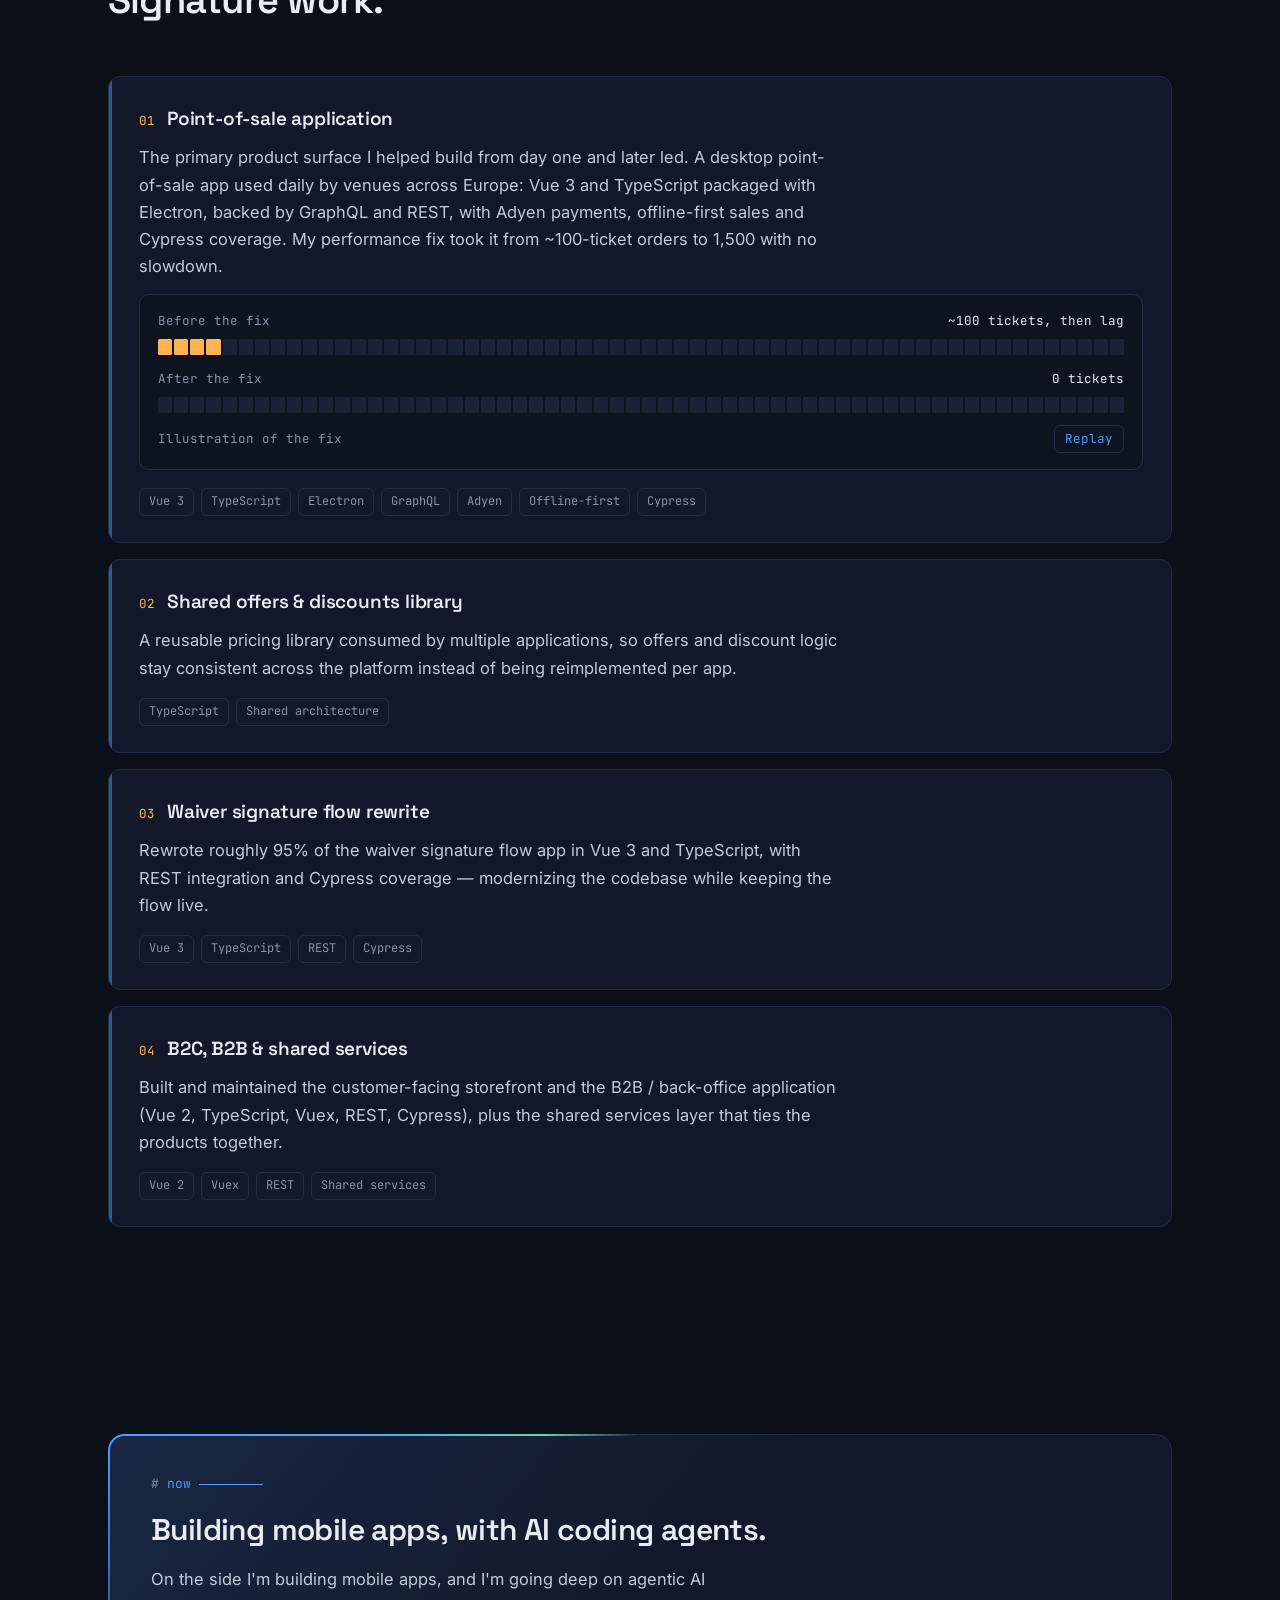
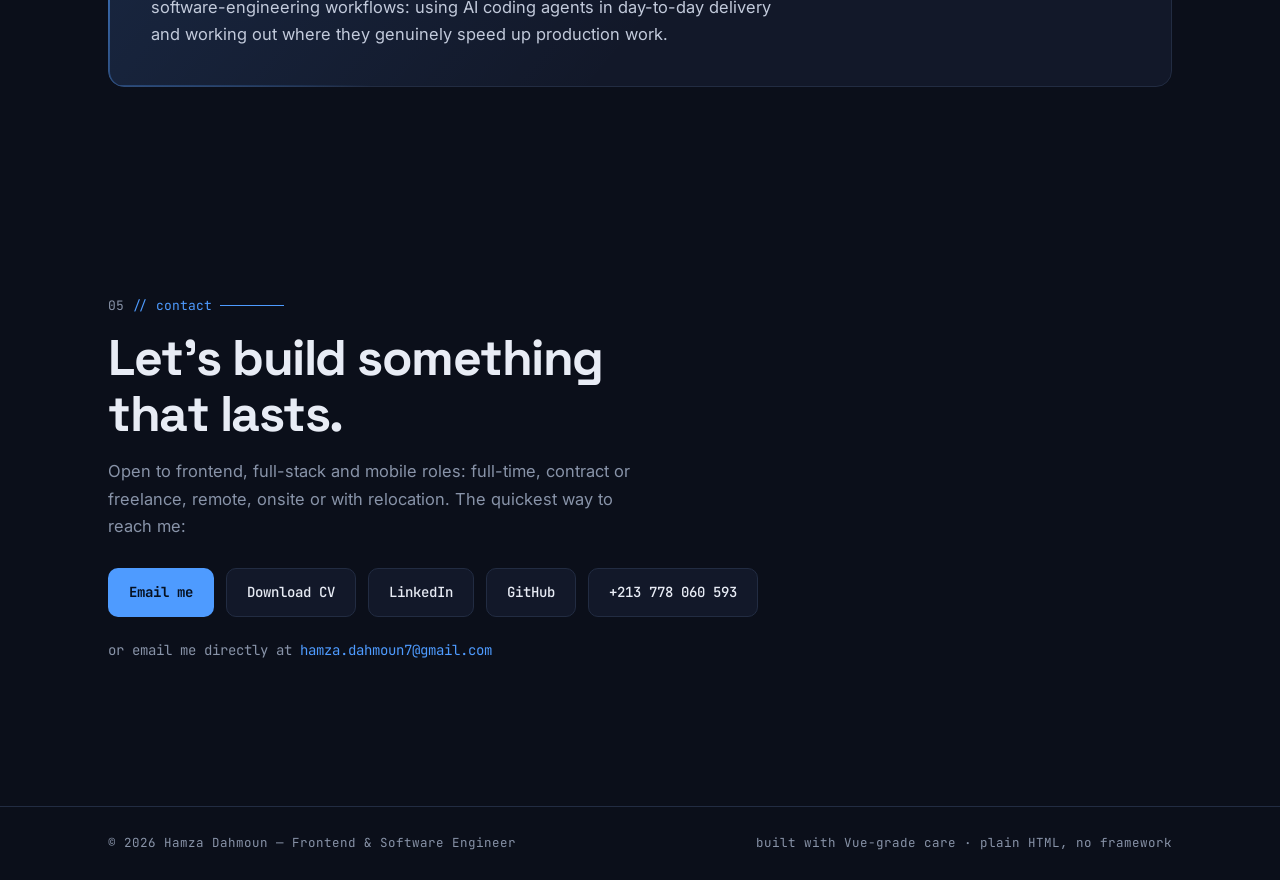
==== commit c60a18c7: "Add heavy animation layer: typed code card, POS stress demo, scroll motion Hero word reveal and dot " ====
--- a/index.html
+++ b/index.html
@@ -12,7 +12,7 @@
 <meta property="og:type" content="website" />
 <meta property="og:url" content="https://hamza-dahmoun.github.io" />
 <!-- JS gate: reveal/animation styles only apply when JS runs, so the page never loads blank. -->
-<script>document.documentElement.classList.add('js');try{var t=localStorage.getItem('theme');if(t)document.documentElement.setAttribute('data-theme',t);}catch(e){}</script>
+<script>document.documentElement.classList.add('js');setTimeout(function(){if(!window.__motion)document.documentElement.classList.remove('js');},4000);try{var t=localStorage.getItem('theme');if(t)document.documentElement.setAttribute('data-theme',t);}catch(e){}</script>
 <link rel="preconnect" href="https://fonts.googleapis.com" />
 <link rel="preconnect" href="https://fonts.gstatic.com" crossorigin />
 <link href="https://fonts.googleapis.com/css2?family=Space+Grotesk:wght@500;600;700&family=Inter:wght@400;500;600&family=JetBrains+Mono:wght@400;500;700&display=swap" rel="stylesheet" />
@@ -306,7 +306,7 @@
     content: ""; position: absolute; left: 0; top: 0; bottom: 0; width: 3px;
     background: var(--accent); opacity: .5; transition: opacity .18s ease;
   }
-  .work-item:hover { transform: translateY(-3px); border-color: var(--accent-dim); box-shadow: 0 18px 40px -26px var(--glow); }
+  .work-item:hover { border-color: var(--accent-dim); box-shadow: 0 18px 40px -26px var(--glow); }
   .work-item:hover::before { opacity: 1; }
   .work-item .wk-top { display: flex; align-items: baseline; gap: 12px; }
   .work-item .wk-no { font-family: var(--mono); font-size: 12.5px; color: var(--amber); }
@@ -348,24 +348,194 @@
   :focus-visible { outline: 2px solid var(--accent); outline-offset: 3px; border-radius: 4px; }
 
   /* ---------- motion (JS-gated so no-JS shows everything) ---------- */
-  .js .reveal { opacity: 0; transform: translateY(16px); transition: opacity .6s ease, transform .6s ease; }
-  .js .reveal.in { opacity: 1; transform: none; }
-  .js .hero .status, .js .hero h1, .js .hero .lede, .js .hero .cta-row {
-    opacity: 0; animation: rise .7s cubic-bezier(.22,1,.36,1) forwards;
-  }
+  .js .reveal { opacity: 0; translate: 0 28px; transition: opacity .8s ease, translate .9s cubic-bezier(.22,1,.36,1); }
+  .js .reveal.in { opacity: 1; translate: none; }
+
+  main { overflow-x: clip; }
+
+  /* hero load sequence */
+  .js header.nav { animation: drop .7s cubic-bezier(.22,1,.36,1) backwards; }
+  .js .hero .status, .js .hero .lede, .js .hero .cta-row { animation: rise .8s cubic-bezier(.22,1,.36,1) backwards; }
   .js .hero .status { animation-delay: .05s; }
-  .js .hero h1 { animation-delay: .15s; }
-  .js .hero .lede { animation-delay: .28s; }
-  .js .hero .cta-row { animation-delay: .4s; }
-  .js .codecard { opacity: 0; animation: rise .8s cubic-bezier(.22,1,.36,1) .3s forwards; }
-  @keyframes rise { from { opacity: 0; transform: translateY(18px); } to { opacity: 1; transform: none; } }
+  .js .hero .lede { animation-delay: .6s; }
+  .js .hero .cta-row { animation-delay: .72s; }
+  .js .codecard { animation: rise .9s cubic-bezier(.22,1,.36,1) .3s backwards; }
+  @keyframes rise { from { opacity: 0; translate: 0 22px; } }
+  @keyframes drop { from { translate: 0 -100%; } }
+
+  .js .hero h1:not(.split) { opacity: 0; }
+  h1 .w { display: inline-block; overflow: hidden; vertical-align: top; padding-bottom: .14em; margin-bottom: -.14em; }
+  h1 .wi { display: inline-block; animation: word-up .9s cubic-bezier(.22,1,.36,1) backwards; animation-delay: calc(.12s + var(--i) * .055s); }
+  @keyframes word-up { from { transform: translateY(110%) rotate(5deg); } }
+
+  /* dot field behind the hero, pointer glow behind the page */
+  .hero { position: relative; }
+  #field {
+    position: absolute; inset: 0; width: 100%; height: 100%; z-index: 0; pointer-events: none;
+    -webkit-mask-image: linear-gradient(#000 65%, transparent); mask-image: linear-gradient(#000 65%, transparent);
+  }
+  #glow {
+    position: fixed; left: 0; top: 0; width: 520px; height: 520px; margin: -260px 0 0 -260px; z-index: 0;
+    border-radius: 50%; pointer-events: none; opacity: 0; transition: opacity .4s ease;
+    background: radial-gradient(closest-side, var(--glow), transparent);
+  }
+  #glow.on { opacity: .45; }
+
+  /* scroll progress + active nav link */
+  #progress {
+    position: absolute; left: 0; right: 0; bottom: -1px; height: 2px; transform: scaleX(var(--p, 0)); transform-origin: left;
+    background: linear-gradient(90deg, var(--accent), var(--violet), var(--mint));
+  }
+  .nav-links a.active { color: var(--ink); }
+  .nav-links a.active::after { transform: scaleX(1); }
+
+  /* typed code card */
+  .ch { opacity: 0; }
+  .ch.on { opacity: 1; }
+
+  /* tilt + pointer spotlight */
+  .codecard { position: relative; transform: translateY(var(--py, 0px)) perspective(1000px) rotateX(var(--rx, 0deg)) rotateY(var(--ry, 0deg)); transition: transform .25s ease-out; }
+  .spot { position: relative; }
+  .spot::after {
+    content: ""; position: absolute; inset: 0; pointer-events: none; opacity: 0; transition: opacity .25s ease;
+    background: radial-gradient(320px circle at var(--mx, 50%) var(--my, 50%), color-mix(in srgb, var(--accent) 16%, transparent), transparent 70%);
+  }
+  .spot:hover::after { opacity: 1; }
+
+  /* buttons */
+  .btn { translate: var(--bx, 0px) var(--by, 0px); transition: transform .14s ease, translate .3s cubic-bezier(.22,1,.36,1), background .15s ease, border-color .15s ease, box-shadow .2s ease, color .15s ease; }
+  .btn.primary { position: relative; overflow: hidden; }
+  .btn.primary::after {
+    content: ""; position: absolute; top: 0; bottom: 0; left: -40%; width: 30%; pointer-events: none;
+    background: linear-gradient(90deg, transparent, rgba(255,255,255,.55), transparent); transform: skewX(-20deg);
+    animation: shine 5s ease-in-out 1.6s infinite;
+  }
+  @keyframes shine { 0% { left: -40%; } 22%, 100% { left: 120%; } }
+
+  /* stat number lands */
+  .num.done { animation: land .5s cubic-bezier(.34,1.56,.64,1); }
+  @keyframes land { 40% { scale: 1.14; } }
+
+  /* stack ticker */
+  .ticker {
+    position: relative; z-index: 1; overflow: hidden; padding: 14px 0; border-block: 1px solid var(--line-soft);
+    -webkit-mask-image: linear-gradient(90deg, transparent, #000 8%, #000 92%, transparent); mask-image: linear-gradient(90deg, transparent, #000 8%, #000 92%, transparent);
+  }
+  .ticker-skew { transform: skewX(var(--sk, 0deg)); }
+  .ticker-row {
+    display: flex; width: max-content; white-space: nowrap; line-height: 1.25;
+    font-family: var(--display); font-weight: 600; font-size: clamp(26px, 4.6vw, 52px); letter-spacing: -0.02em;
+    color: transparent; -webkit-text-stroke: 1px var(--accent-dim);
+  }
+  .ticker-row + .ticker-row { color: color-mix(in srgb, var(--accent) 16%, transparent); -webkit-text-stroke: 0; }
+  .ticker-set { display: flex; gap: .9em; padding-right: .9em; }
+  .ticker-row.loop { animation: tick 46s linear infinite; }
+  .ticker-row.loop.rev { animation-direction: reverse; }
+  @keyframes tick { to { transform: translateX(-50%); } }
+
+  /* headings resolve out of noise */
+  .scr { color: var(--accent); font-family: var(--mono); font-weight: 400; }
+  .eyebrow::after {
+    content: ""; height: 1px; width: 64px; background: var(--accent); transform: scaleX(0); transform-origin: left;
+    transition: transform .9s cubic-bezier(.22,1,.36,1) .25s;
+  }
+  .in .eyebrow::after { transform: scaleX(1); }
+
+  /* generic stagger: JS adds .stagger, so nothing hides unless the script ran */
+  .stagger > * { opacity: 0; translate: 0 16px; transition: opacity .6s ease var(--d, 0s), translate .7s cubic-bezier(.22,1,.36,1) var(--d, 0s); }
+  .stagger.on > * { opacity: 1; translate: none; }
+
+  /* chips pop in */
+  .chips.pop .chip { opacity: 0; scale: .7; transition: opacity .35s ease var(--d, 0s), scale .5s cubic-bezier(.34,1.56,.64,1) var(--d, 0s), color .15s ease, border-color .15s ease; }
+  .chips.pop.on .chip { opacity: 1; scale: 1; }
+
+  /* timeline draws itself with scroll */
+  .tl { position: relative; }
+  .tl::before {
+    content: ""; position: absolute; left: -2px; top: 0; bottom: 0; width: 2px; transform: scaleY(var(--p, 0)); transform-origin: top;
+    background: linear-gradient(var(--accent), var(--mint));
+  }
+  .tl .item::before { transition: background .3s ease; z-index: 1; }
+  .tl .item.lit::before { background: var(--accent); animation: dot-pop .7s ease-out; }
+  @keyframes dot-pop {
+    0% { box-shadow: 0 0 0 0 var(--glow); scale: .6; }
+    40% { scale: 1.35; }
+    100% { box-shadow: 0 0 0 16px transparent; scale: 1; }
+  }
+
+  /* skills terminal types its commands */
+  .skill p.wait { opacity: 0; translate: 0 8px; transition: opacity .5s ease, translate .5s ease; }
+  .skill p.wait.on { opacity: 1; translate: none; }
+
+  /* work cards slide in from alternating sides and tilt to the pointer */
+  .work-item {
+    transform: perspective(1100px) rotateX(var(--rx, 0deg)) rotateY(var(--ry, 0deg));
+    transition: transform .25s ease-out, border-color .18s ease, box-shadow .2s ease, opacity .8s ease, translate .9s cubic-bezier(.22,1,.36,1);
+  }
+  .work-item.from-l { opacity: 0; translate: -56px 0; }
+  .work-item.from-r { opacity: 0; translate: 56px 0; }
+  .work-item.on { opacity: 1; translate: none; }
+
+  /* POS stress test: the page's signature moment */
+  .stress { margin: 0 0 18px; padding: 16px 18px; border: 1px solid var(--line); border-radius: 10px; background: var(--bg-2); font-family: var(--mono); font-size: 12.5px; position: relative; z-index: 1; }
+  .lane + .lane { margin-top: 14px; }
+  .lane-top { display: flex; justify-content: space-between; gap: 12px; color: var(--muted); margin-bottom: 7px; }
+  .lane-val { color: var(--ink); text-align: right; }
+  @media (max-width: 560px) {
+    .lane-top { flex-direction: column; gap: 0; }
+    .lane-val { text-align: left; }
+  }
+  .cells { display: grid; grid-template-columns: repeat(60, 1fr); gap: 2px; }
+  .cell { height: 16px; border-radius: 1.5px; background: var(--line-soft); transition: background .12s ease, scale .2s ease; }
+  .lane.before .cell.on { background: var(--amber); }
+  .lane.after .cell.on { background: var(--mint); }
+  .lane.lag .cells { animation: jitter .22s steps(2) infinite; }
+  .lane.lag .cell.try { animation: flicker .5s steps(2) infinite; animation-delay: var(--d, 0s); }
+  .lane.settled .cells { animation: none; }
+  .lane.settled .cell.try { animation: none; }
+  .lane.done .cell.on { animation: wave .6s ease var(--d, 0s); }
+  @keyframes jitter { 50% { translate: 1px 0; } }
+  @keyframes flicker { 50% { background: var(--amber); opacity: .55; } }
+  @keyframes wave { 40% { scale: 1 1.5; } }
+  .stress-foot { display: flex; justify-content: space-between; align-items: center; gap: 12px; margin-top: 12px; color: var(--muted); }
+  .replay { font: inherit; color: var(--accent); background: none; border: 1px solid var(--line); border-radius: 6px; padding: 3px 10px; cursor: pointer; transition: border-color .15s ease; }
+  .replay:hover { border-color: var(--accent-dim); }
+
+  /* travelling border on the "now" panel */
+  @property --ang { syntax: "<angle>"; inherits: false; initial-value: 0deg; }
+  .now { position: relative; }
+  .now::before {
+    content: ""; position: absolute; inset: -1px; border-radius: inherit; padding: 1.5px; pointer-events: none;
+    background: conic-gradient(from var(--ang), transparent 0 68%, var(--accent), var(--mint), transparent);
+    -webkit-mask: linear-gradient(#000 0 0) content-box, linear-gradient(#000 0 0); -webkit-mask-composite: xor;
+    mask: linear-gradient(#000 0 0) content-box, linear-gradient(#000 0 0); mask-composite: exclude;
+    animation: orbit 6s linear infinite;
+  }
+  @keyframes orbit { to { --ang: 360deg; } }
+
+  /* contact headline: letters arrive, then react to the pointer */
+  .contact h2.big { line-height: 1.12; }
+  .big .wd { display: inline-block; }
+  .big .c { display: inline-block; opacity: 0; translate: 0 .7em; rotate: 8deg; transition: opacity .5s ease var(--d, 0s), translate .7s cubic-bezier(.22,1,.36,1) var(--d, 0s), rotate .7s cubic-bezier(.22,1,.36,1) var(--d, 0s), color .2s ease; }
+  .big.on .c { opacity: 1; translate: none; rotate: 0deg; }
+  .big.done .c { transition-delay: 0s; transition-duration: .25s; }
+  .big.done .c:hover { translate: 0 -.14em; color: var(--accent); }
+
+  /* circular theme wipe */
+  ::view-transition-old(root), ::view-transition-new(root) { animation: none; mix-blend-mode: normal; }
 
   @media (prefers-reduced-motion: reduce) {
-    .js .reveal, .js .hero .status, .js .hero h1, .js .hero .lede, .js .hero .cta-row, .js .codecard {
-      opacity: 1 !important; transform: none !important; animation: none !important;
-    }
-    .status .dot, .brand .caret, .cursor { animation: none !important; }
-    .btn:hover, .work-item:hover { transform: none; }
+    .js .reveal { opacity: 1 !important; translate: none !important; transition: none !important; }
+    .js header.nav, .js .hero .status, .js .hero .lede, .js .hero .cta-row, .js .codecard, .now::before, .btn.primary::after,
+    .status .dot, .brand .caret, .cursor, .tl .item.lit::before { animation: none !important; }
+    .js .hero h1:not(.split) { opacity: 1; }
+    .btn.primary::after { display: none; }
+    .btn:hover { transform: none; }
+    .tl::before, .eyebrow::after { transition: none; }
+  }
+  @media print {
+    .reveal, .ch, .stagger > *, .chip, .work-item, .big .c, .skill p { opacity: 1 !important; translate: none !important; }
+    #field, #glow, .ticker { display: none; }
   }
 </style>
 </head>
@@ -426,6 +596,14 @@
       </div>
     </div>
   </section>
+
+  <!-- STACK TICKER -->
+  <div class="ticker" aria-hidden="true">
+    <div class="ticker-skew">
+        <div class="ticker-row"><div class="ticker-set"><span>Vue 3</span><span>TypeScript</span><span>GraphQL</span><span>Electron</span><span>Vuex</span><span>Pinia</span><span>Cypress</span><span>Vite</span></div></div>
+        <div class="ticker-row rev"><div class="ticker-set"><span>ASP.NET Core</span><span>C#</span><span>SQL Server</span><span>Adyen</span><span>Offline-first</span><span>i18n</span><span>Seats.io</span><span>Lighthouse</span></div></div>
+    </div>
+  </div>
 
   <!-- ABOUT -->
   <section id="about" class="reveal">
@@ -612,61 +790,471 @@
 <script>
 (function () {
   var reduce = window.matchMedia("(prefers-reduced-motion: reduce)").matches;
-
-  // Theme toggle (persisted).
+  var fine = window.matchMedia("(hover: hover) and (pointer: fine)").matches;
   var root = document.documentElement;
+  var $ = function (s, c) { return (c || document).querySelector(s); };
+  var $$ = function (s, c) { return Array.prototype.slice.call((c || document).querySelectorAll(s)); };
+  var clamp = function (v, a, b) { return Math.min(b, Math.max(a, v)); };
+
+  // Run a callback once, when an element scrolls into view.
+  var once = function (el, cb, threshold) {
+    if (!("IntersectionObserver" in window)) { cb(el); return; }
+    var io = new IntersectionObserver(function (es) {
+      es.forEach(function (e) { if (e.isIntersecting) { io.disconnect(); cb(el); } });
+    }, { threshold: threshold || 0.05 });
+    io.observe(el);
+  };
+
+  // Theme toggle (persisted), with a circular wipe from the button.
+  var fieldColor = function () {};
   var btn = document.getElementById("themeToggle");
   if (btn) {
     btn.addEventListener("click", function () {
       var cur = root.getAttribute("data-theme") === "light" ? "light" : "dark";
       var next = cur === "light" ? "dark" : "light";
-      root.setAttribute("data-theme", next);
-      try { localStorage.setItem("theme", next); } catch (e) {}
+      var swap = function () {
+        root.setAttribute("data-theme", next);
+        try { localStorage.setItem("theme", next); } catch (e) {}
+        fieldColor();
+      };
+      if (reduce || !document.startViewTransition) { swap(); return; }
+      var r = btn.getBoundingClientRect();
+      var x = r.left + r.width / 2, y = r.top + r.height / 2;
+      var end = Math.hypot(Math.max(x, innerWidth - x), Math.max(y, innerHeight - y));
+      document.startViewTransition(swap).ready.then(function () {
+        root.animate(
+          { clipPath: ["circle(0px at " + x + "px " + y + "px)", "circle(" + end + "px at " + x + "px " + y + "px)"] },
+          { duration: 650, easing: "cubic-bezier(.22,1,.36,1)", pseudoElement: "::view-transition-new(root)" }
+        );
+      });
     });
   }
 
-  // Nav shadow on scroll.
-  var nav = document.querySelector("header.nav");
-  var onScroll = function () { nav.classList.toggle("scrolled", window.scrollY > 8); };
-  window.addEventListener("scroll", onScroll, { passive: true });
-  onScroll();
-
-  // Reveal on scroll.
-  var els = document.querySelectorAll(".reveal");
-  if (reduce || !("IntersectionObserver" in window)) {
-    els.forEach(function (el) { el.classList.add("in"); });
-  } else {
-    var io = new IntersectionObserver(function (es) {
-      es.forEach(function (e) { if (e.isIntersecting) { e.target.classList.add("in"); io.unobserve(e.target); } });
-    }, { threshold: 0.12 });
-    els.forEach(function (el) { io.observe(el); });
-  }
+  // Scroll-linked state: nav, progress bar, timeline, active link, parallax.
+  var nav = $("header.nav");
+  var bar = document.createElement("div");
+  bar.id = "progress";
+  nav.appendChild(bar);
+  var tls = $$(".tl");
+  var navLinks = $$(".nav-links a");
+  var card = $(".codecard");
+  var update = function () {
+    var y = window.scrollY, vh = innerHeight;
+    nav.classList.toggle("scrolled", y > 8);
+    bar.style.setProperty("--p", clamp(y / Math.max(1, document.documentElement.scrollHeight - vh), 0, 1));
+    tls.forEach(function (tl) {
+      var r = tl.getBoundingClientRect();
+      tl.style.setProperty("--p", clamp((vh * 0.7 - r.top) / r.height, 0, 1));
+      $$(":scope > .item", tl).forEach(function (it) {
+        if (!it.classList.contains("lit") && it.getBoundingClientRect().top < vh * 0.7) {
+          it.classList.add("lit");
+          $$(".stagger, .pop", it).forEach(function (el) { el.classList.add("on"); });
+        }
+      });
+    });
+    var active = null;
+    navLinks.forEach(function (a) {
+      var s = $(a.getAttribute("href"));
+      if (s && s.getBoundingClientRect().top < vh * 0.4) active = a;
+    });
+    navLinks.forEach(function (a) { a.classList.toggle("active", a === active); });
+    if (card && fine && !reduce) card.style.setProperty("--py", Math.min(y * 0.07, 70) + "px");
+  };
 
   // Count-up for stat numbers.
-  var nums = document.querySelectorAll(".num[data-count]");
-  var run = function (el) {
+  var nums = $$(".num[data-count]");
+  var countUp = function (el) {
     var target = parseFloat(el.getAttribute("data-count"));
     var pre = el.getAttribute("data-prefix") || "";
     var suf = el.getAttribute("data-suffix") || "";
-    if (reduce) { el.textContent = pre + target + suf; return; }
-    var t0 = null, dur = 1100;
+    var t0 = null, dur = 1300;
     var step = function (ts) {
       if (t0 === null) t0 = ts;
       var p = Math.min((ts - t0) / dur, 1);
-      var e = 1 - Math.pow(1 - p, 3);
-      el.textContent = pre + Math.round(e * target) + suf;
-      if (p < 1) requestAnimationFrame(step);
+      el.textContent = pre + Math.round((1 - Math.pow(1 - p, 3)) * target) + suf;
+      if (p < 1) requestAnimationFrame(step); else el.classList.add("done");
     };
     requestAnimationFrame(step);
   };
-  if (!("IntersectionObserver" in window)) {
-    nums.forEach(run);
-  } else {
-    var no = new IntersectionObserver(function (es) {
-      es.forEach(function (e) { if (e.isIntersecting) { run(e.target); no.unobserve(e.target); } });
-    }, { threshold: 0.6 });
-    nums.forEach(function (el) { no.observe(el); });
-  }
+
+  // POS before/after: the order size each version could handle.
+  var stressRun = function () {};
+  var poster = $(".work-item");
+  if (poster) {
+    var lane = function (cls, name) {
+      return '<div class="lane ' + cls + '"><div class="lane-top"><span>' + name + '</span><span class="lane-val"></span></div><div class="cells">' +
+        new Array(61).join('<span class="cell"></span>') + "</div></div>";
+    };
+    var stress = document.createElement("div");
+    stress.className = "stress";
+    stress.innerHTML =
+      '<div role="img" aria-label="Illustration: before the fix, the app lagged on orders of about 100 tickets. After the fix it handled 1,500 tickets with no slowdown.">' +
+      lane("before", "Before the fix") + lane("after", "After the fix") + "</div>" +
+      '<div class="stress-foot"><span>Illustration of the fix</span>' + (reduce ? "" : '<button class="replay" type="button">Replay</button>') + "</div>";
+    poster.insertBefore(stress, $(".chips", poster));
+
+    var laneA = $(".lane.before", stress), laneB = $(".lane.after", stress);
+    var cellsA = $$(".cell", laneA), cellsB = $$(".cell", laneB);
+    var valA = $(".lane-val", laneA), valB = $(".lane-val", laneB);
+    var CELL = 25, token = 0;
+    var finalState = function () {
+      cellsA.slice(0, 4).forEach(function (c) { c.classList.add("on"); });
+      cellsB.forEach(function (c) { c.classList.add("on"); });
+      valA.textContent = "~100 tickets, then lag";
+      valB.textContent = "1,500 tickets, no slowdown";
+    };
+    stressRun = function () {
+      var me = ++token, t0 = null;
+      laneA.className = "lane before"; laneB.className = "lane after";
+      cellsA.concat(cellsB).forEach(function (c, i) { c.className = "cell"; c.style.removeProperty("--d"); });
+      valA.textContent = "0 tickets"; valB.textContent = "0 tickets";
+      var frame = function (ts) {
+        if (me !== token) return;
+        if (t0 === null) t0 = ts;
+        var t = ts - t0;
+        // Before: fills quickly to ~100, then stalls on the next few cells.
+        var a = Math.min(t / 500, 1);
+        var na = Math.round(a * 4);
+        cellsA.forEach(function (c, i) { c.classList.toggle("on", i < na); });
+        if (a < 1) valA.textContent = Math.round(a * 100) + " tickets";
+        else if (!laneA.classList.contains("lag")) {
+          laneA.classList.add("lag");
+          valA.textContent = "~100 tickets, then lag";
+          cellsA.slice(4, 8).forEach(function (c, i) { c.classList.add("try"); c.style.setProperty("--d", i * 0.09 + "s"); });
+        }
+        // After: starts once the stall is visible and runs clean to 1,500.
+        var b = clamp((t - 900) / 1700, 0, 1);
+        var eased = b * b * (3 - 2 * b);
+        var nb = Math.round(eased * 60);
+        cellsB.forEach(function (c, i) { c.classList.toggle("on", i < nb); });
+        if (b < 1) {
+          valB.textContent = (Math.round(eased * 60) * CELL).toLocaleString("en") + " tickets";
+          requestAnimationFrame(frame);
+        } else {
+          valB.textContent = "1,500 tickets, no slowdown";
+          laneA.classList.add("settled");
+          laneB.classList.add("done");
+          cellsB.forEach(function (c, i) { c.style.setProperty("--d", i * 0.012 + "s"); });
+        }
+      };
+      requestAnimationFrame(frame);
+    };
+    finalState();
+    var replay = $(".replay", stress);
+    if (replay) replay.addEventListener("click", stressRun);
+  }
+
+  // Reduced motion: everything is already in its final state.
+  if (reduce) {
+    $$(".reveal").forEach(function (el) { el.classList.add("in"); });
+    window.addEventListener("scroll", update, { passive: true });
+    window.addEventListener("resize", update);
+    update();
+    window.__motion = true;
+    return;
+  }
+
+  /* ---------- hero load ---------- */
+  var h1 = $("h1");
+  if (h1) {
+    var words = h1.textContent.split(" ");
+    h1.setAttribute("aria-label", h1.textContent);
+    h1.textContent = "";
+    words.forEach(function (w, i) {
+      var o = document.createElement("span"), n = document.createElement("span");
+      o.className = "w"; o.setAttribute("aria-hidden", "true");
+      n.className = "wi"; n.style.setProperty("--i", i); n.textContent = w;
+      o.appendChild(n);
+      h1.appendChild(o);
+      if (i < words.length - 1) h1.appendChild(document.createTextNode(" "));
+    });
+    h1.classList.add("split");
+  }
+
+  // Wrap every character in a span, keeping the existing syntax-colour markup.
+  var splitChars = function (el) {
+    var out = [], walker = document.createTreeWalker(el, NodeFilter.SHOW_TEXT), nodes = [], n;
+    while ((n = walker.nextNode())) nodes.push(n);
+    nodes.forEach(function (t) {
+      var f = document.createDocumentFragment();
+      t.data.split("").forEach(function (c) {
+        var s = document.createElement("span");
+        s.className = "ch"; s.textContent = c;
+        f.appendChild(s); out.push(s);
+      });
+      t.parentNode.replaceChild(f, t);
+    });
+    return out;
+  };
+
+  var typeOut = function (chars, dur, caret, done) {
+    var t0 = null, shown = 0;
+    var step = function (ts) {
+      if (t0 === null) t0 = ts;
+      var target = Math.min(chars.length, Math.ceil((ts - t0) / dur * chars.length));
+      while (shown < target) chars[shown++].classList.add("on");
+      if (caret && shown) chars[shown - 1].after(caret);
+      if (shown < chars.length) requestAnimationFrame(step); else if (done) done();
+    };
+    requestAnimationFrame(step);
+  };
+
+  var code = $("#codeBody");
+  if (code) {
+    var chars = splitChars(code);
+    var caret = document.createElement("span");
+    caret.className = "cursor";
+    setTimeout(function () { typeOut(chars, 1700, caret); }, 650);
+  }
+
+  // Dot field: a slow wave across the grid, pushed aside by the pointer.
+  var hero = $(".hero");
+  if (hero) {
+    var cv = document.createElement("canvas");
+    cv.id = "field"; cv.setAttribute("aria-hidden", "true");
+    hero.insertBefore(cv, hero.firstChild);
+    var ctx = cv.getContext("2d");
+    var W = 0, H = 0, dots = [], GAP = fine ? 30 : 38, colour = "#4E9BFF";
+    fieldColor = function () { colour = getComputedStyle(root).getPropertyValue("--accent").trim(); };
+    fieldColor();
+    var size = function () {
+      var dpr = Math.min(window.devicePixelRatio || 1, 2);
+      W = hero.offsetWidth; H = hero.offsetHeight;
+      cv.width = W * dpr; cv.height = H * dpr;
+      ctx.setTransform(dpr, 0, 0, dpr, 0, 0);
+      dots = [];
+      for (var y = GAP / 2; y < H; y += GAP) for (var x = GAP / 2; x < W; x += GAP) dots.push(x, y);
+    };
+    size();
+    if ("ResizeObserver" in window) new ResizeObserver(size).observe(hero);
+    var px = -999, py = -999, tx = null, ty = null, visible = true, R = 170;
+    if ("IntersectionObserver" in window) {
+      new IntersectionObserver(function (es) { visible = es[0].isIntersecting; }).observe(hero);
+    }
+    if (fine) {
+      window.addEventListener("pointermove", function (e) {
+        var r = cv.getBoundingClientRect();
+        tx = e.clientX - r.left; ty = e.clientY - r.top;
+      }, { passive: true });
+    }
+    var drawField = function (ts) {
+      if (!visible) return;
+      // Touch screens have no pointer, so the disturbance drifts on its own.
+      var gx = tx !== null ? tx : W * (0.5 + 0.38 * Math.sin(ts * 0.00035));
+      var gy = ty !== null ? ty : H * (0.42 + 0.3 * Math.cos(ts * 0.00052));
+      if (px === -999) { px = gx; py = gy; }
+      px += (gx - px) * 0.1; py += (gy - py) * 0.1;
+      ctx.clearRect(0, 0, W, H);
+      ctx.fillStyle = colour;
+      for (var i = 0; i < dots.length; i += 2) {
+        var x = dots[i], y = dots[i + 1], dx = x - px, dy = y - py;
+        var d = Math.sqrt(dx * dx + dy * dy) || 1;
+        var push = Math.max(0, 1 - d / R);
+        var wave = Math.sin(x * 0.011 + y * 0.017 + ts * 0.0011);
+        var s = 1.4 + push * 2.2 + (wave + 1) * 0.3;
+        ctx.globalAlpha = 0.09 + (wave + 1) * 0.05 + push * 0.65;
+        ctx.fillRect(x + dx / d * push * 20 - s / 2, y + dy / d * push * 20 - s / 2, s, s);
+      }
+      ctx.globalAlpha = 1;
+    };
+  }
+
+  /* ---------- pointer effects (mouse only) ---------- */
+  $$(".work-item, .skill, .codecard").forEach(function (el) { el.classList.add("spot"); });
+  var gl = null, gx0 = 0, gy0 = 0, gx1 = 0, gy1 = 0;
+  if (fine) {
+    gl = document.createElement("div");
+    gl.id = "glow"; gl.setAttribute("aria-hidden", "true");
+    document.body.insertBefore(gl, document.body.firstChild);
+    window.addEventListener("pointermove", function (e) {
+      gx1 = e.clientX; gy1 = e.clientY;
+      if (!gl.classList.contains("on")) { gx0 = gx1; gy0 = gy1; gl.classList.add("on"); }
+    }, { passive: true });
+
+    $$(".spot").forEach(function (el) {
+      el.addEventListener("pointermove", function (e) {
+        var r = el.getBoundingClientRect();
+        el.style.setProperty("--mx", e.clientX - r.left + "px");
+        el.style.setProperty("--my", e.clientY - r.top + "px");
+      });
+    });
+    $$(".work-item, .codecard").forEach(function (el) {
+      var max = el.classList.contains("codecard") ? 7 : 2.5;
+      el.addEventListener("pointermove", function (e) {
+        var r = el.getBoundingClientRect();
+        el.style.setProperty("--ry", ((e.clientX - r.left) / r.width - 0.5) * max * 2 + "deg");
+        el.style.setProperty("--rx", (0.5 - (e.clientY - r.top) / r.height) * max * 2 + "deg");
+      });
+      el.addEventListener("pointerleave", function () {
+        el.style.setProperty("--rx", "0deg");
+        el.style.setProperty("--ry", "0deg");
+      });
+    });
+    $$(".btn").forEach(function (b) {
+      b.addEventListener("pointermove", function (e) {
+        var r = b.getBoundingClientRect();
+        b.style.setProperty("--bx", (e.clientX - r.left - r.width / 2) * 0.28 + "px");
+        b.style.setProperty("--by", (e.clientY - r.top - r.height / 2) * 0.4 + "px");
+      });
+      b.addEventListener("pointerleave", function () {
+        b.style.setProperty("--bx", "0px");
+        b.style.setProperty("--by", "0px");
+      });
+    });
+  }
+
+  /* ---------- scroll reveals ---------- */
+  var NOISE = "<>/{}[]=;:#$%&*+01";
+  var scramble = function (el) {
+    var text = el.textContent;
+    el.setAttribute("aria-label", text);
+    el.style.minHeight = el.offsetHeight + "px";
+    var head = document.createTextNode(""), tail = document.createElement("span");
+    tail.className = "scr"; tail.setAttribute("aria-hidden", "true");
+    el.textContent = "";
+    el.appendChild(head); el.appendChild(tail);
+    var t0 = null, last = 0, dur = 800;
+    var step = function (ts) {
+      if (t0 === null) t0 = ts;
+      var p = Math.min((ts - t0) / dur, 1);
+      if (ts - last > 36 || p === 1) {
+        last = ts;
+        var n = Math.floor(p * text.length), s = "";
+        for (var i = n; i < Math.min(text.length, n + 10); i++) s += NOISE[Math.floor(Math.random() * NOISE.length)];
+        head.data = text.slice(0, n);
+        tail.textContent = s;
+      }
+      if (p < 1) requestAnimationFrame(step);
+      else { el.textContent = text; el.style.minHeight = ""; }
+    };
+    requestAnimationFrame(step);
+  };
+
+  var stagger = function (el, gap) {
+    el.classList.add("stagger");
+    Array.prototype.forEach.call(el.children, function (c, i) { c.style.setProperty("--d", Math.min(i * (gap || 0.09), 0.6) + "s"); });
+  };
+  var popChips = function (el) {
+    el.classList.add("pop");
+    Array.prototype.forEach.call(el.children, function (c, i) { c.style.setProperty("--d", i * 0.05 + "s"); });
+  };
+
+  // About copy and the whoami card.
+  $$(".about-grid > div").forEach(function (el) {
+    stagger(el);
+    once(el, function () { el.classList.add("on"); }, 0.1);
+  });
+
+  // Timeline bullets arrive as the line reaches them (see update()).
+  $$(".tl ul").forEach(function (el) { stagger(el); });
+  $$(".tl .chips").forEach(popChips);
+
+  // Skills terminal: each command is typed, then its output appears.
+  var term = $(".term");
+  if (term) {
+    var typed = $$(".skill h3", term).map(function (h) {
+      var label = h.textContent;
+      h.setAttribute("aria-label", label);
+      var p = h.nextElementSibling;
+      p.classList.add("wait");
+      return { h: h, p: p, label: label, chars: splitChars(h) };
+    });
+    once(term, function () {
+      typed.forEach(function (t, i) {
+        setTimeout(function () {
+          typeOut(t.chars, 320, null, function () {
+            t.h.textContent = t.label;
+            t.p.classList.add("on");
+          });
+        }, i * 170);
+      });
+    }, 0.1);
+  }
+
+  // Work cards alternate sides; the first one runs the POS demo when it lands.
+  $$(".work-item").forEach(function (el, i) {
+    el.classList.add(i % 2 ? "from-r" : "from-l");
+    var chips = $(".chips", el);
+    if (chips) popChips(chips);
+    once(el, function () {
+      el.classList.add("on");
+      if (chips) setTimeout(function () { chips.classList.add("on"); }, 350);
+      if (i === 0) setTimeout(stressRun, 500);
+    }, 0.15);
+  });
+
+  // Contact headline letters.
+  var big = $(".contact .big");
+  var bigChars = 0;
+  if (big) {
+    var bigText = big.textContent;
+    big.setAttribute("aria-label", bigText);
+    big.textContent = "";
+    bigText.split(" ").forEach(function (w, wi, all) {
+      var wd = document.createElement("span");
+      wd.className = "wd"; wd.setAttribute("aria-hidden", "true");
+      w.split("").forEach(function (c) {
+        var s = document.createElement("span");
+        s.className = "c"; s.textContent = c;
+        s.style.setProperty("--d", bigChars++ * 0.022 + "s");
+        wd.appendChild(s);
+      });
+      big.appendChild(wd);
+      if (wi < all.length - 1) big.appendChild(document.createTextNode(" "));
+    });
+  }
+
+  // Sections: fade up, then resolve the heading.
+  $$(".reveal").forEach(function (el) {
+    var hd = $("h2.sec, .now h2", el);
+    once(el, function () {
+      el.classList.add("in");
+      if (hd) scramble(hd);
+      if (big && el.contains(big)) {
+        big.classList.add("on");
+        setTimeout(function () { big.classList.add("done"); }, bigChars * 22 + 800);
+      }
+    });
+  });
+
+  // Stat count-ups.
+  nums.forEach(function (el) { once(el, countUp, 0.6); });
+
+  /* ---------- ticker ---------- */
+  var rows = $$(".ticker-row");
+  rows.forEach(function (row) {
+    var set = $(".ticker-set", row);
+    row.appendChild(set.cloneNode(true));
+    row.classList.add("loop");
+  });
+  var skew = $(".ticker-skew");
+
+  /* ---------- frame loop ---------- */
+  var lastY = window.scrollY, vel = 0;
+  var loop = function (ts) {
+    var y = window.scrollY, dy = y - lastY;
+    lastY = y;
+    vel += (dy - vel) * 0.12;
+    if (Math.abs(vel) < 0.01) vel = 0;
+    if (skew) skew.style.setProperty("--sk", clamp(vel * 0.45, -9, 9).toFixed(2) + "deg");
+    var rate = 1 + Math.min(Math.abs(vel) * 0.25, 7);
+    rows.forEach(function (row) {
+      var a = row.getAnimations && row.getAnimations()[0];
+      if (a) a.playbackRate = rate;
+    });
+    if (gl && gl.classList.contains("on")) {
+      gx0 += (gx1 - gx0) * 0.09; gy0 += (gy1 - gy0) * 0.09;
+      gl.style.transform = "translate(" + gx0.toFixed(1) + "px," + gy0.toFixed(1) + "px)";
+    }
+    if (typeof drawField === "function") drawField(ts);
+    requestAnimationFrame(loop);
+  };
+  requestAnimationFrame(loop);
+
+  window.addEventListener("scroll", update, { passive: true });
+  window.addEventListener("resize", update);
+  update();
+  window.__motion = true;
 })();
 </script>
 
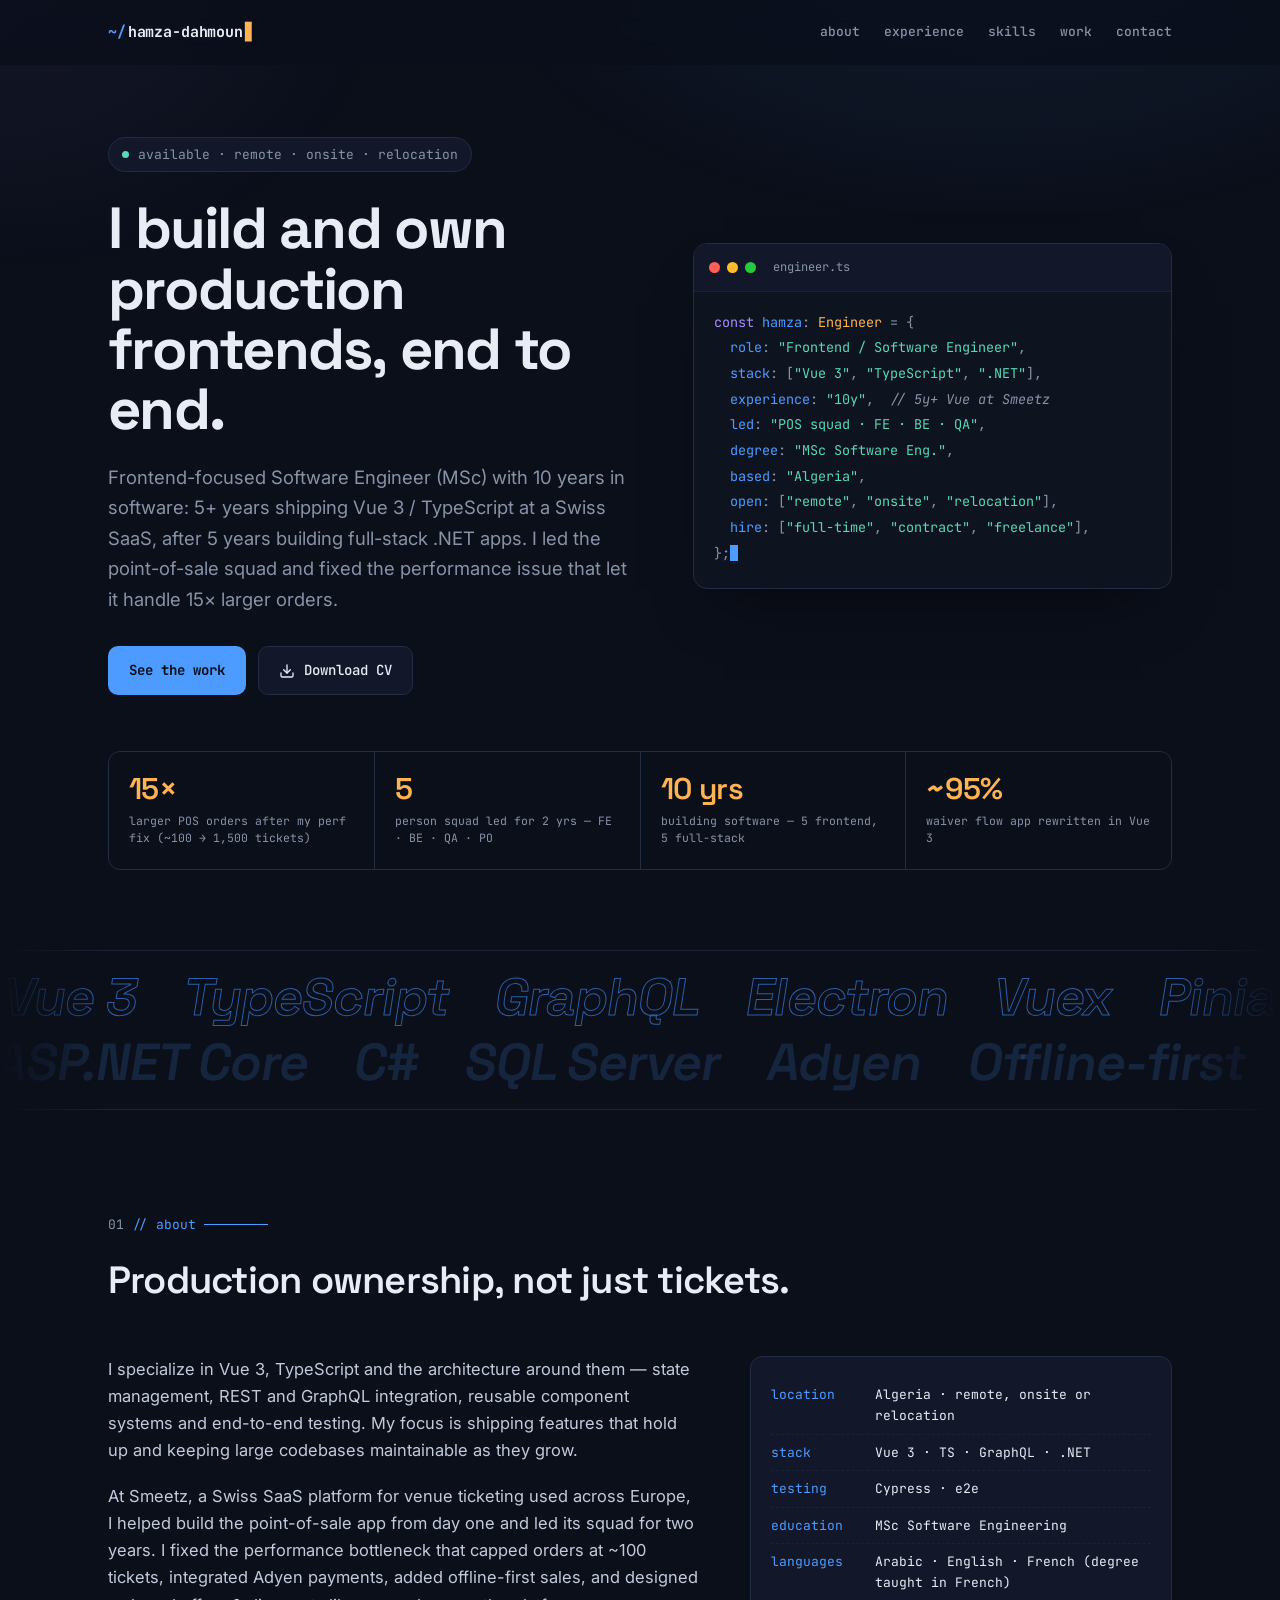
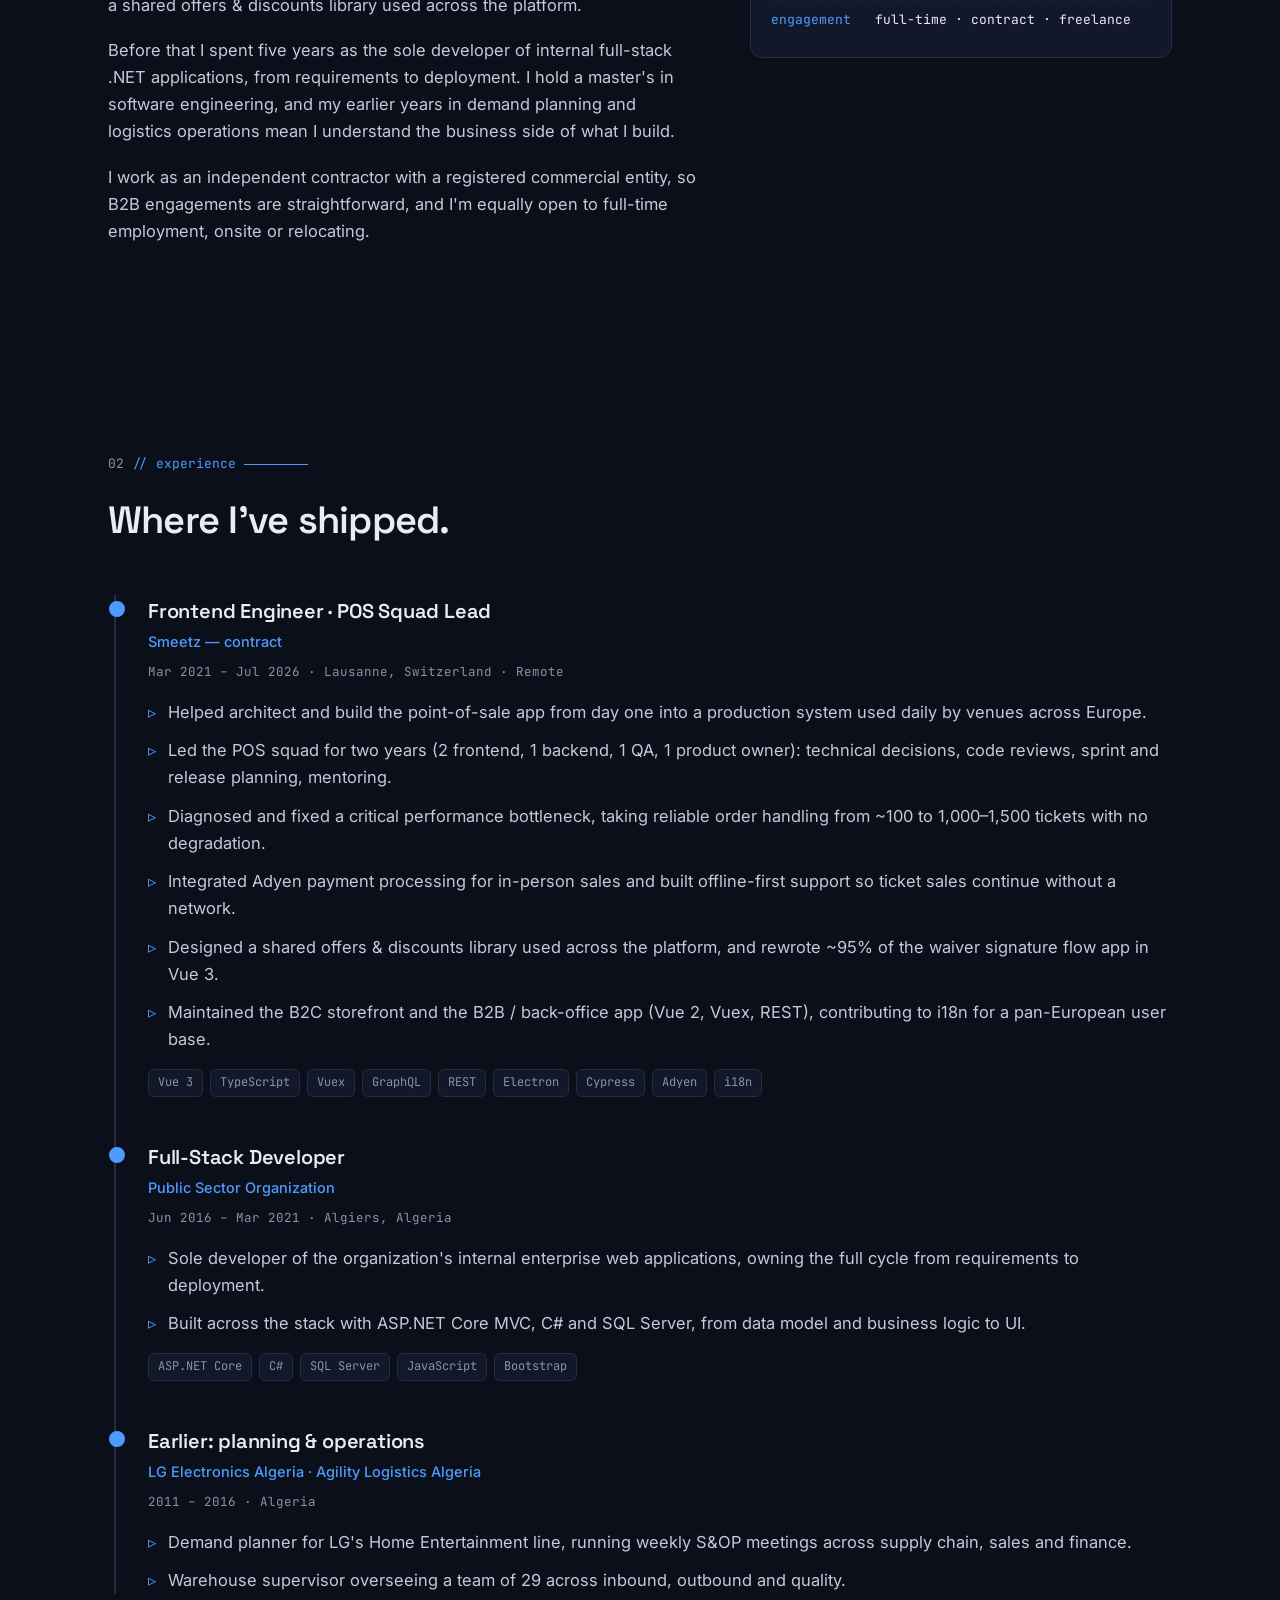
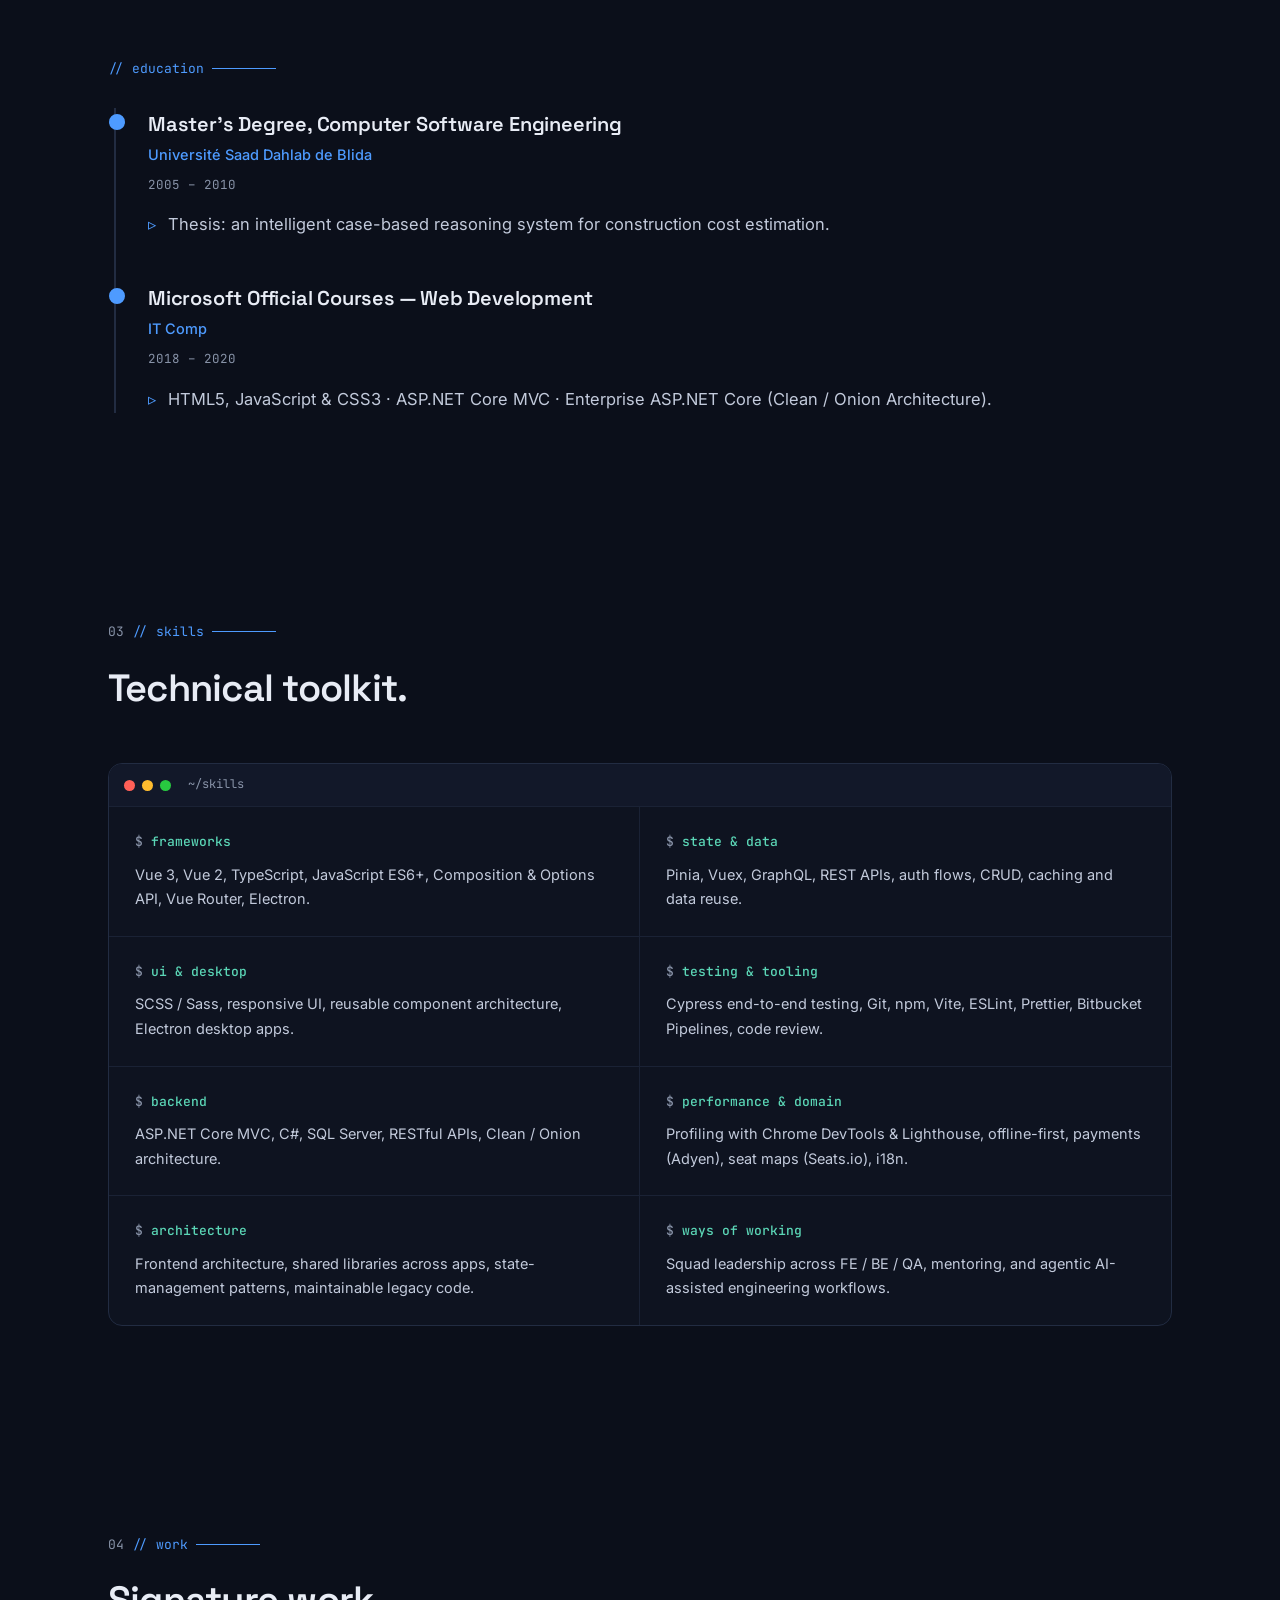
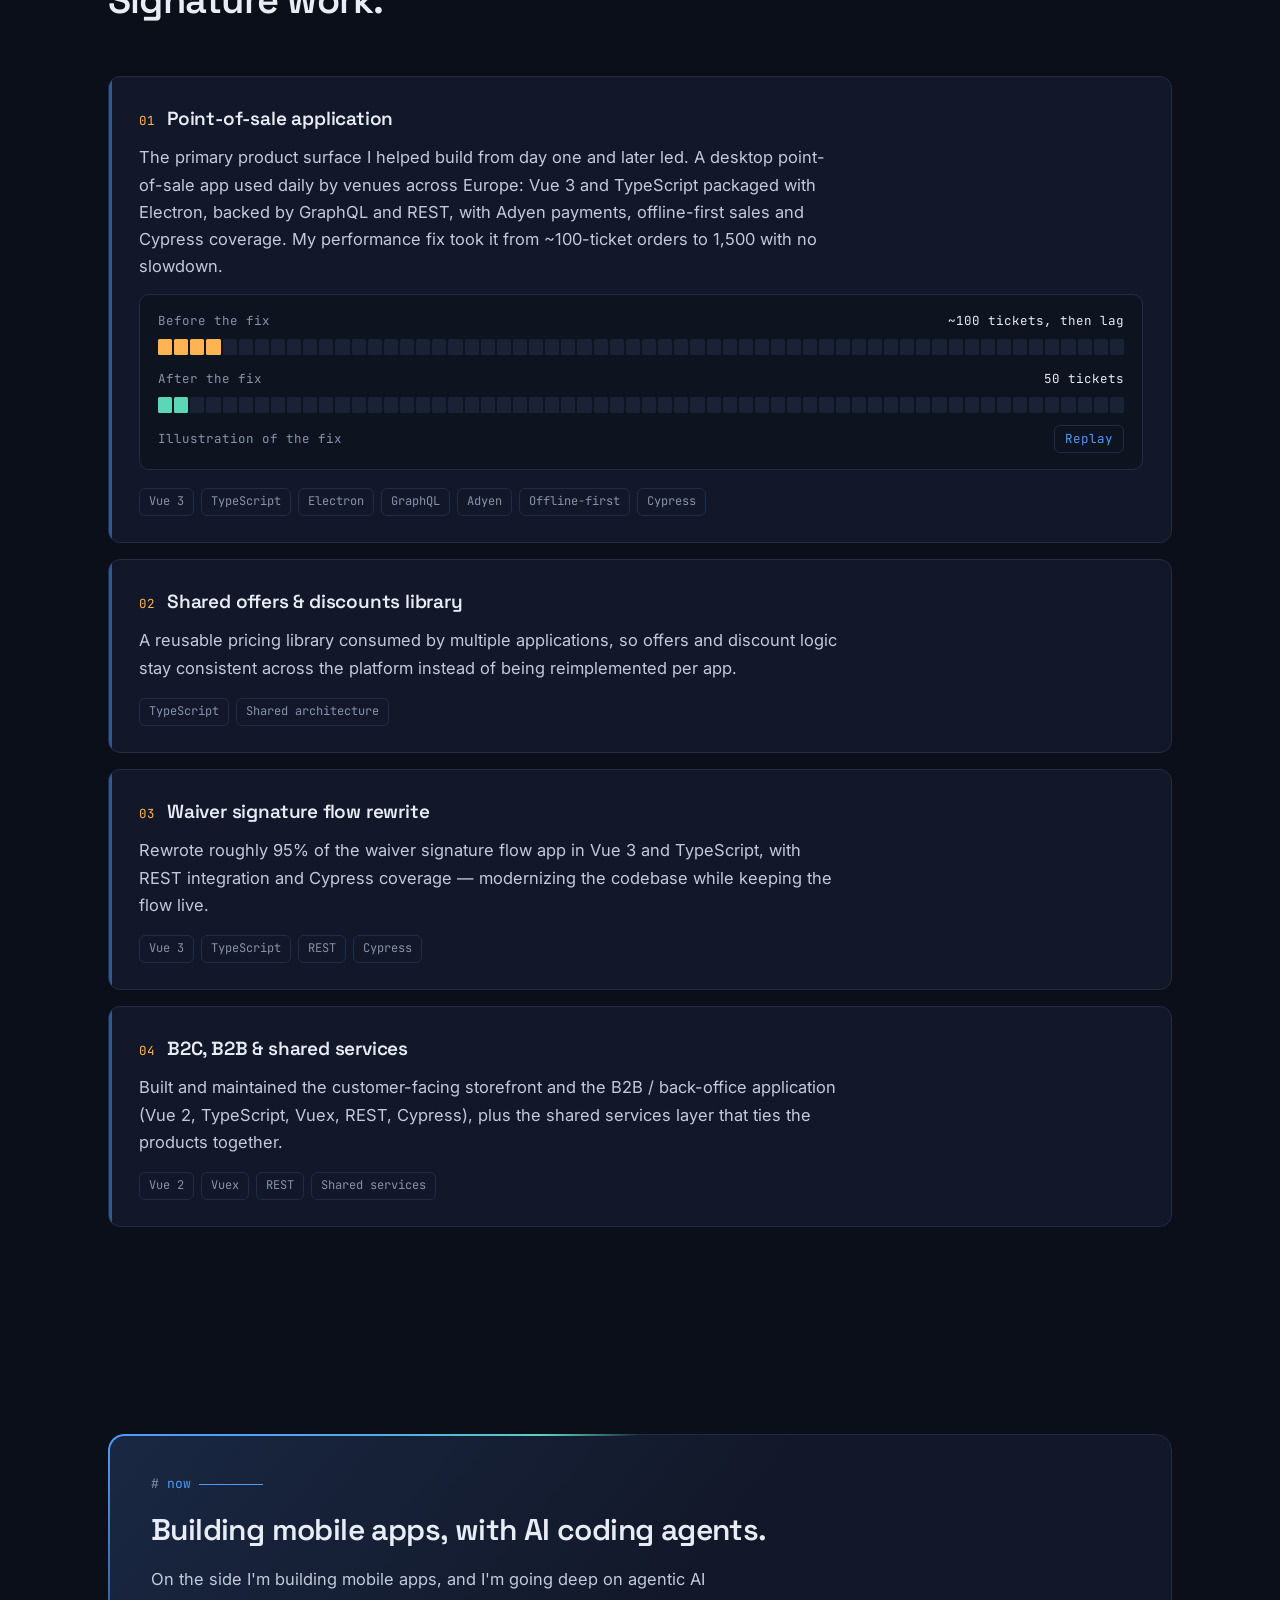
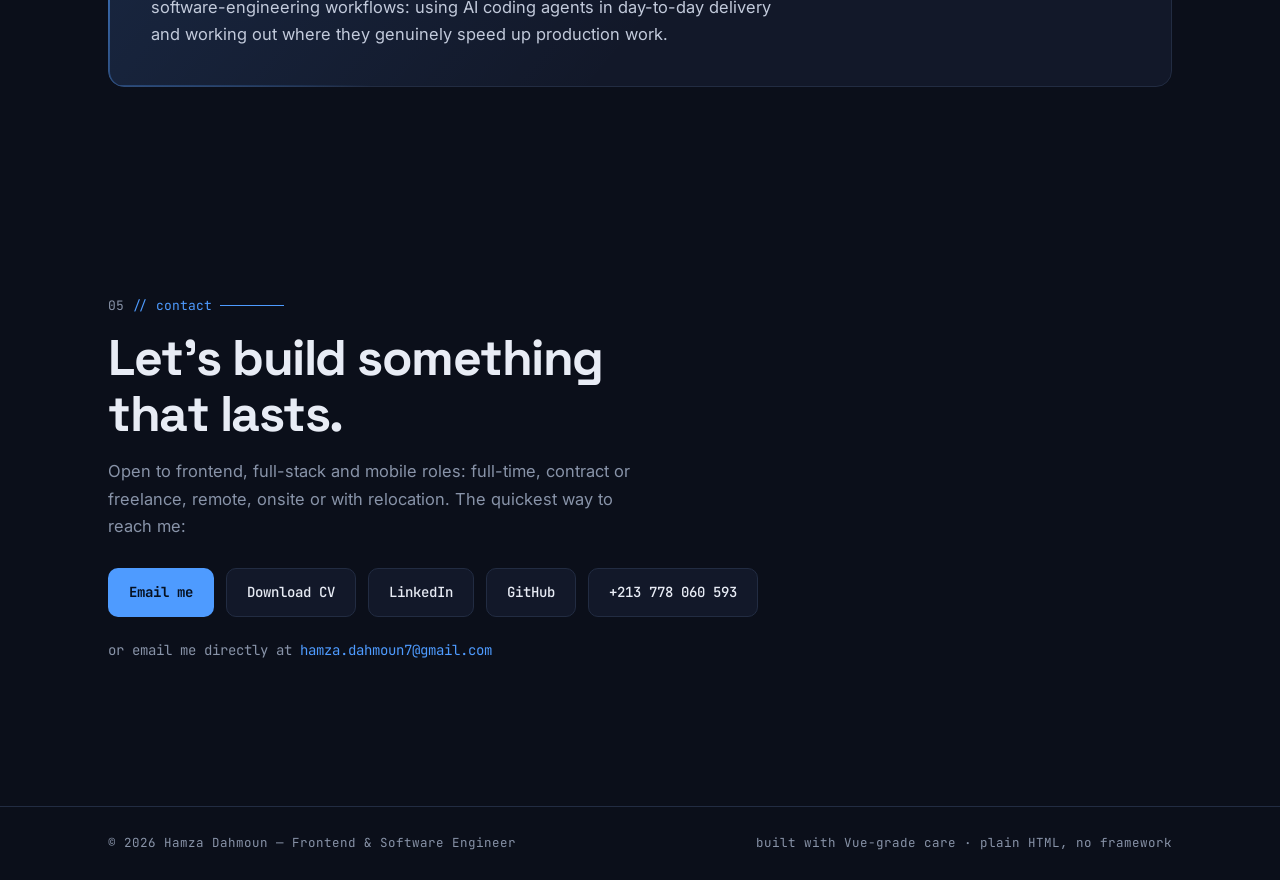
==== commit cab82f2f: "Remove light mode and theme toggle; dark only Co-Authored-By: Claude Opus 5.5 <noreply@anthropic.com" ====
--- a/index.html
+++ b/index.html
@@ -12,13 +12,13 @@
 <meta property="og:type" content="website" />
 <meta property="og:url" content="https://hamza-dahmoun.github.io" />
 <!-- JS gate: reveal/animation styles only apply when JS runs, so the page never loads blank. -->
-<script>document.documentElement.classList.add('js');setTimeout(function(){if(!window.__motion)document.documentElement.classList.remove('js');},4000);try{var t=localStorage.getItem('theme');if(t)document.documentElement.setAttribute('data-theme',t);}catch(e){}</script>
+<script>document.documentElement.classList.add('js');setTimeout(function(){if(!window.__motion)document.documentElement.classList.remove('js');},4000);</script>
 <link rel="preconnect" href="https://fonts.googleapis.com" />
 <link rel="preconnect" href="https://fonts.gstatic.com" crossorigin />
 <link href="https://fonts.googleapis.com/css2?family=Space+Grotesk:wght@500;600;700&family=Inter:wght@400;500;600&family=JetBrains+Mono:wght@400;500;700&display=swap" rel="stylesheet" />
 <style>
   :root {
-    /* dark (default) */
+    color-scheme: dark;
     --bg:        #0B0F1A;
     --bg-2:      #0E1320;
     --surface:   #121829;
@@ -40,23 +40,6 @@
     --maxw: 1120px;
   }
 
-  :root[data-theme="light"] {
-    --bg:        #F6F7FB;
-    --bg-2:      #EEF1F7;
-    --surface:   #FFFFFF;
-    --elevated:  #FFFFFF;
-    --line:      #DDE3ED;
-    --line-soft: #E7EBF2;
-    --ink:       #141A27;
-    --muted:     #596377;
-    --accent:    #2E5BE6;
-    --accent-dim:#9DB4F0;
-    --amber:     #C7791A;
-    --mint:      #1A9E7F;
-    --violet:    #6D4FD6;
-    --glow:      rgba(46,91,230,0.22);
-  }
-
   * { box-sizing: border-box; }
   html { scroll-behavior: smooth; }
   @media (prefers-reduced-motion: reduce) { html { scroll-behavior: auto; } }
@@ -84,11 +67,6 @@
     pointer-events: none;
     z-index: 0;
   }
-  :root[data-theme="light"] body::before {
-    background:
-      radial-gradient(900px 500px at 78% -8%, rgba(46,91,230,0.08), transparent 60%),
-      radial-gradient(700px 500px at 0% 0%, rgba(109,79,214,0.05), transparent 55%);
-  }
 
   .wrap { max-width: var(--maxw); margin: 0 auto; padding: 0 28px; position: relative; z-index: 1; }
 
@@ -127,17 +105,6 @@
   }
   .nav-links a:hover { color: var(--ink); }
   .nav-links a:hover::after { transform: scaleX(1); }
-  .theme-toggle {
-    display: inline-grid; place-items: center; width: 38px; height: 38px;
-    border: 1px solid var(--line); border-radius: 10px; background: var(--surface);
-    color: var(--muted); cursor: pointer; transition: color .15s ease, border-color .15s ease, transform .12s ease;
-  }
-  .theme-toggle:hover { color: var(--ink); border-color: var(--accent-dim); }
-  .theme-toggle:active { transform: scale(0.94); }
-  .theme-toggle svg { width: 18px; height: 18px; }
-  .theme-toggle .sun { display: none; }
-  :root[data-theme="light"] .theme-toggle .sun { display: block; }
-  :root[data-theme="light"] .theme-toggle .moon { display: none; }
   @media (max-width: 760px) { .nav-links { display: none; } }
 
   /* ---------- sections ---------- */
@@ -194,7 +161,6 @@
   .btn:active { transform: translateY(0); }
   .btn.primary { background: var(--accent); color: #06101F; font-weight: 700; }
   .btn.primary:hover { box-shadow: 0 12px 28px -12px var(--glow); }
-  :root[data-theme="light"] .btn.primary { color: #fff; }
   .btn.ghost { border-color: var(--line); background: var(--surface); color: var(--ink); }
   .btn.ghost:hover { border-color: var(--accent-dim); }
 
@@ -204,7 +170,6 @@
     box-shadow: 0 30px 60px -30px rgba(0,0,0,0.6);
     overflow: hidden; font-family: var(--mono); font-size: 13.5px; line-height: 1.9;
   }
-  :root[data-theme="light"] .codecard { box-shadow: 0 30px 60px -34px rgba(20,26,39,0.28); }
   .codecard .bar {
     display: flex; align-items: center; gap: 7px; padding: 12px 15px;
     border-bottom: 1px solid var(--line-soft); background: var(--surface);
@@ -237,7 +202,6 @@
   /* ---------- about ---------- */
   .about-grid { display: grid; grid-template-columns: 1.4fr 1fr; gap: 52px; }
   .about-grid p { margin: 0 0 18px; max-width: 60ch; color: #c2cadb; }
-  :root[data-theme="light"] .about-grid p { color: #333c4c; }
   .about-grid p:last-child { margin-bottom: 0; }
   .whoami {
     font-family: var(--mono); font-size: 13px; background: var(--surface);
@@ -262,7 +226,6 @@
   .tl .when { font-family: var(--mono); color: var(--muted); font-size: 12.5px; margin-top: 8px; }
   .tl ul { margin: 16px 0 0; padding: 0; list-style: none; }
   .tl li { position: relative; padding-left: 20px; margin-bottom: 11px; color: #c2cadb; }
-  :root[data-theme="light"] .tl li { color: #333c4c; }
   .tl li:last-child { margin-bottom: 0; }
   .edu-head { margin: 64px 0 28px; }
   .tl li::before { content: "▹"; position: absolute; left: 0; color: var(--accent); }
@@ -288,7 +251,6 @@
   .skill h3 { font-family: var(--mono); font-weight: 500; font-size: 13px; color: var(--mint); margin: 0 0 10px; }
   .skill h3::before { content: "$ "; color: var(--muted); }
   .skill p { margin: 0; color: #c2cadb; font-size: 14.5px; line-height: 1.7; }
-  :root[data-theme="light"] .skill p { color: #333c4c; }
   @media (max-width: 760px) {
     .skills-grid { grid-template-columns: 1fr; }
     .skill:nth-child(odd) { border-right: none; }
@@ -312,7 +274,6 @@
   .work-item .wk-no { font-family: var(--mono); font-size: 12.5px; color: var(--amber); }
   .work-item h3 { font-family: var(--display); font-weight: 600; font-size: 19px; letter-spacing: -0.01em; margin: 0; }
   .work-item p { margin: 10px 0 14px; color: #c2cadb; max-width: 70ch; }
-  :root[data-theme="light"] .work-item p { color: #333c4c; }
 
   /* ---------- now ---------- */
   .now {
@@ -324,7 +285,6 @@
   .now .eyebrow { margin-bottom: 10px; }
   .now h2 { font-family: var(--display); font-weight: 600; font-size: clamp(22px,3vw,30px); letter-spacing: -0.02em; margin: 0 0 12px; }
   .now p { margin: 0; max-width: 62ch; color: #c2cadb; }
-  :root[data-theme="light"] .now p { color: #333c4c; }
   @media (max-width: 760px) { .now { padding: 28px 24px; } }
 
   /* ---------- contact ---------- */
@@ -521,9 +481,6 @@
   .big.done .c { transition-delay: 0s; transition-duration: .25s; }
   .big.done .c:hover { translate: 0 -.14em; color: var(--accent); }
 
-  /* circular theme wipe */
-  ::view-transition-old(root), ::view-transition-new(root) { animation: none; mix-blend-mode: normal; }
-
   @media (prefers-reduced-motion: reduce) {
     .js .reveal { opacity: 1 !important; translate: none !important; transition: none !important; }
     .js header.nav, .js .hero .status, .js .hero .lede, .js .hero .cta-row, .js .codecard, .now::before, .btn.primary::after,
@@ -552,10 +509,6 @@
         <a href="#work">work</a>
         <a href="#contact">contact</a>
       </nav>
-      <button class="theme-toggle" id="themeToggle" aria-label="Toggle light and dark theme">
-        <svg class="moon" viewBox="0 0 24 24" fill="none" stroke="currentColor" stroke-width="2" stroke-linecap="round" stroke-linejoin="round"><path d="M21 12.79A9 9 0 1 1 11.21 3 7 7 0 0 0 21 12.79z"/></svg>
-        <svg class="sun" viewBox="0 0 24 24" fill="none" stroke="currentColor" stroke-width="2" stroke-linecap="round" stroke-linejoin="round"><circle cx="12" cy="12" r="4"/><path d="M12 2v2M12 20v2M4.9 4.9l1.4 1.4M17.7 17.7l1.4 1.4M2 12h2M20 12h2M4.9 19.1l1.4-1.4M17.7 6.3l1.4-1.4"/></svg>
-      </button>
     </div>
   </div>
 </header>
@@ -804,31 +757,6 @@
     }, { threshold: threshold || 0.05 });
     io.observe(el);
   };
-
-  // Theme toggle (persisted), with a circular wipe from the button.
-  var fieldColor = function () {};
-  var btn = document.getElementById("themeToggle");
-  if (btn) {
-    btn.addEventListener("click", function () {
-      var cur = root.getAttribute("data-theme") === "light" ? "light" : "dark";
-      var next = cur === "light" ? "dark" : "light";
-      var swap = function () {
-        root.setAttribute("data-theme", next);
-        try { localStorage.setItem("theme", next); } catch (e) {}
-        fieldColor();
-      };
-      if (reduce || !document.startViewTransition) { swap(); return; }
-      var r = btn.getBoundingClientRect();
-      var x = r.left + r.width / 2, y = r.top + r.height / 2;
-      var end = Math.hypot(Math.max(x, innerWidth - x), Math.max(y, innerHeight - y));
-      document.startViewTransition(swap).ready.then(function () {
-        root.animate(
-          { clipPath: ["circle(0px at " + x + "px " + y + "px)", "circle(" + end + "px at " + x + "px " + y + "px)"] },
-          { duration: 650, easing: "cubic-bezier(.22,1,.36,1)", pseudoElement: "::view-transition-new(root)" }
-        );
-      });
-    });
-  }
 
   // Scroll-linked state: nav, progress bar, timeline, active link, parallax.
   var nav = $("header.nav");
@@ -1015,8 +943,6 @@
     hero.insertBefore(cv, hero.firstChild);
     var ctx = cv.getContext("2d");
     var W = 0, H = 0, dots = [], GAP = fine ? 30 : 38, colour = "#4E9BFF";
-    fieldColor = function () { colour = getComputedStyle(root).getPropertyValue("--accent").trim(); };
-    fieldColor();
     var size = function () {
       var dpr = Math.min(window.devicePixelRatio || 1, 2);
       W = hero.offsetWidth; H = hero.offsetHeight;
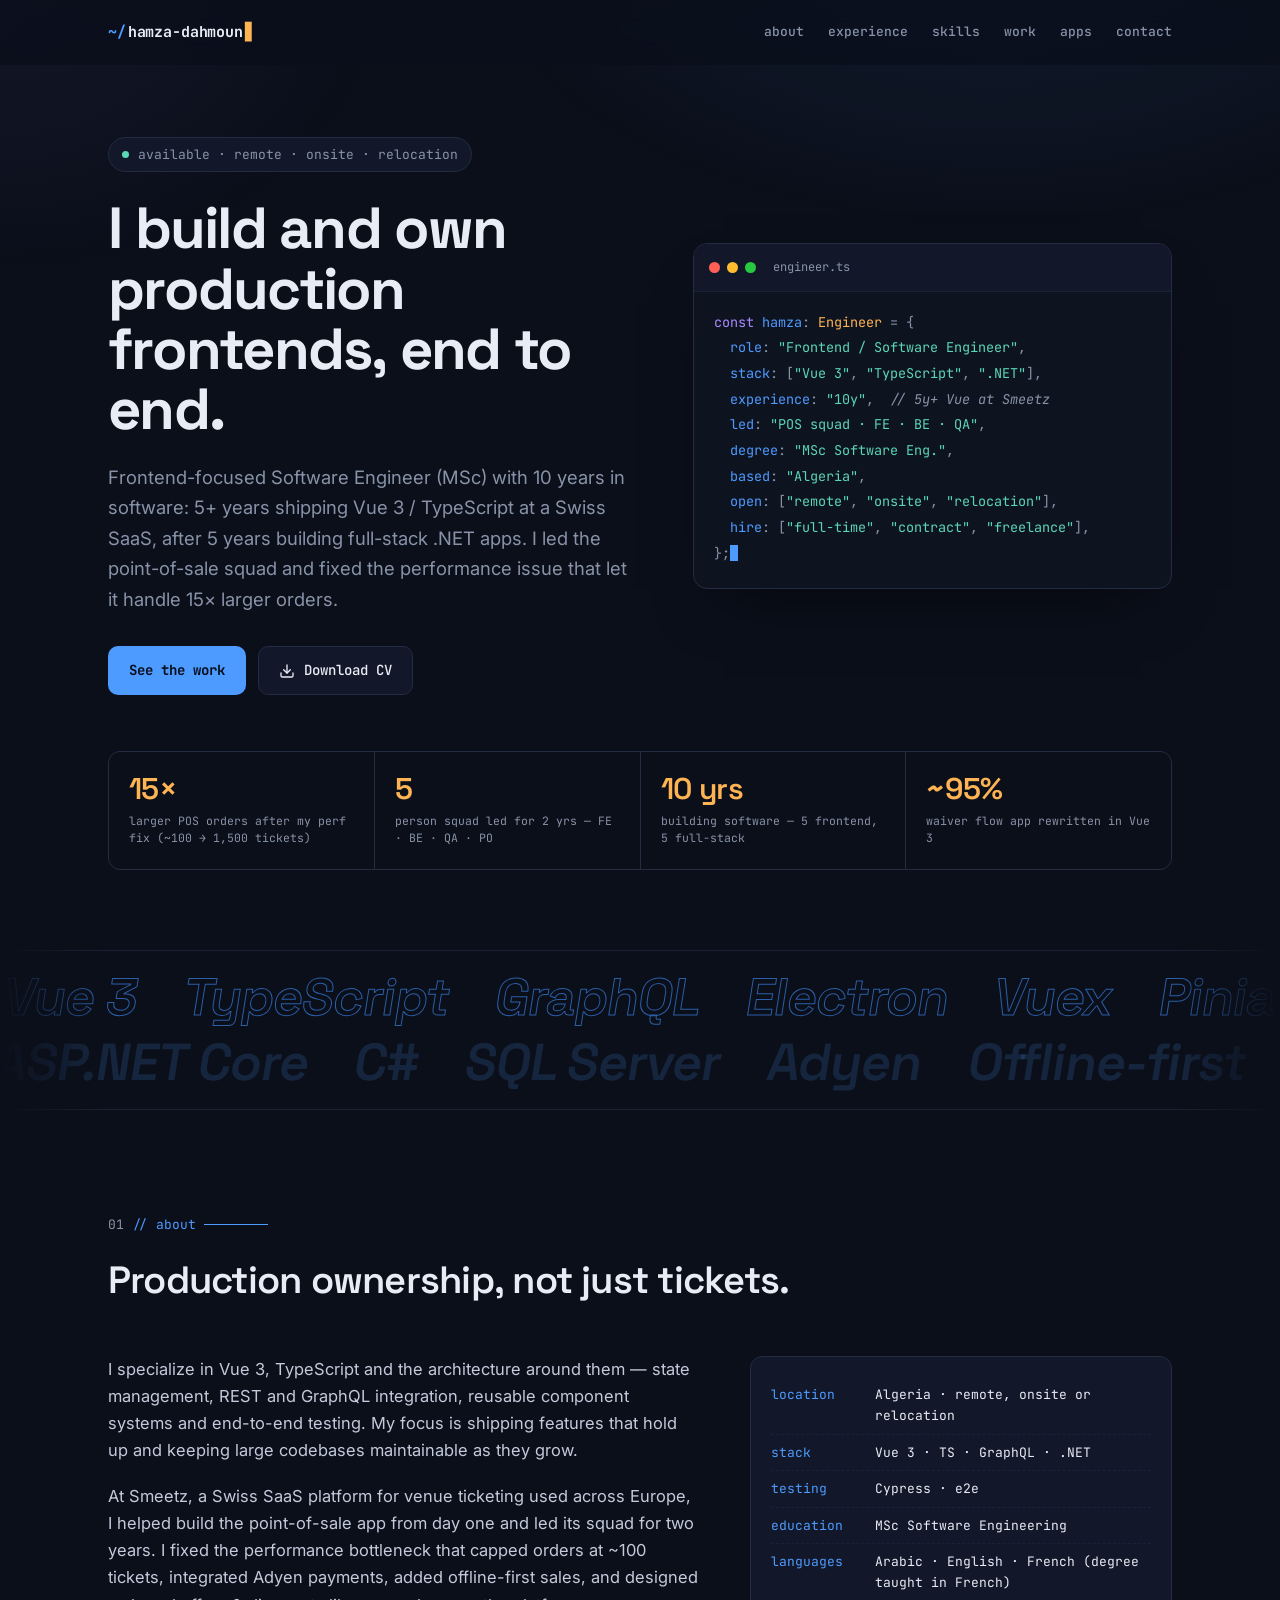
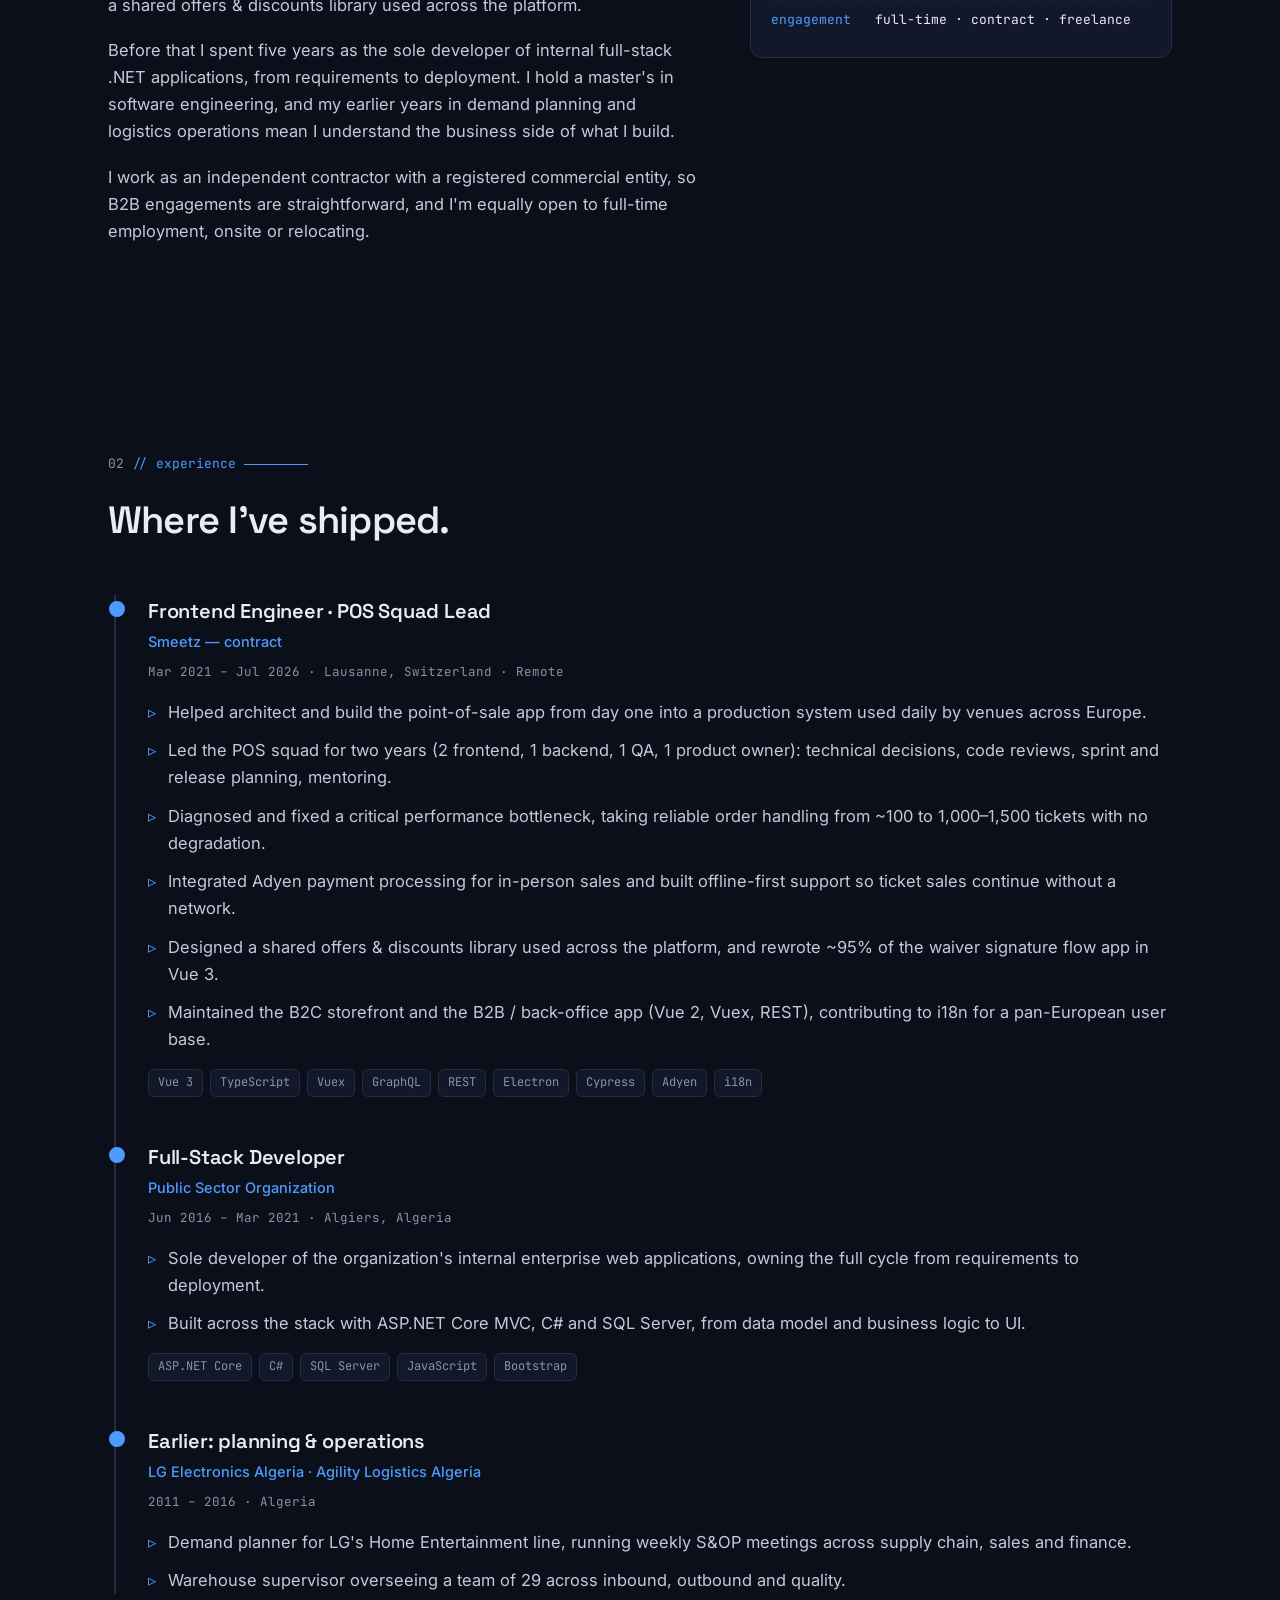
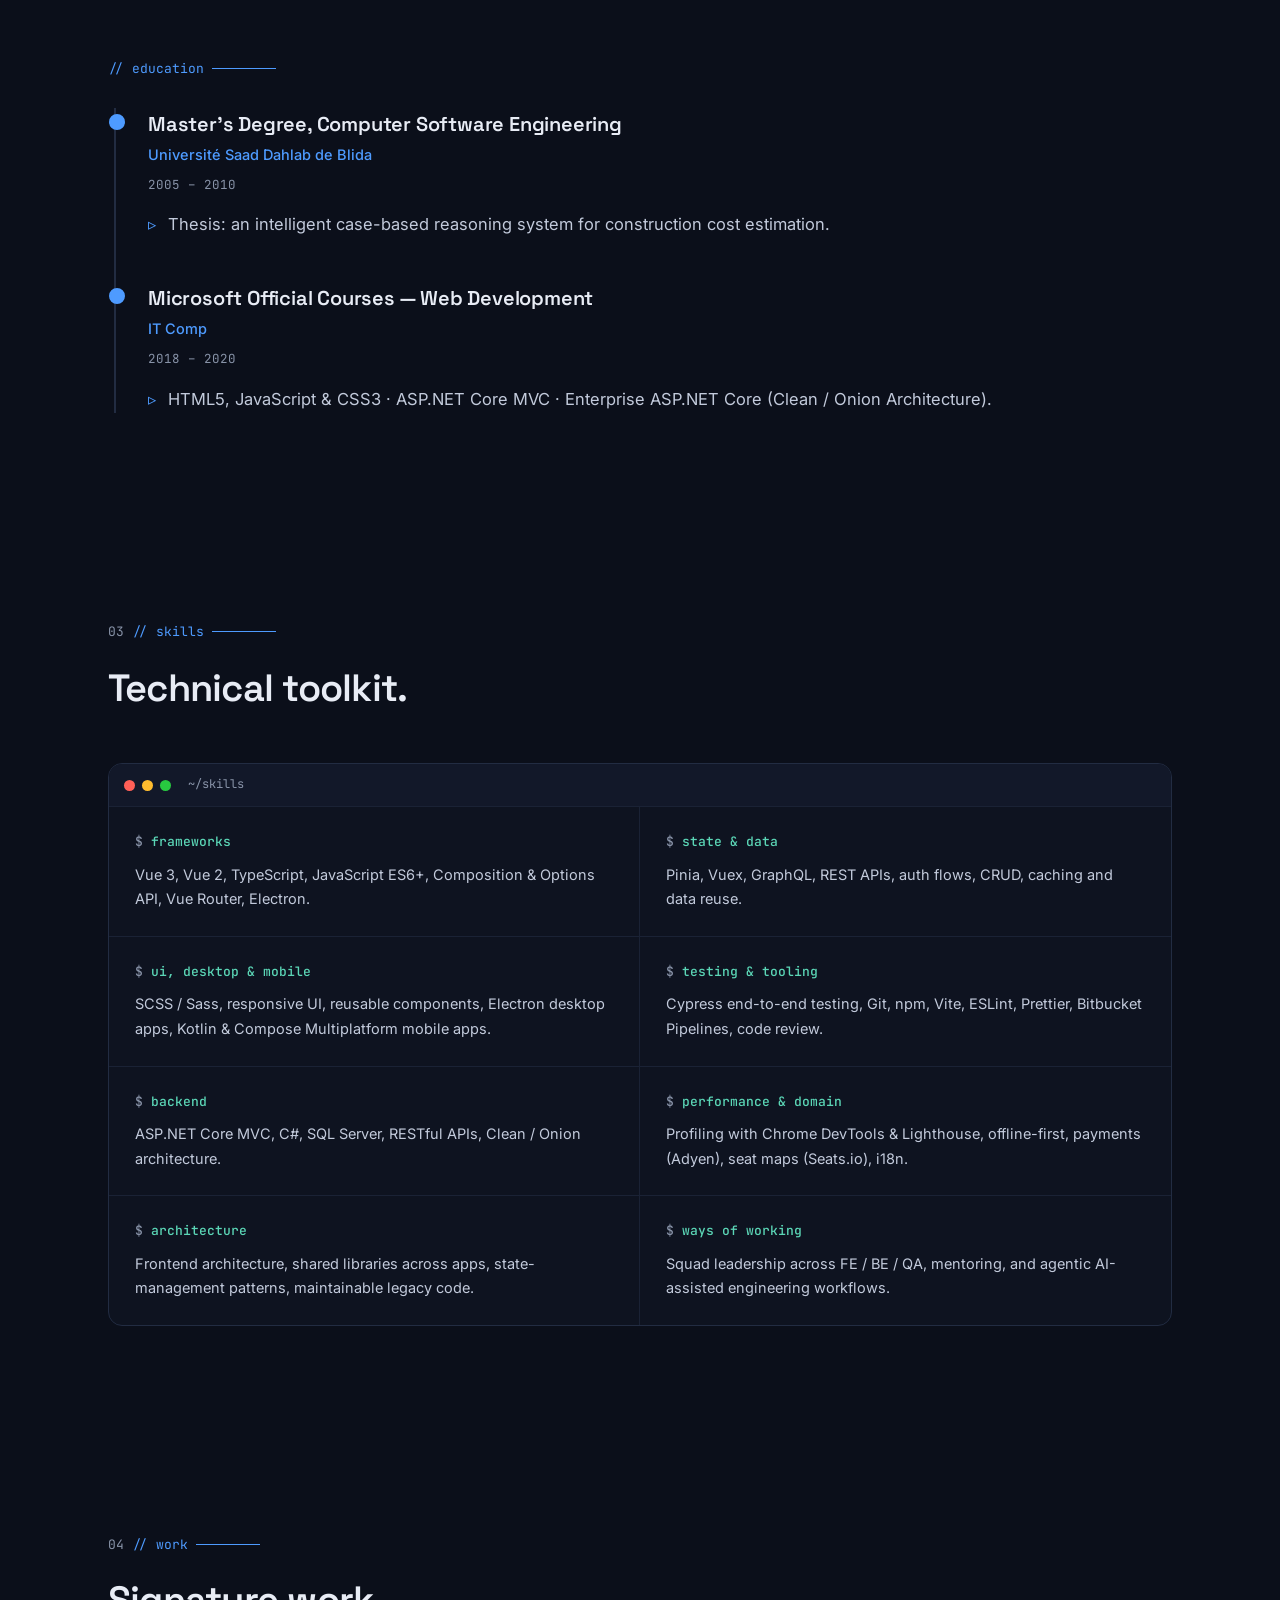
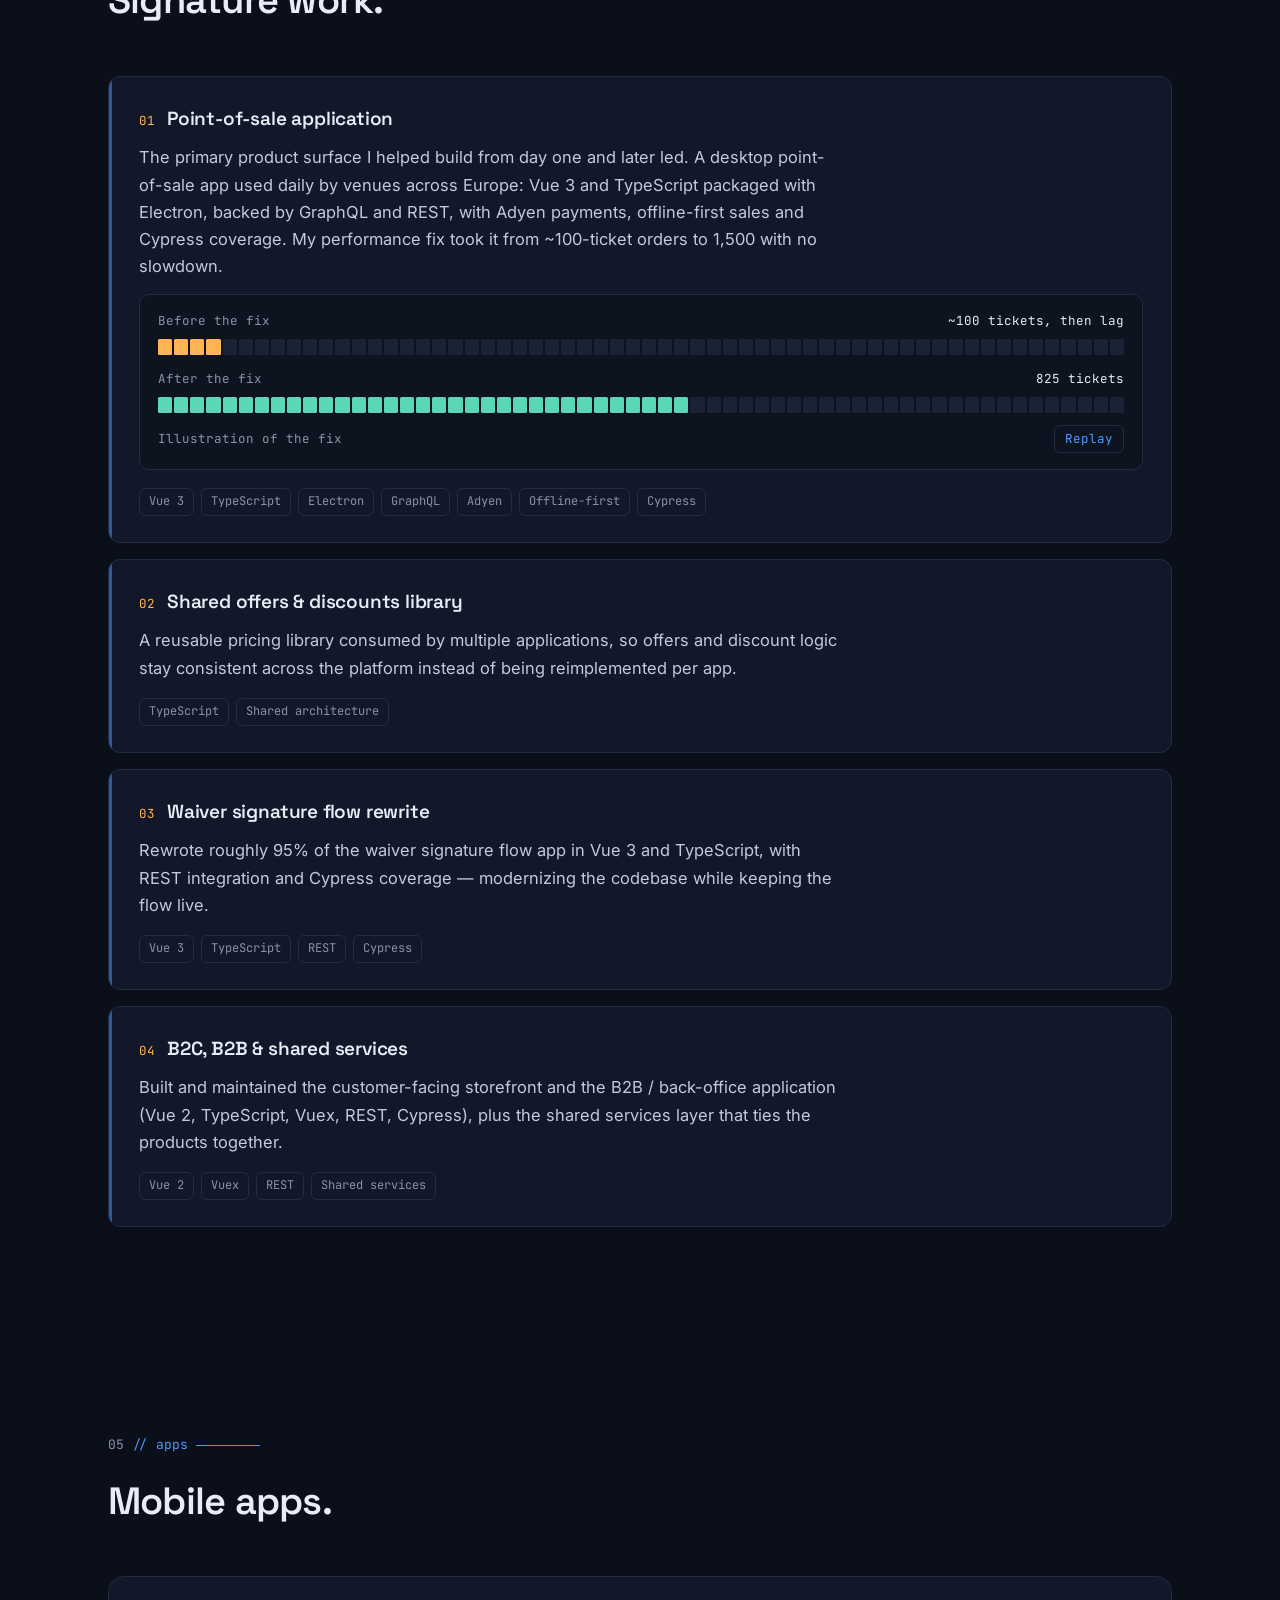
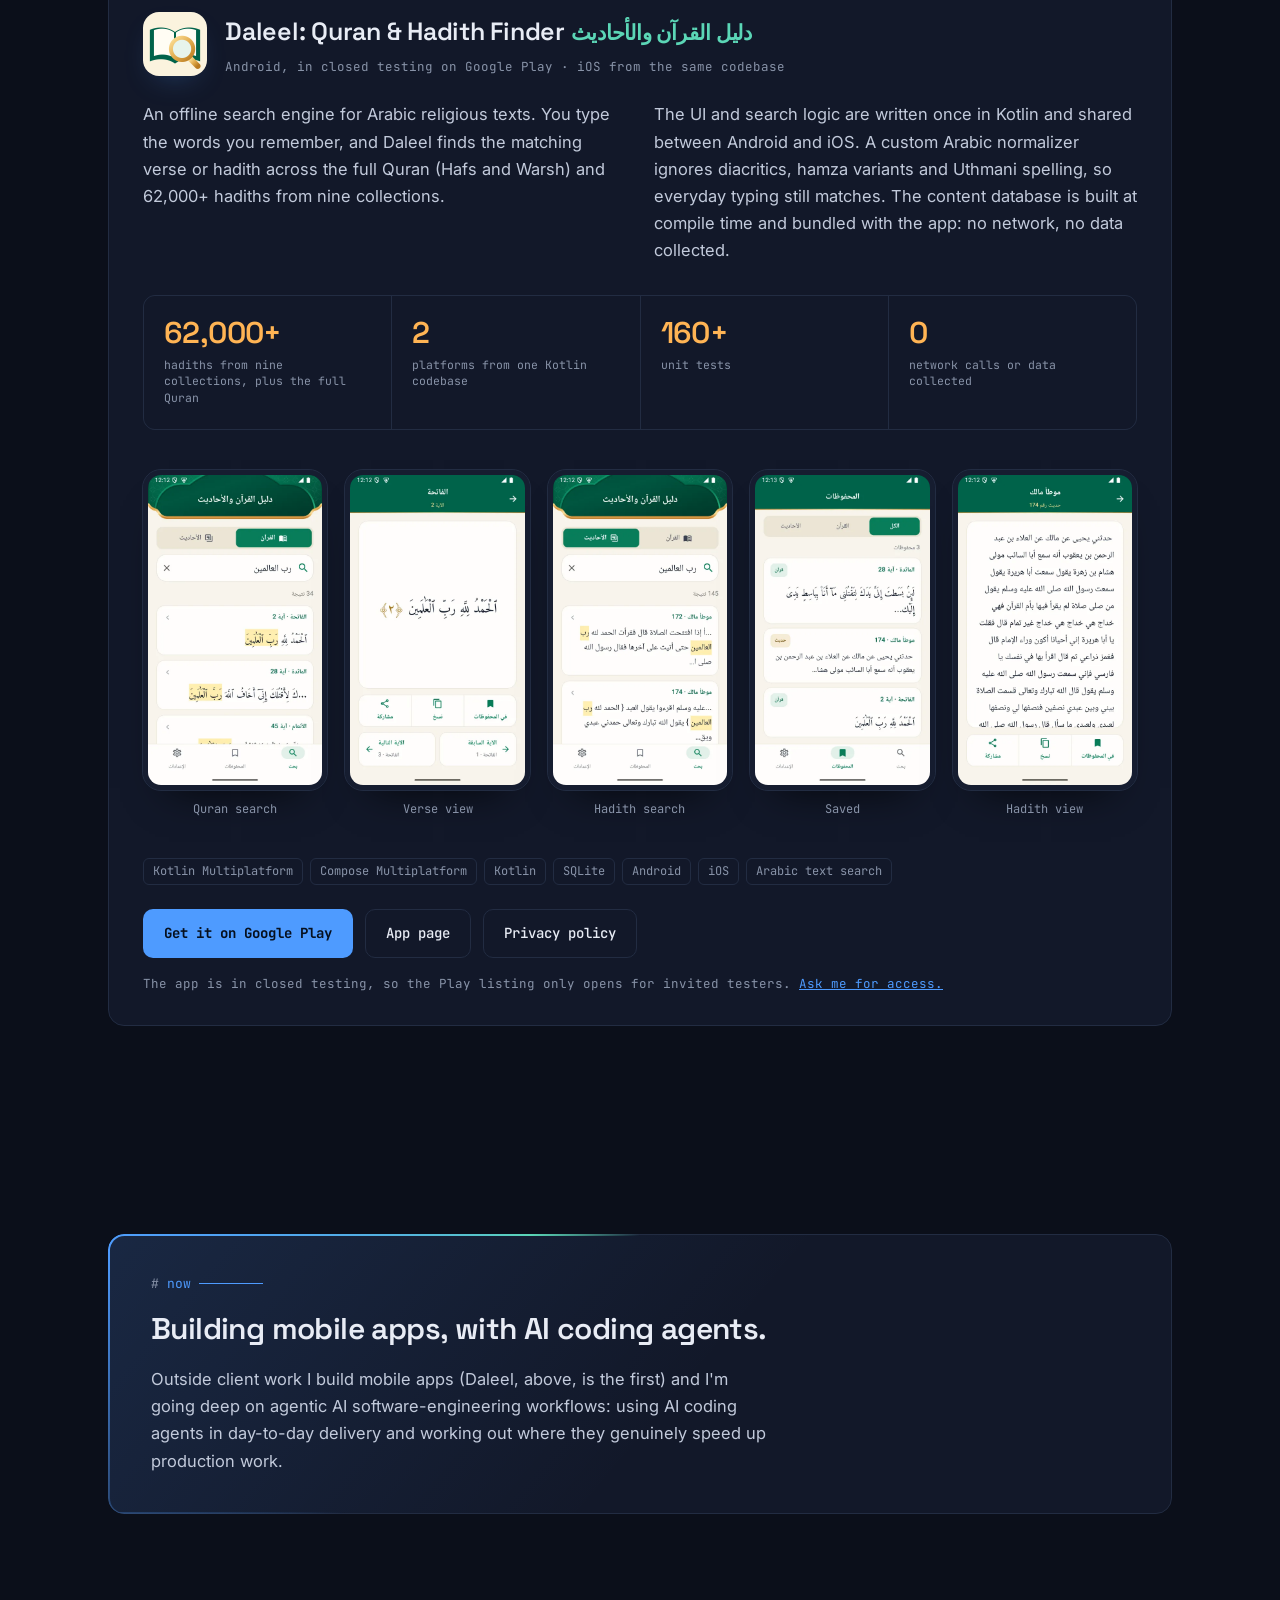
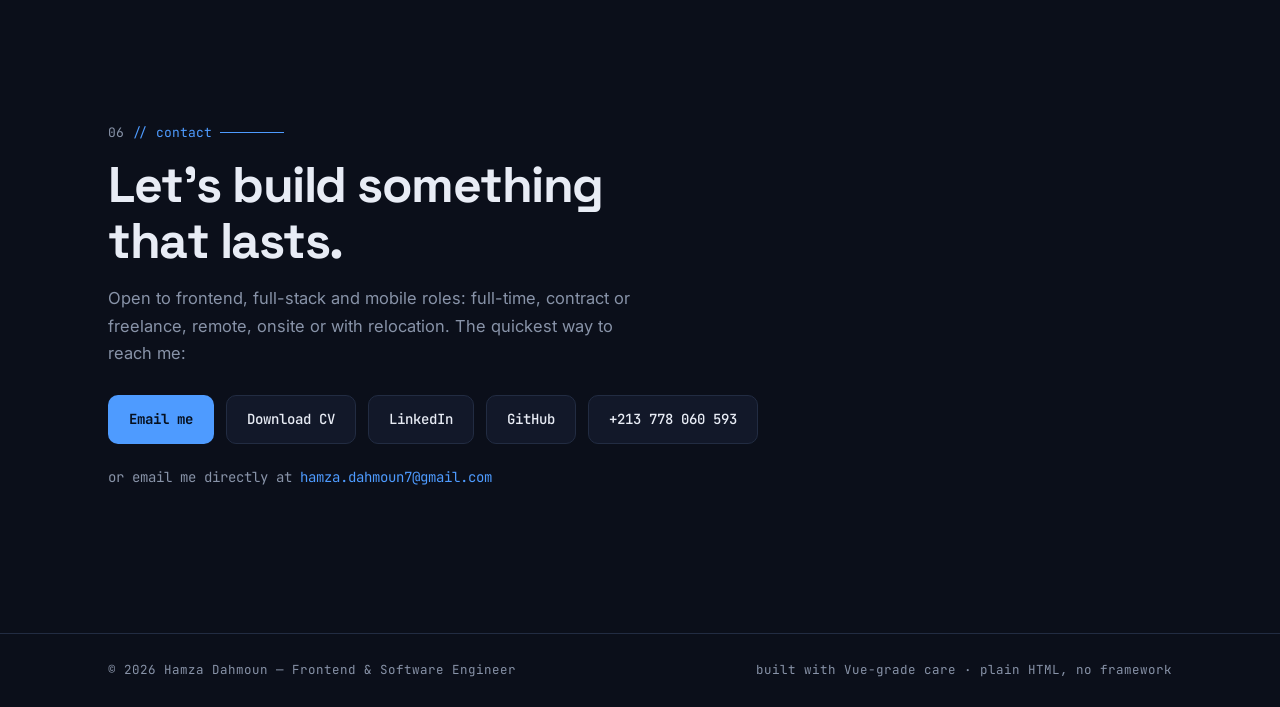
==== commit f840d887: "Add Mobile apps section featuring Daleel Description, stats, five screenshots (WebP) and links to Go" ====
--- a/index.html
+++ b/index.html
@@ -4,7 +4,7 @@
 <meta charset="UTF-8" />
 <meta name="viewport" content="width=device-width, initial-scale=1.0" />
 <title>Hamza Dahmoun — Frontend &amp; Software Engineer</title>
-<meta name="description" content="Hamza Dahmoun — Frontend-focused Software Engineer (MSc) with 10 years in software: Vue 3, TypeScript, full-stack .NET. Open to remote, onsite and relocation." />
+<meta name="description" content="Hamza Dahmoun — Frontend-focused Software Engineer (MSc) with 10 years in software: Vue 3, TypeScript, full-stack .NET, mobile with Kotlin Multiplatform. Open to remote, onsite and relocation." />
 <meta name="theme-color" content="#0B0F1A" />
 <link rel="icon" href="data:image/svg+xml,%3Csvg xmlns='http://www.w3.org/2000/svg' viewBox='0 0 64 64'%3E%3Crect width='64' height='64' rx='14' fill='%230B0F1A'/%3E%3Ctext x='50%25' y='54%25' dominant-baseline='middle' text-anchor='middle' font-family='monospace' font-weight='700' font-size='30' fill='%234E9BFF'%3EHD%3C/text%3E%3C/svg%3E" />
 <meta property="og:title" content="Hamza Dahmoun — Frontend &amp; Software Engineer" />
@@ -275,6 +275,45 @@
   .work-item h3 { font-family: var(--display); font-weight: 600; font-size: 19px; letter-spacing: -0.01em; margin: 0; }
   .work-item p { margin: 10px 0 14px; color: #c2cadb; max-width: 70ch; }
 
+  /* ---------- mobile apps ---------- */
+  .app { border: 1px solid var(--line); border-radius: 16px; background: var(--surface); padding: 34px 34px 30px; overflow: hidden; }
+  .app-head { display: flex; align-items: center; gap: 18px; }
+  .app-icon { width: 64px; height: 64px; border-radius: 16px; flex: none; box-shadow: 0 12px 30px -14px var(--glow); }
+  .app h3 { font-family: var(--display); font-weight: 600; font-size: clamp(20px, 2.4vw, 25px); letter-spacing: -0.01em; margin: 0; }
+  .app-ar { display: inline-block; font-family: "Noto Naskh Arabic", "Geeza Pro", serif; font-weight: 600; color: var(--mint); font-size: .85em; margin-inline-start: 8px; }
+  .app-meta { font-family: var(--mono); font-size: 12.5px; color: var(--muted); margin-top: 4px; }
+  .app-body { display: grid; grid-template-columns: 1fr 1fr; gap: 28px; margin-top: 24px; }
+  .app-body p { margin: 0; color: #c2cadb; }
+  .app-stats { margin-top: 30px; }
+  .app-stats .s { background: var(--surface); }
+  .phones {
+    display: grid; grid-auto-flow: column; grid-auto-columns: minmax(150px, 1fr); gap: 18px;
+    margin: 30px -34px 0; padding: 10px 34px 22px; overflow-x: auto; scroll-snap-type: x mandatory; scrollbar-width: thin;
+  }
+  .phone { margin: 0; scroll-snap-align: center; }
+  .phone img {
+    display: block; width: 100%; height: auto; border-radius: 18px; border: 5px solid var(--elevated);
+    outline: 1px solid var(--line); box-shadow: 0 24px 40px -26px rgba(0,0,0,.8);
+    transition: transform .35s cubic-bezier(.22,1,.36,1), box-shadow .35s ease;
+  }
+  .phone:hover img { transform: translateY(-8px) scale(1.03); box-shadow: 0 30px 50px -24px var(--glow); }
+  .phone figcaption { font-family: var(--mono); font-size: 12px; color: var(--muted); text-align: center; margin-top: 10px; }
+  .app-links { display: flex; flex-wrap: wrap; gap: 12px; margin-top: 24px; }
+  .app-note { font-family: var(--mono); font-size: 12.5px; color: var(--muted); margin: 16px 0 0; }
+  .app-note a { color: var(--accent); }
+  @media (max-width: 820px) {
+    .app { padding: 26px 22px 24px; }
+    .app-body { grid-template-columns: 1fr; gap: 16px; }
+    .phones { grid-auto-columns: 58%; margin: 26px -22px 0; padding: 10px 22px 20px; }
+    .app-head { align-items: flex-start; }
+    .app-ar { display: block; margin: 4px 0 0; }
+  }
+  .phones.fan .phone { opacity: 0; translate: 0 70px; rotate: var(--r, 0deg); transition: opacity .7s ease var(--d, 0s), translate 1s cubic-bezier(.22,1,.36,1) var(--d, 0s), rotate 1s cubic-bezier(.22,1,.36,1) var(--d, 0s); }
+  .phones.fan.on .phone { opacity: 1; translate: none; rotate: 0deg; }
+  .phones.float .phone img { animation: float 6s ease-in-out infinite; animation-delay: var(--f, 0s); }
+  .phones.float .phone:hover img { animation-play-state: paused; }
+  @keyframes float { 50% { translate: 0 -7px; } }
+
   /* ---------- now ---------- */
   .now {
     border: 1px solid var(--line); border-radius: 16px; padding: 38px 42px;
@@ -488,6 +527,7 @@
     .js .hero h1:not(.split) { opacity: 1; }
     .btn.primary::after { display: none; }
     .btn:hover { transform: none; }
+    .phone:hover img { transform: none; }
     .tl::before, .eyebrow::after { transition: none; }
   }
   @media print {
@@ -507,6 +547,7 @@
         <a href="#experience">experience</a>
         <a href="#skills">skills</a>
         <a href="#work">work</a>
+        <a href="#apps">apps</a>
         <a href="#contact">contact</a>
       </nav>
     </div>
@@ -553,7 +594,7 @@
   <!-- STACK TICKER -->
   <div class="ticker" aria-hidden="true">
     <div class="ticker-skew">
-        <div class="ticker-row"><div class="ticker-set"><span>Vue 3</span><span>TypeScript</span><span>GraphQL</span><span>Electron</span><span>Vuex</span><span>Pinia</span><span>Cypress</span><span>Vite</span></div></div>
+        <div class="ticker-row"><div class="ticker-set"><span>Vue 3</span><span>TypeScript</span><span>GraphQL</span><span>Electron</span><span>Vuex</span><span>Pinia</span><span>Cypress</span><span>Vite</span><span>Kotlin Multiplatform</span><span>Compose</span></div></div>
         <div class="ticker-row rev"><div class="ticker-set"><span>ASP.NET Core</span><span>C#</span><span>SQL Server</span><span>Adyen</span><span>Offline-first</span><span>i18n</span><span>Seats.io</span><span>Lighthouse</span></div></div>
     </div>
   </div>
@@ -662,7 +703,7 @@
         <div class="skills-grid">
           <div class="skill"><h3>frameworks</h3><p>Vue 3, Vue 2, TypeScript, JavaScript ES6+, Composition &amp; Options API, Vue Router, Electron.</p></div>
           <div class="skill"><h3>state &amp; data</h3><p>Pinia, Vuex, GraphQL, REST APIs, auth flows, CRUD, caching and data reuse.</p></div>
-          <div class="skill"><h3>ui &amp; desktop</h3><p>SCSS / Sass, responsive UI, reusable component architecture, Electron desktop apps.</p></div>
+          <div class="skill"><h3>ui, desktop &amp; mobile</h3><p>SCSS / Sass, responsive UI, reusable components, Electron desktop apps, Kotlin &amp; Compose Multiplatform mobile apps.</p></div>
           <div class="skill"><h3>testing &amp; tooling</h3><p>Cypress end-to-end testing, Git, npm, Vite, ESLint, Prettier, Bitbucket Pipelines, code review.</p></div>
           <div class="skill"><h3>backend</h3><p>ASP.NET Core MVC, C#, SQL Server, RESTful APIs, Clean / Onion architecture.</p></div>
           <div class="skill"><h3>performance &amp; domain</h3><p>Profiling with Chrome DevTools &amp; Lighthouse, offline-first, payments (Adyen), seat maps (Seats.io), i18n.</p></div>
@@ -703,13 +744,56 @@
     </div>
   </section>
 
+  <!-- APPS -->
+  <section id="apps" class="reveal">
+    <div class="wrap">
+      <div class="eyebrow"><span class="n">05</span> // apps</div>
+      <h2 class="sec">Mobile apps.</h2>
+      <article class="app">
+        <div class="app-head">
+          <img class="app-icon" src="apps/daleel/icon.png" width="64" height="64" alt="" />
+          <div>
+            <h3>Daleel: Quran &amp; Hadith Finder <span class="app-ar" lang="ar" dir="rtl">دليل القرآن والأحاديث</span></h3>
+            <div class="app-meta">Android, in closed testing on Google Play · iOS from the same codebase</div>
+          </div>
+        </div>
+        <div class="app-body">
+          <p>An offline search engine for Arabic religious texts. You type the words you remember, and Daleel finds the matching verse or hadith across the full Quran (Hafs and Warsh) and 62,000+ hadiths from nine collections.</p>
+          <p>The UI and search logic are written once in Kotlin and shared between Android and iOS. A custom Arabic normalizer ignores diacritics, hamza variants and Uthmani spelling, so everyday typing still matches. The content database is built at compile time and bundled with the app: no network, no data collected.</p>
+        </div>
+        <div class="stats app-stats">
+          <div class="s"><div class="num" data-count="62000" data-suffix="+">62,000+</div><div class="cap">hadiths from nine collections, plus the full Quran</div></div>
+          <div class="s"><div class="num" data-count="2" data-suffix="">2</div><div class="cap">platforms from one Kotlin codebase</div></div>
+          <div class="s"><div class="num" data-count="160" data-suffix="+">160+</div><div class="cap">unit tests</div></div>
+          <div class="s"><div class="num" data-count="0" data-suffix="">0</div><div class="cap">network calls or data collected</div></div>
+        </div>
+        <div class="phones" aria-label="Daleel screenshots">
+          <figure class="phone"><img src="assets/daleel/quran-search.webp" width="540" height="960" loading="lazy" alt="Search results for a phrase across the Quran, with the matching words highlighted" /><figcaption>Quran search</figcaption></figure>
+          <figure class="phone"><img src="assets/daleel/verse.webp" width="540" height="960" loading="lazy" alt="A single verse with save, copy and share actions and links to the previous and next verse" /><figcaption>Verse view</figcaption></figure>
+          <figure class="phone"><img src="assets/daleel/hadith-search.webp" width="540" height="960" loading="lazy" alt="Search results for the same phrase across the hadith collections" /><figcaption>Hadith search</figcaption></figure>
+          <figure class="phone"><img src="assets/daleel/saved.webp" width="540" height="960" loading="lazy" alt="Saved verses and hadiths, filterable by Quran or hadith" /><figcaption>Saved</figcaption></figure>
+          <figure class="phone"><img src="assets/daleel/hadith.webp" width="540" height="960" loading="lazy" alt="The full text of a hadith from Muwatta Malik" /><figcaption>Hadith view</figcaption></figure>
+        </div>
+        <div class="chips">
+          <span class="chip">Kotlin Multiplatform</span><span class="chip">Compose Multiplatform</span><span class="chip">Kotlin</span><span class="chip">SQLite</span><span class="chip">Android</span><span class="chip">iOS</span><span class="chip">Arabic text search</span>
+        </div>
+        <div class="app-links">
+          <a class="btn primary" href="https://play.google.com/store/apps/details?id=com.hamzadahmoun.daleel" target="_blank" rel="noopener">Get it on Google Play</a>
+          <a class="btn ghost" href="apps/daleel/">App page</a>
+          <a class="btn ghost" href="apps/daleel/privacy/">Privacy policy</a>
+        </div>
+        <p class="app-note">The app is in closed testing, so the Play listing only opens for invited testers. <a href="mailto:hamza.dahmoun7@gmail.com?subject=Daleel%20tester%20access">Ask me for access.</a></p>
+      </article>
+    </div>
+  </section>
+
   <!-- NOW -->
   <section class="reveal">
     <div class="wrap">
       <div class="now">
         <div class="eyebrow"><span class="n">#</span> now</div>
         <h2>Building mobile apps, with AI coding agents.</h2>
-        <p>On the side I'm building mobile apps, and I'm going deep on agentic AI software-engineering workflows: using AI coding agents in day-to-day delivery and working out where they genuinely speed up production work.</p>
+        <p>Outside client work I build mobile apps (Daleel, above, is the first) and I'm going deep on agentic AI software-engineering workflows: using AI coding agents in day-to-day delivery and working out where they genuinely speed up production work.</p>
       </div>
     </div>
   </section>
@@ -717,7 +801,7 @@
   <!-- CONTACT -->
   <section id="contact" class="contact reveal">
     <div class="wrap">
-      <div class="eyebrow"><span class="n">05</span> // contact</div>
+      <div class="eyebrow"><span class="n">06</span> // contact</div>
       <h2 class="big">Let's build something that lasts.</h2>
       <p class="sub">Open to frontend, full-stack and mobile roles: full-time, contract or freelance, remote, onsite or with relocation. The quickest way to reach me:</p>
       <div class="contact-links">
@@ -799,7 +883,7 @@
     var step = function (ts) {
       if (t0 === null) t0 = ts;
       var p = Math.min((ts - t0) / dur, 1);
-      el.textContent = pre + Math.round((1 - Math.pow(1 - p, 3)) * target) + suf;
+      el.textContent = pre + Math.round((1 - Math.pow(1 - p, 3)) * target).toLocaleString("en") + suf;
       if (p < 1) requestAnimationFrame(step); else el.classList.add("done");
     };
     requestAnimationFrame(step);
@@ -1109,6 +1193,21 @@
     }, 0.15);
   });
 
+  // App screenshots fan up into place, then drift gently.
+  var phones = $(".phones");
+  if (phones) {
+    phones.classList.add("fan");
+    $$(".phone", phones).forEach(function (p, i, all) {
+      p.style.setProperty("--d", i * 0.11 + "s");
+      p.style.setProperty("--r", (i - (all.length - 1) / 2) * 5 + "deg");
+      p.style.setProperty("--f", i * -1.2 + "s");
+    });
+    once(phones, function () {
+      phones.classList.add("on");
+      setTimeout(function () { phones.classList.add("float"); }, 1600);
+    }, 0.2);
+  }
+
   // Contact headline letters.
   var big = $(".contact .big");
   var bigChars = 0;
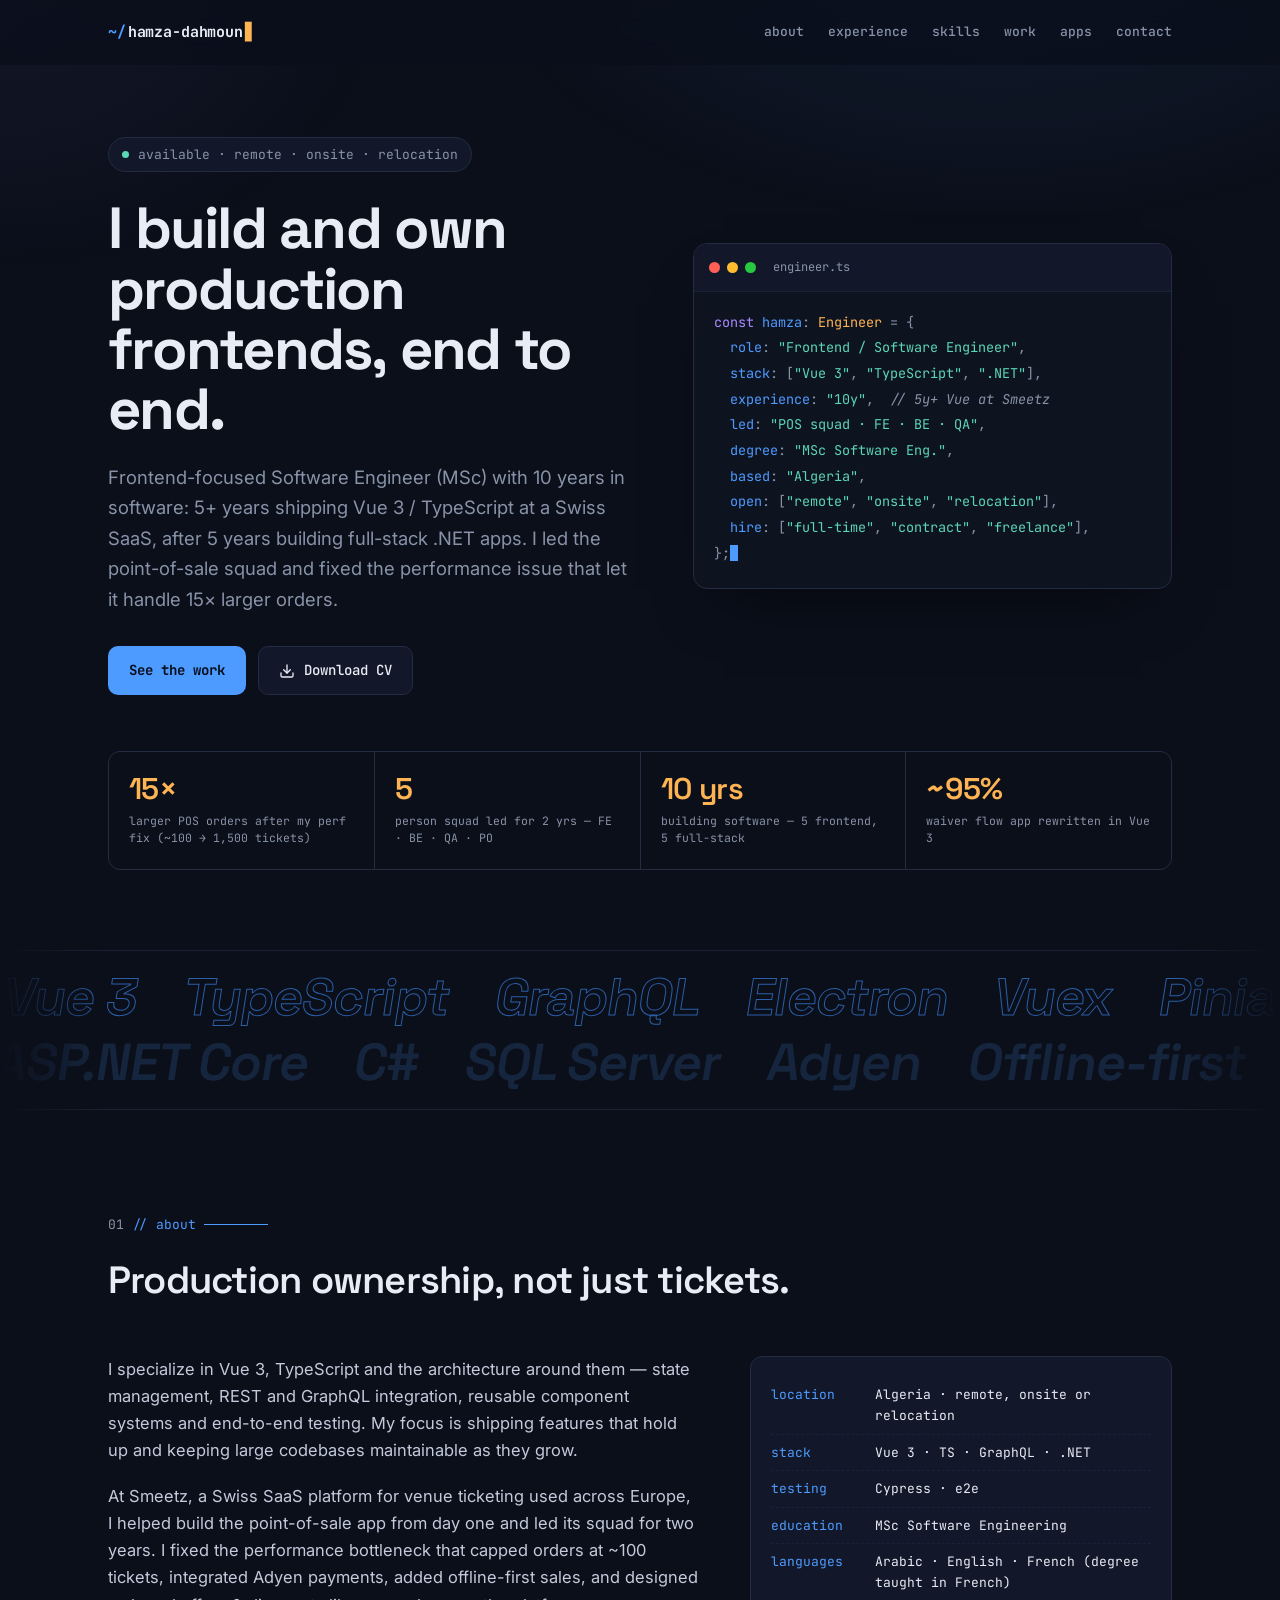
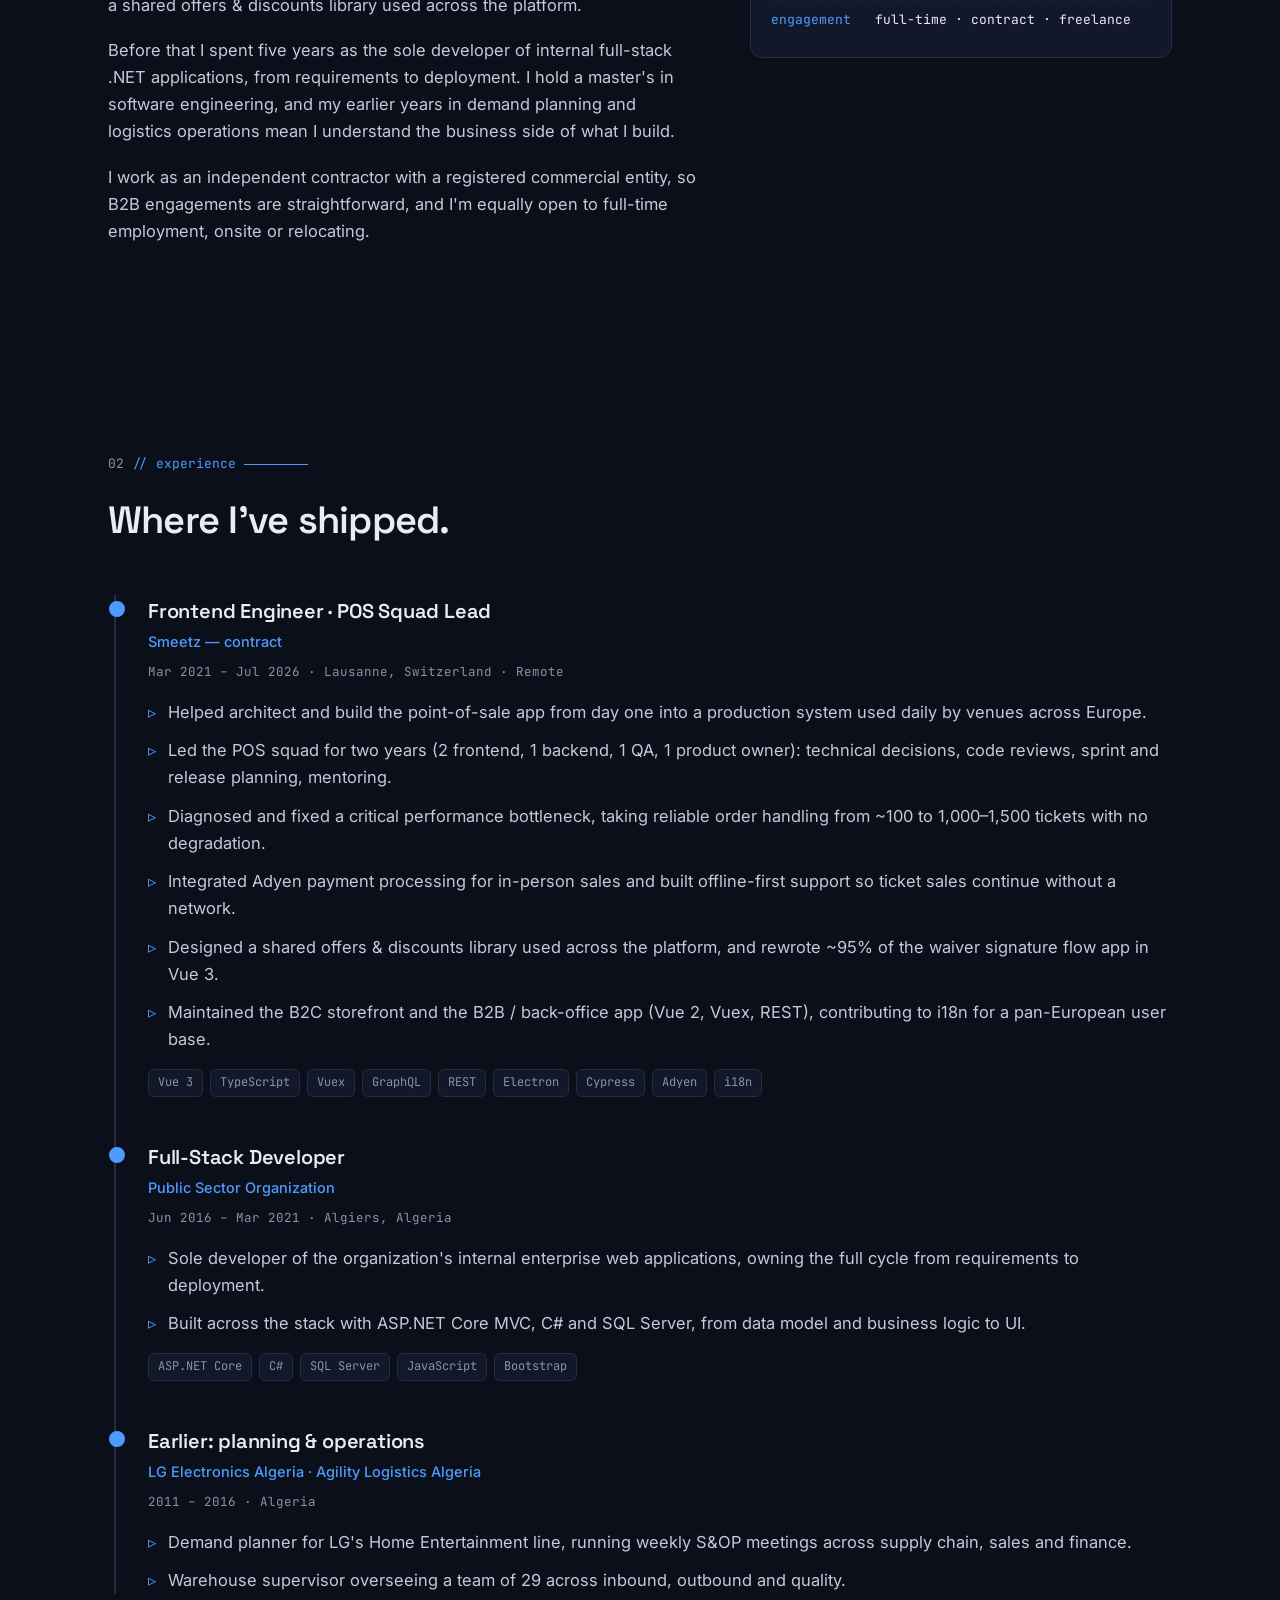
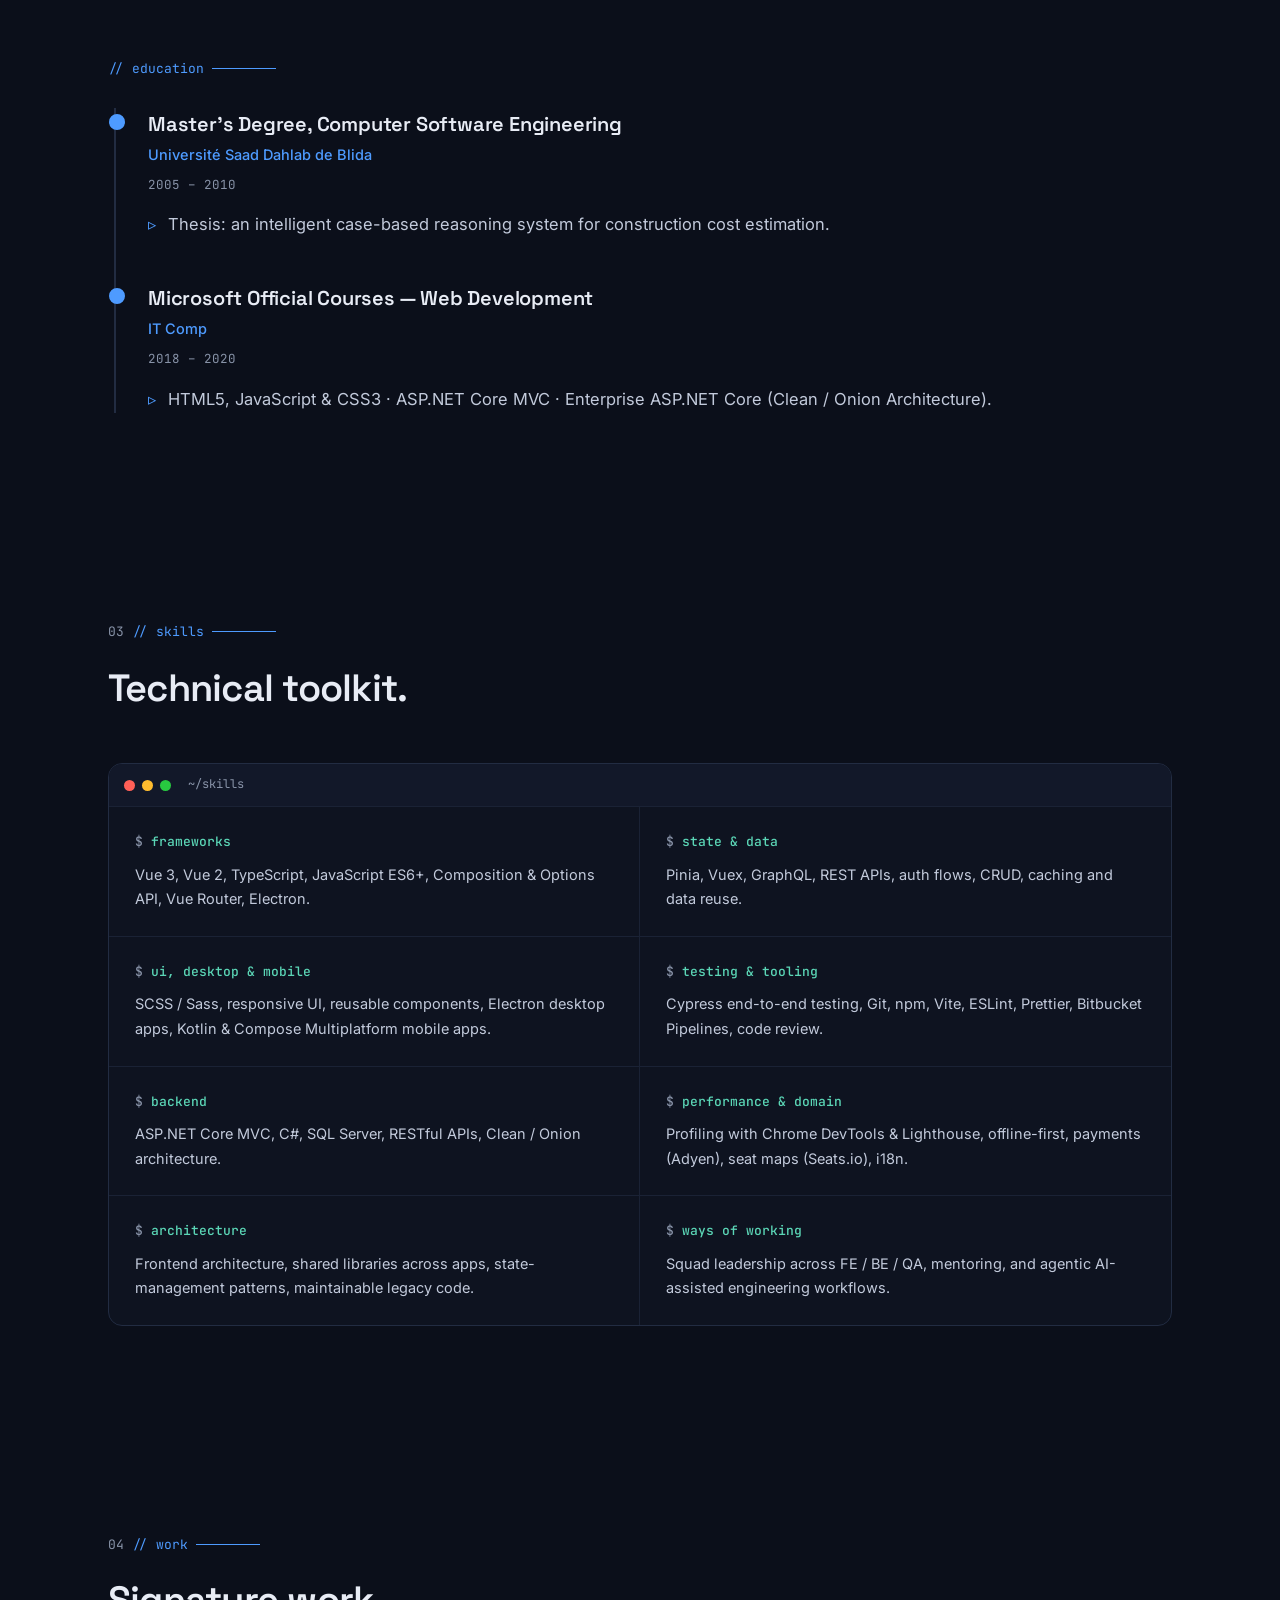
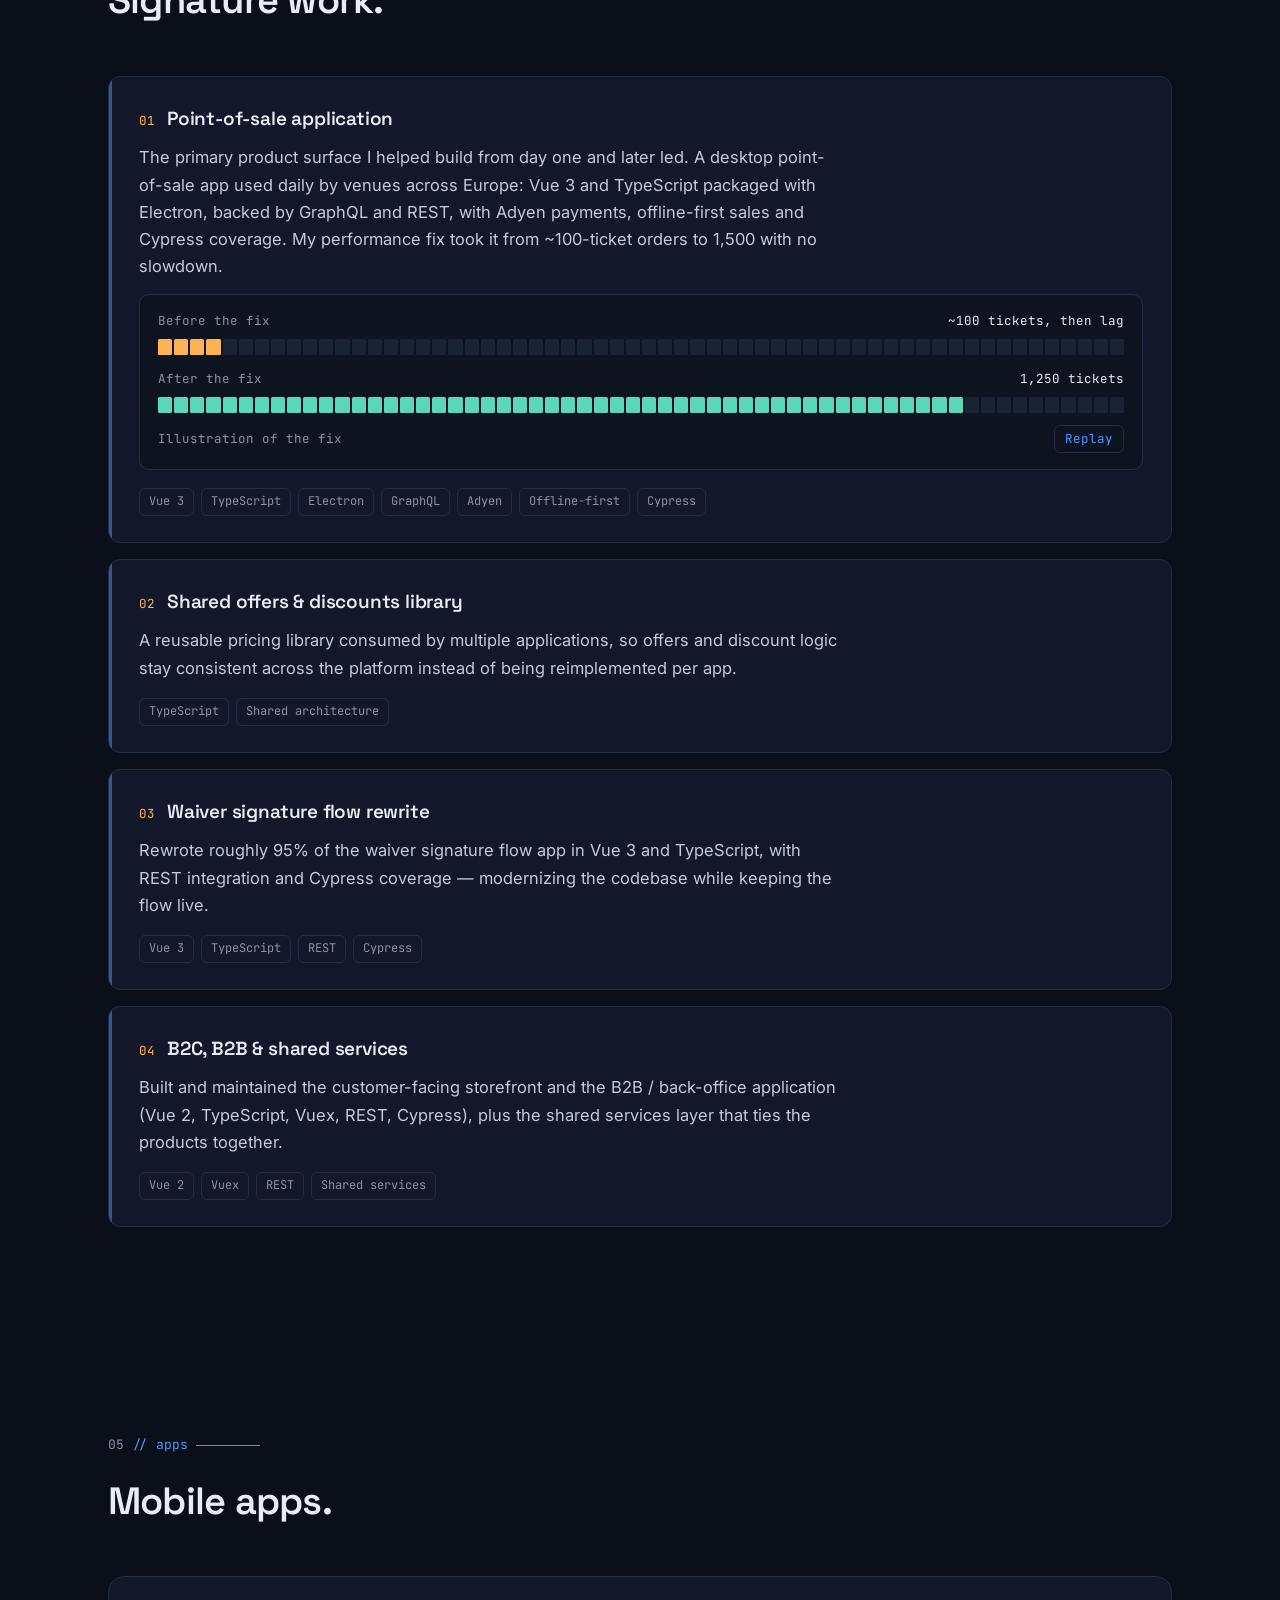
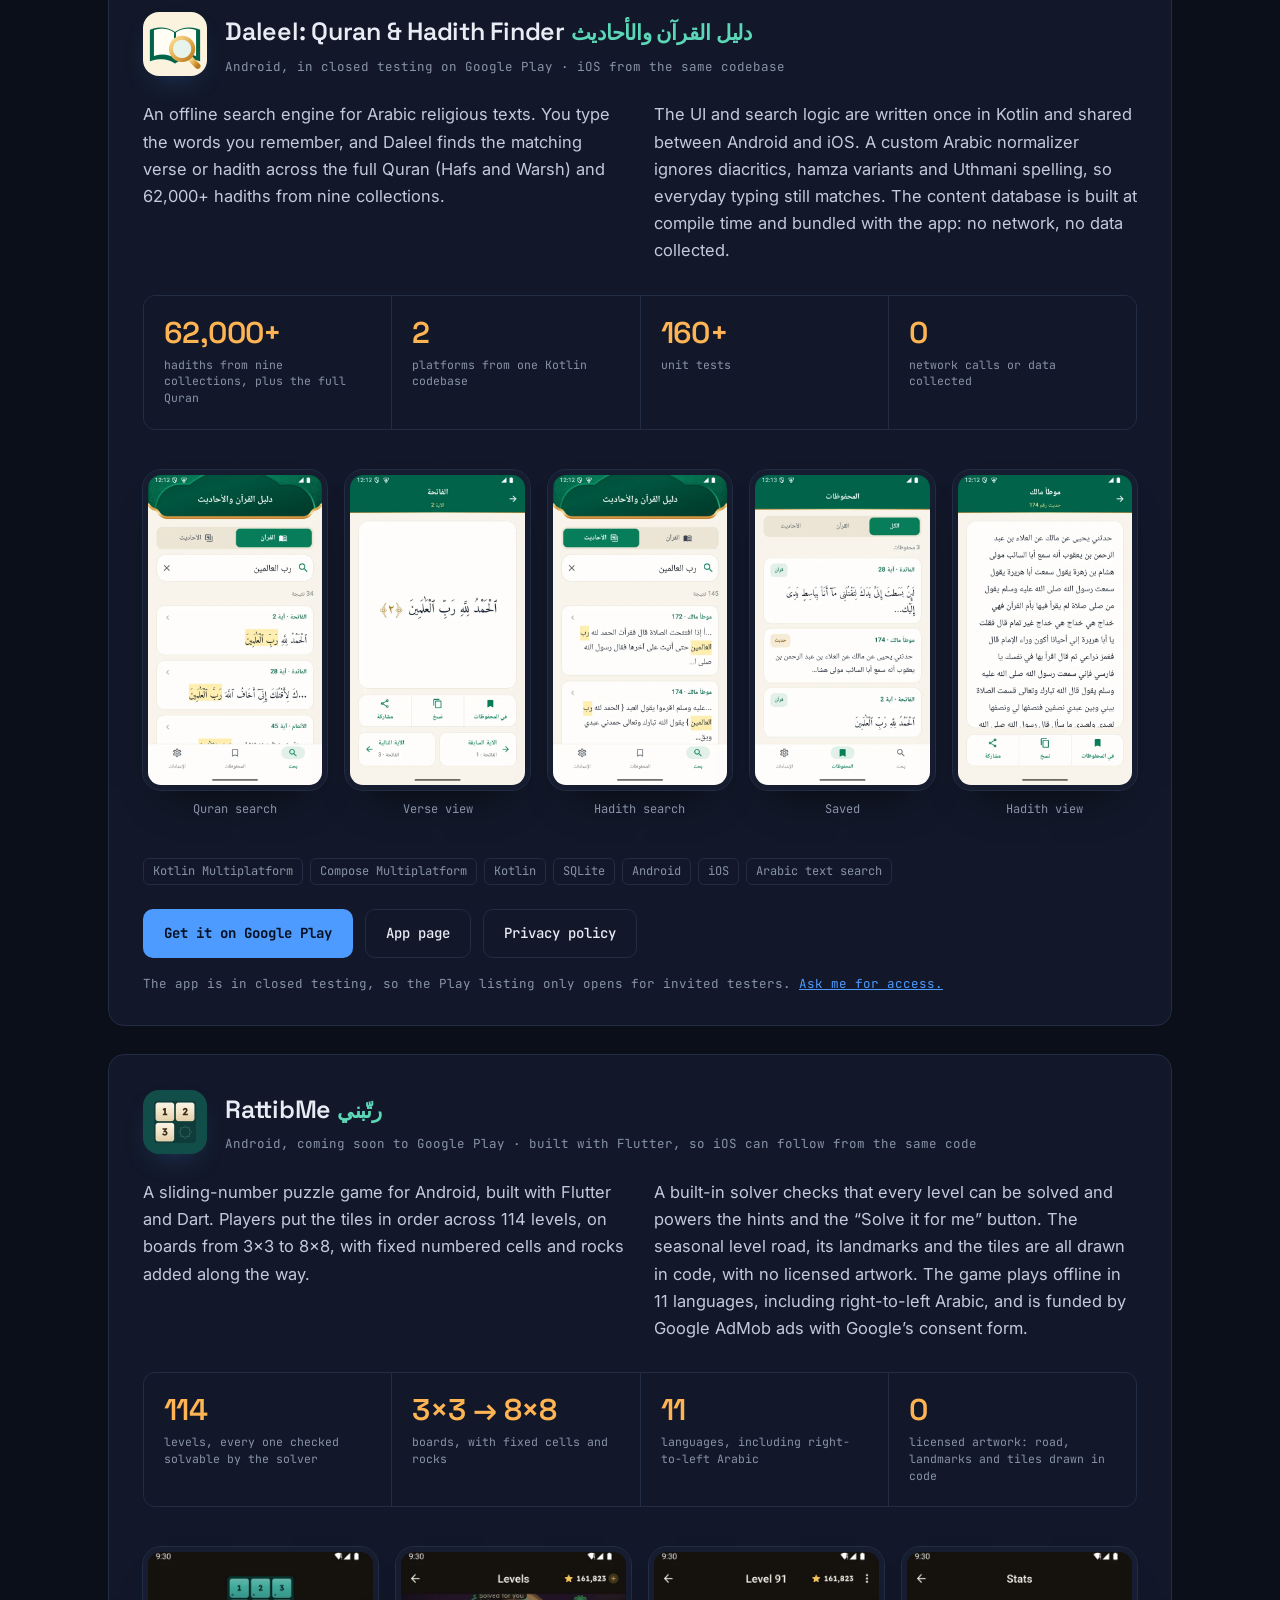
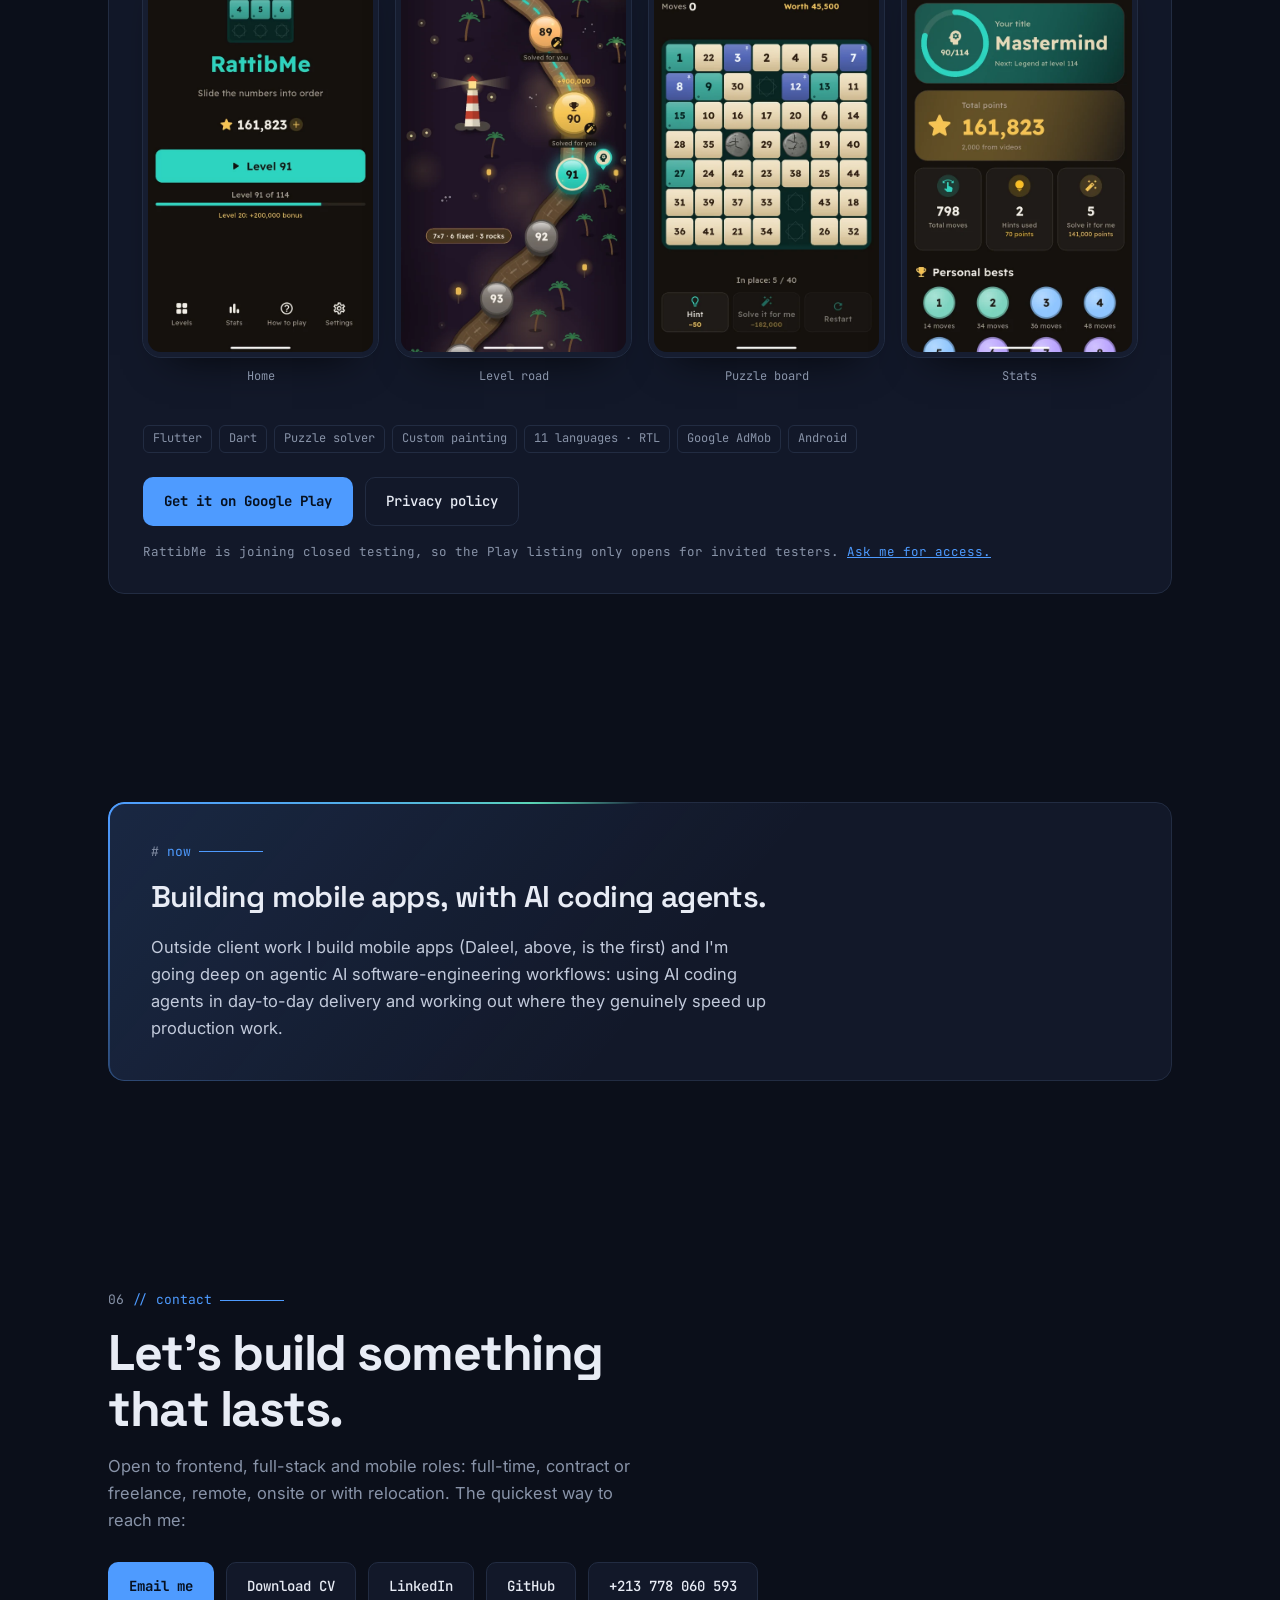
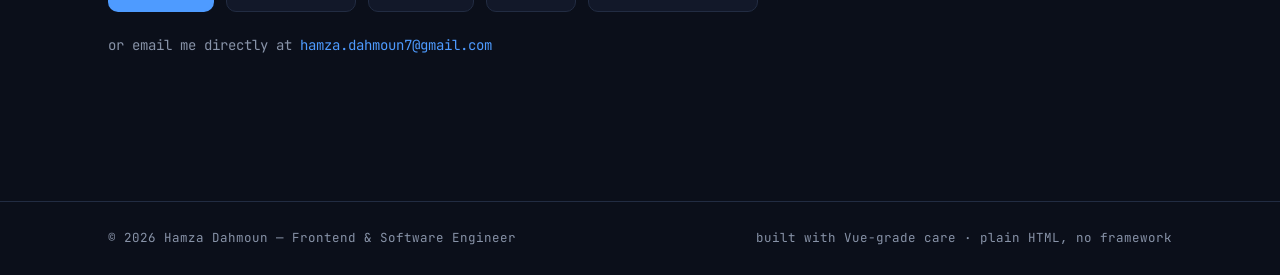
==== commit 18bdb074: "Add RattibMe to Mobile apps, publish its privacy policy RattibMe card with description, stats, four " ====
--- a/index.html
+++ b/index.html
@@ -277,6 +277,7 @@
 
   /* ---------- mobile apps ---------- */
   .app { border: 1px solid var(--line); border-radius: 16px; background: var(--surface); padding: 34px 34px 30px; overflow: hidden; }
+  .app + .app { margin-top: 28px; }
   .app-head { display: flex; align-items: center; gap: 18px; }
   .app-icon { width: 64px; height: 64px; border-radius: 16px; flex: none; box-shadow: 0 12px 30px -14px var(--glow); }
   .app h3 { font-family: var(--display); font-weight: 600; font-size: clamp(20px, 2.4vw, 25px); letter-spacing: -0.01em; margin: 0; }
@@ -783,6 +784,39 @@
           <a class="btn ghost" href="apps/daleel/privacy/">Privacy policy</a>
         </div>
         <p class="app-note">The app is in closed testing, so the Play listing only opens for invited testers. <a href="mailto:hamza.dahmoun7@gmail.com?subject=Daleel%20tester%20access">Ask me for access.</a></p>
+      </article>
+      <article class="app">
+        <div class="app-head">
+          <img class="app-icon" src="assets/rattibme/icon.webp" width="64" height="64" alt="" />
+          <div>
+            <h3>RattibMe <span class="app-ar" lang="ar" dir="rtl">رتّبني</span></h3>
+            <div class="app-meta">Android, coming soon to Google Play · built with Flutter, so iOS can follow from the same code</div>
+          </div>
+        </div>
+        <div class="app-body">
+          <p>A sliding-number puzzle game for Android, built with Flutter and Dart. Players put the tiles in order across 114 levels, on boards from 3×3 to 8×8, with fixed numbered cells and rocks added along the way.</p>
+          <p>A built-in solver checks that every level can be solved and powers the hints and the “Solve it for me” button. The seasonal level road, its landmarks and the tiles are all drawn in code, with no licensed artwork. The game plays offline in 11 languages, including right-to-left Arabic, and is funded by Google AdMob ads with Google’s consent form.</p>
+        </div>
+        <div class="stats app-stats">
+          <div class="s"><div class="num" data-count="114" data-suffix="">114</div><div class="cap">levels, every one checked solvable by the solver</div></div>
+          <div class="s"><div class="num">3×3 → 8×8</div><div class="cap">boards, with fixed cells and rocks</div></div>
+          <div class="s"><div class="num" data-count="11" data-suffix="">11</div><div class="cap">languages, including right-to-left Arabic</div></div>
+          <div class="s"><div class="num" data-count="0" data-suffix="">0</div><div class="cap">licensed artwork: road, landmarks and tiles drawn in code</div></div>
+        </div>
+        <div class="phones" aria-label="RattibMe screenshots">
+          <figure class="phone"><img src="assets/rattibme/home.webp" width="540" height="960" loading="lazy" alt="Home screen with the points total and the next level to play" /><figcaption>Home</figcaption></figure>
+          <figure class="phone"><img src="assets/rattibme/road.webp" width="540" height="960" loading="lazy" alt="The level road: numbered stops on a winding path past a lighthouse and palm trees" /><figcaption>Level road</figcaption></figure>
+          <figure class="phone"><img src="assets/rattibme/board.webp" width="540" height="960" loading="lazy" alt="A 7×7 board with fixed numbered cells, two rocks and empty cells, plus hint and solve buttons" /><figcaption>Puzzle board</figcaption></figure>
+          <figure class="phone"><img src="assets/rattibme/stats.webp" width="540" height="960" loading="lazy" alt="Stats screen with the player's title, total points and personal bests" /><figcaption>Stats</figcaption></figure>
+        </div>
+        <div class="chips">
+          <span class="chip">Flutter</span><span class="chip">Dart</span><span class="chip">Puzzle solver</span><span class="chip">Custom painting</span><span class="chip">11 languages · RTL</span><span class="chip">Google AdMob</span><span class="chip">Android</span>
+        </div>
+        <div class="app-links">
+          <a class="btn primary" href="https://play.google.com/store/apps/details?id=com.hdahmoun.rattib" target="_blank" rel="noopener">Get it on Google Play</a>
+          <a class="btn ghost" href="apps/rattibme/privacy/">Privacy policy</a>
+        </div>
+        <p class="app-note">RattibMe is joining closed testing, so the Play listing only opens for invited testers. <a href="mailto:hamza.dahmoun7@gmail.com?subject=RattibMe%20tester%20access">Ask me for access.</a></p>
       </article>
     </div>
   </section>
@@ -1194,8 +1228,7 @@
   });
 
   // App screenshots fan up into place, then drift gently.
-  var phones = $(".phones");
-  if (phones) {
+  $$(".phones").forEach(function (phones) {
     phones.classList.add("fan");
     $$(".phone", phones).forEach(function (p, i, all) {
       p.style.setProperty("--d", i * 0.11 + "s");
@@ -1206,7 +1239,7 @@
       phones.classList.add("on");
       setTimeout(function () { phones.classList.add("float"); }, 1600);
     }, 0.2);
-  }
+  });
 
   // Contact headline letters.
   var big = $(".contact .big");
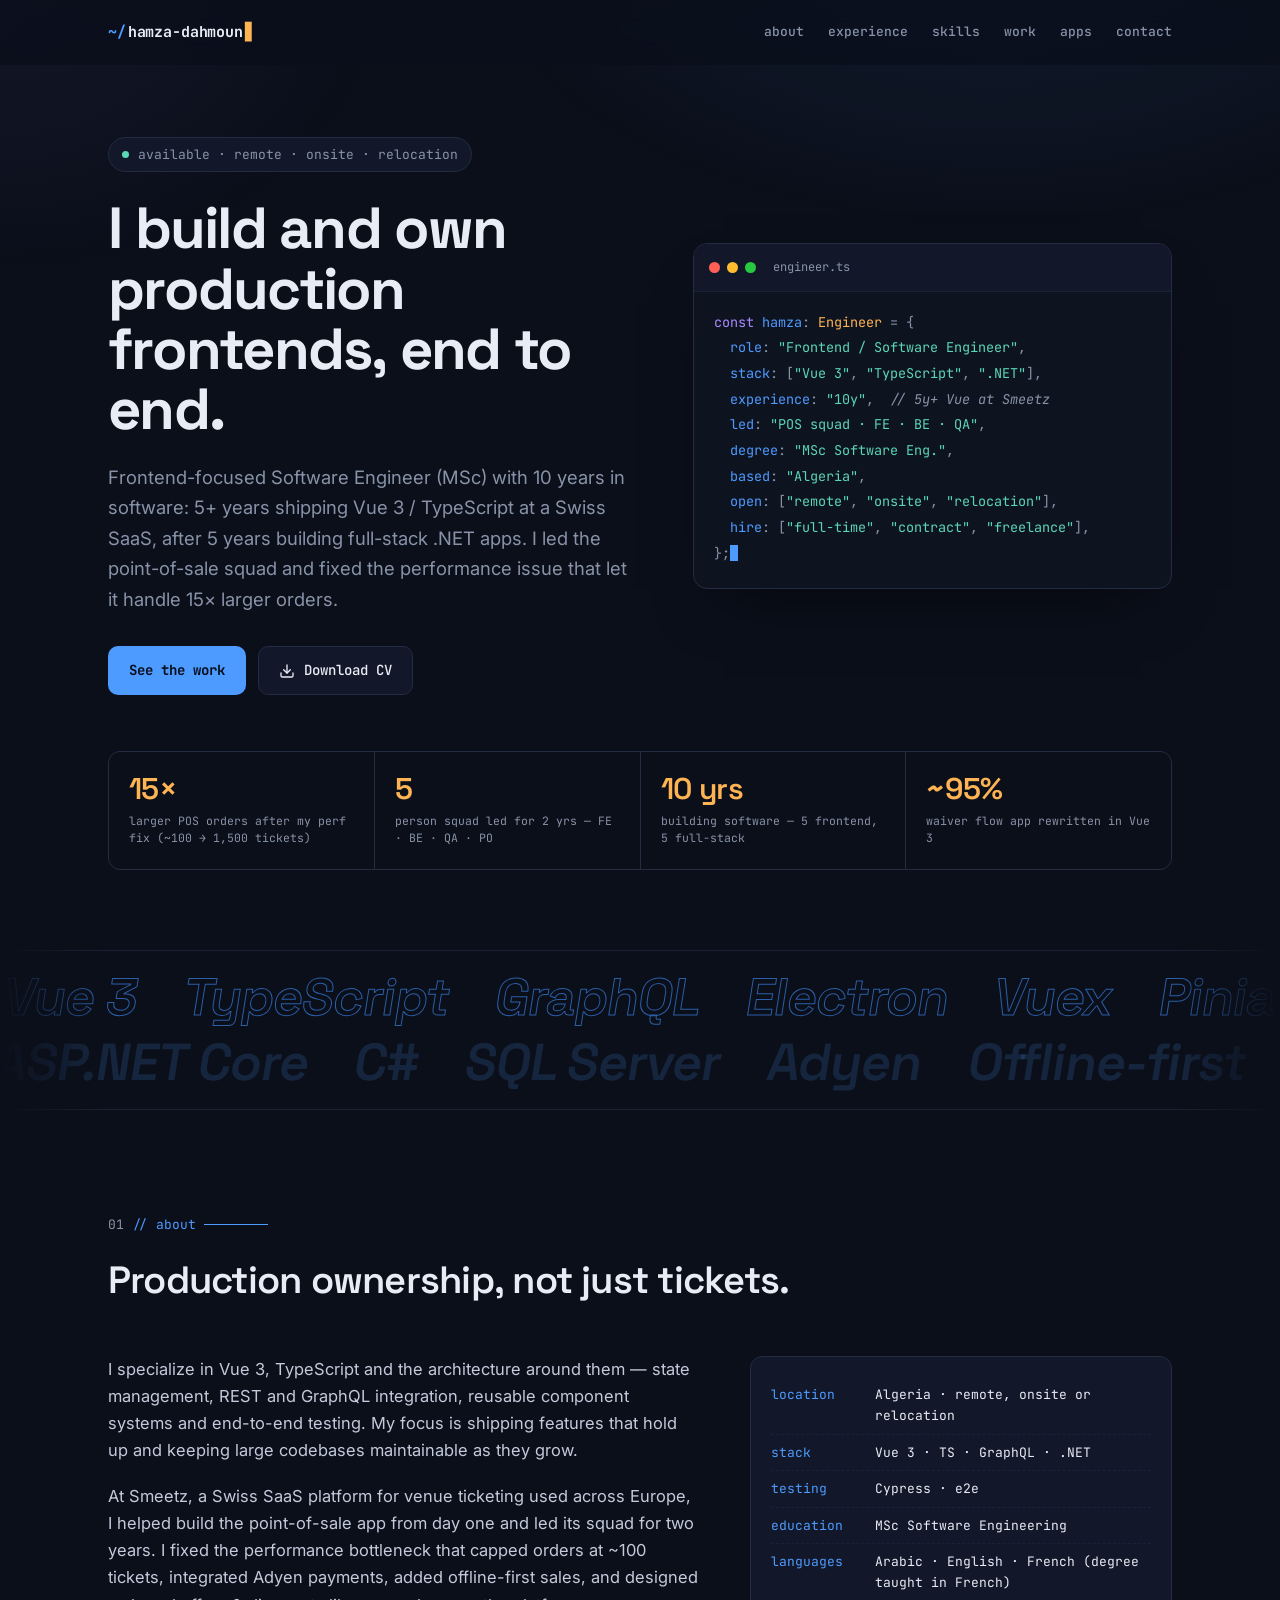
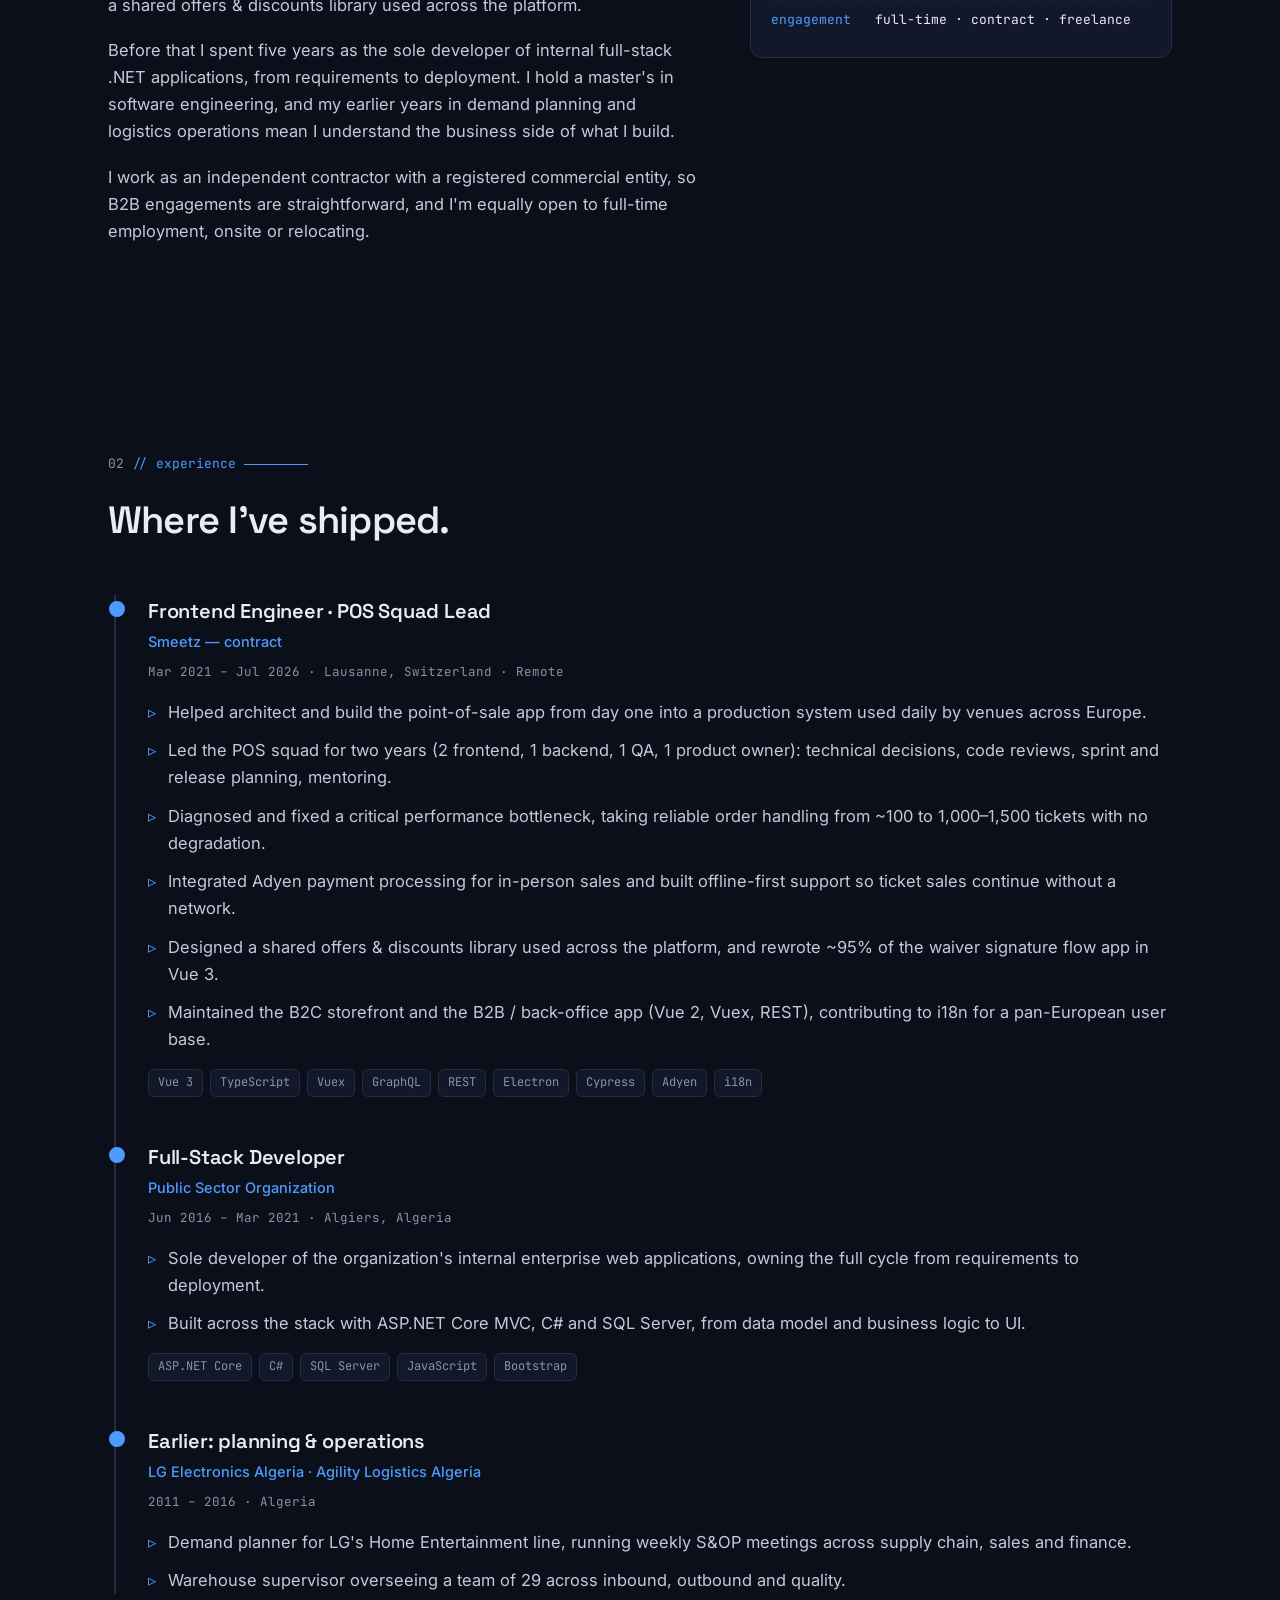
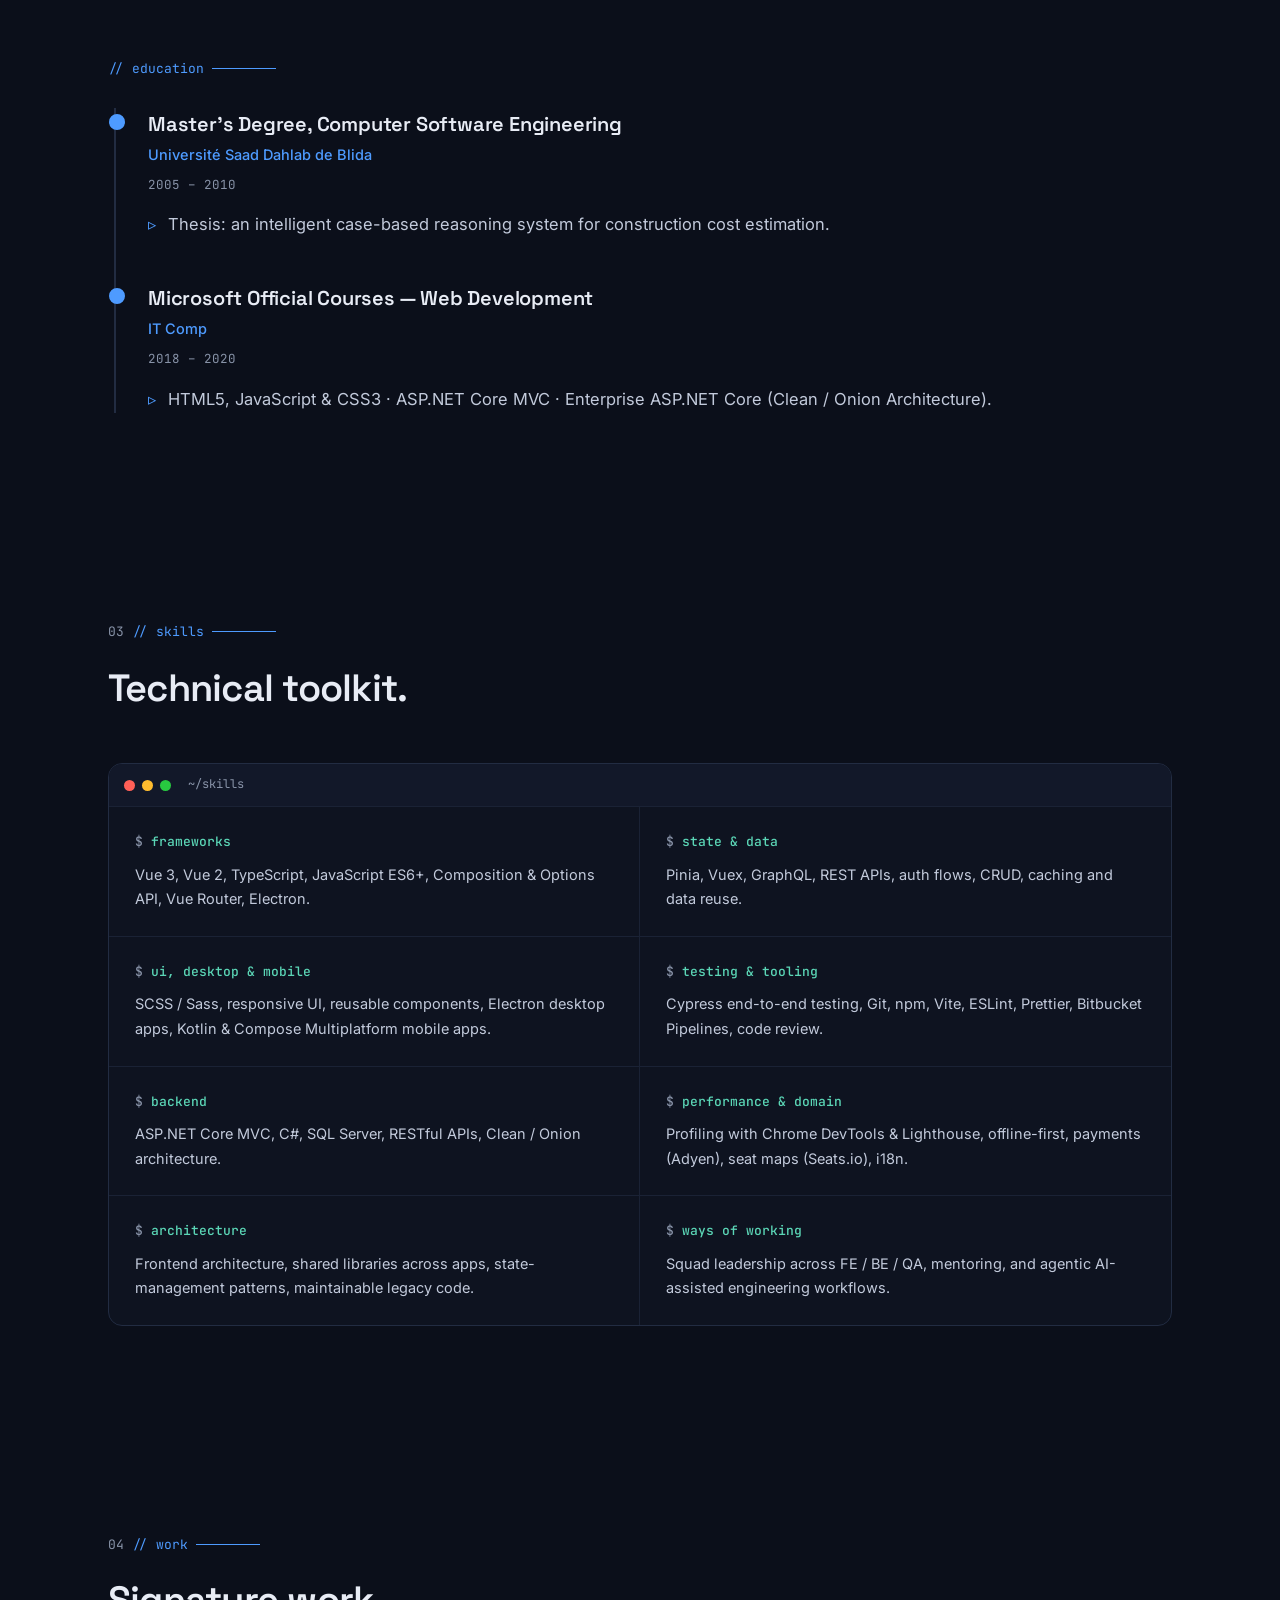
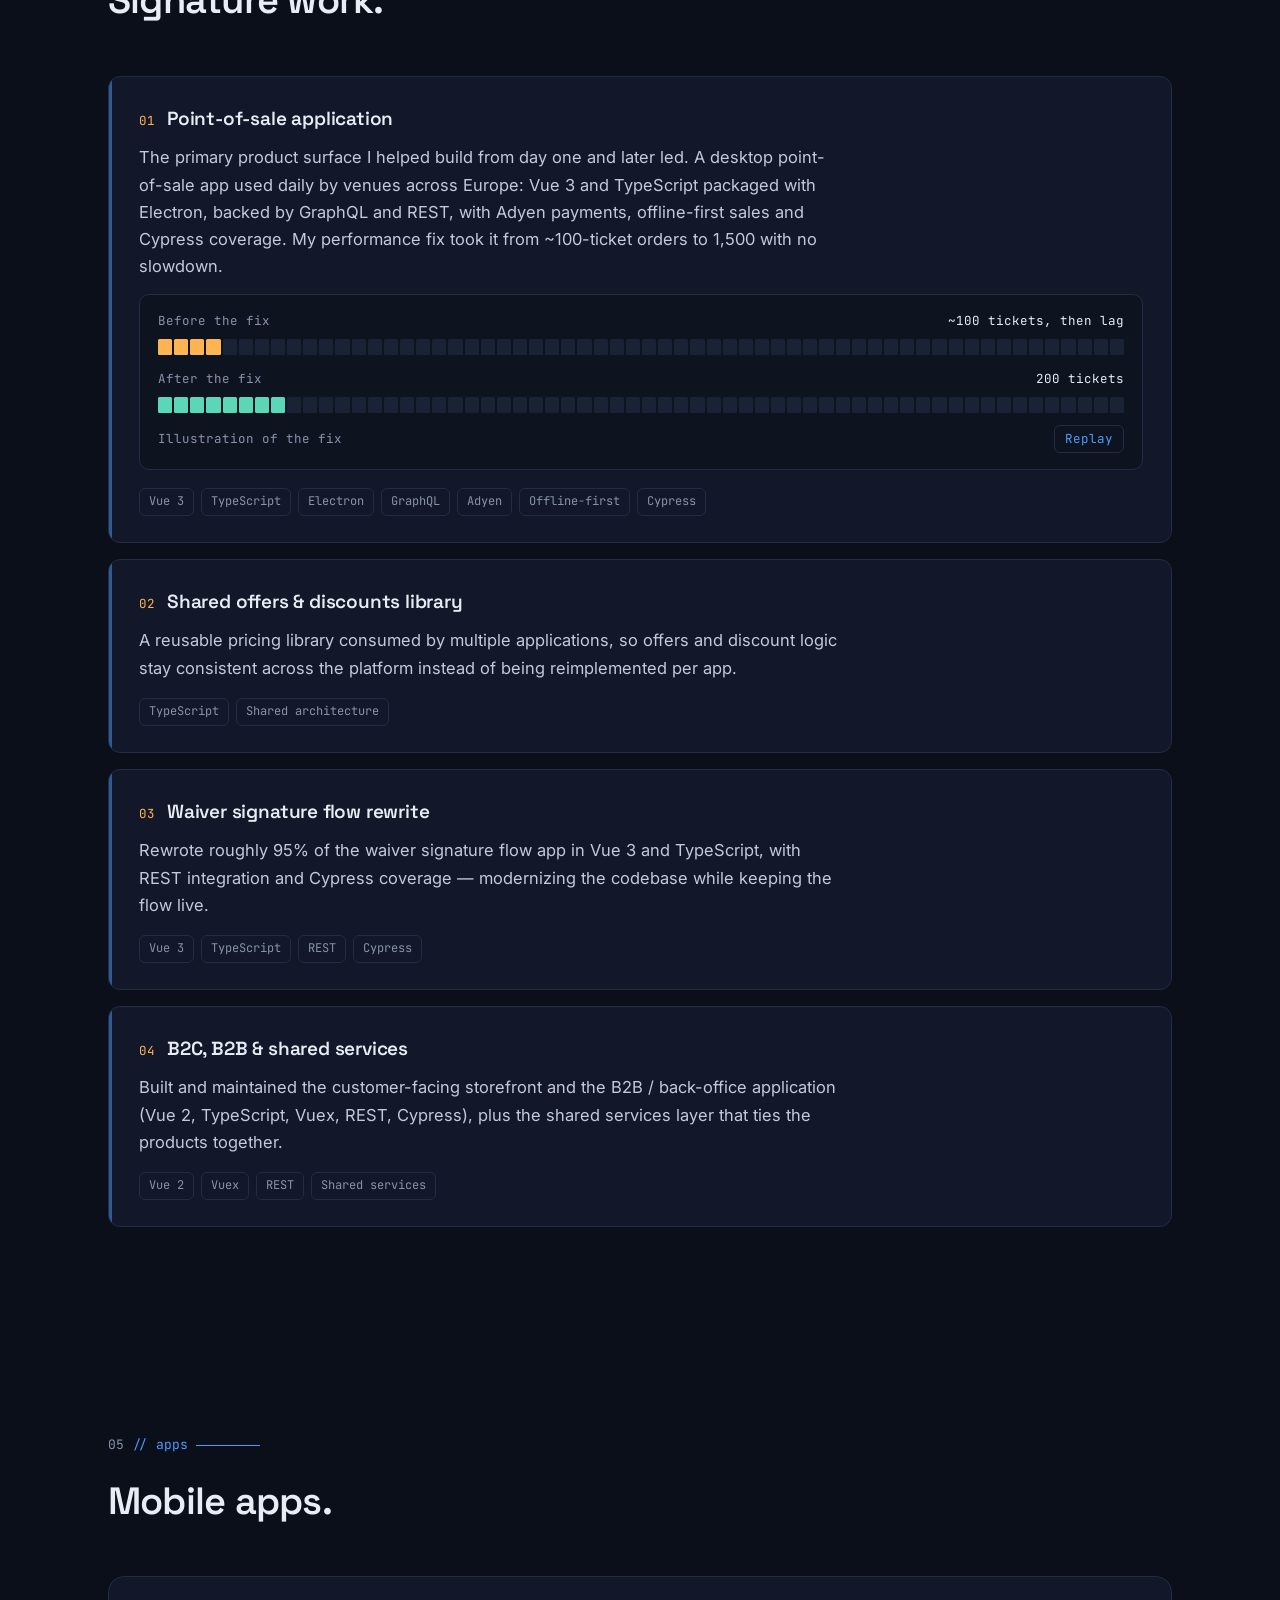
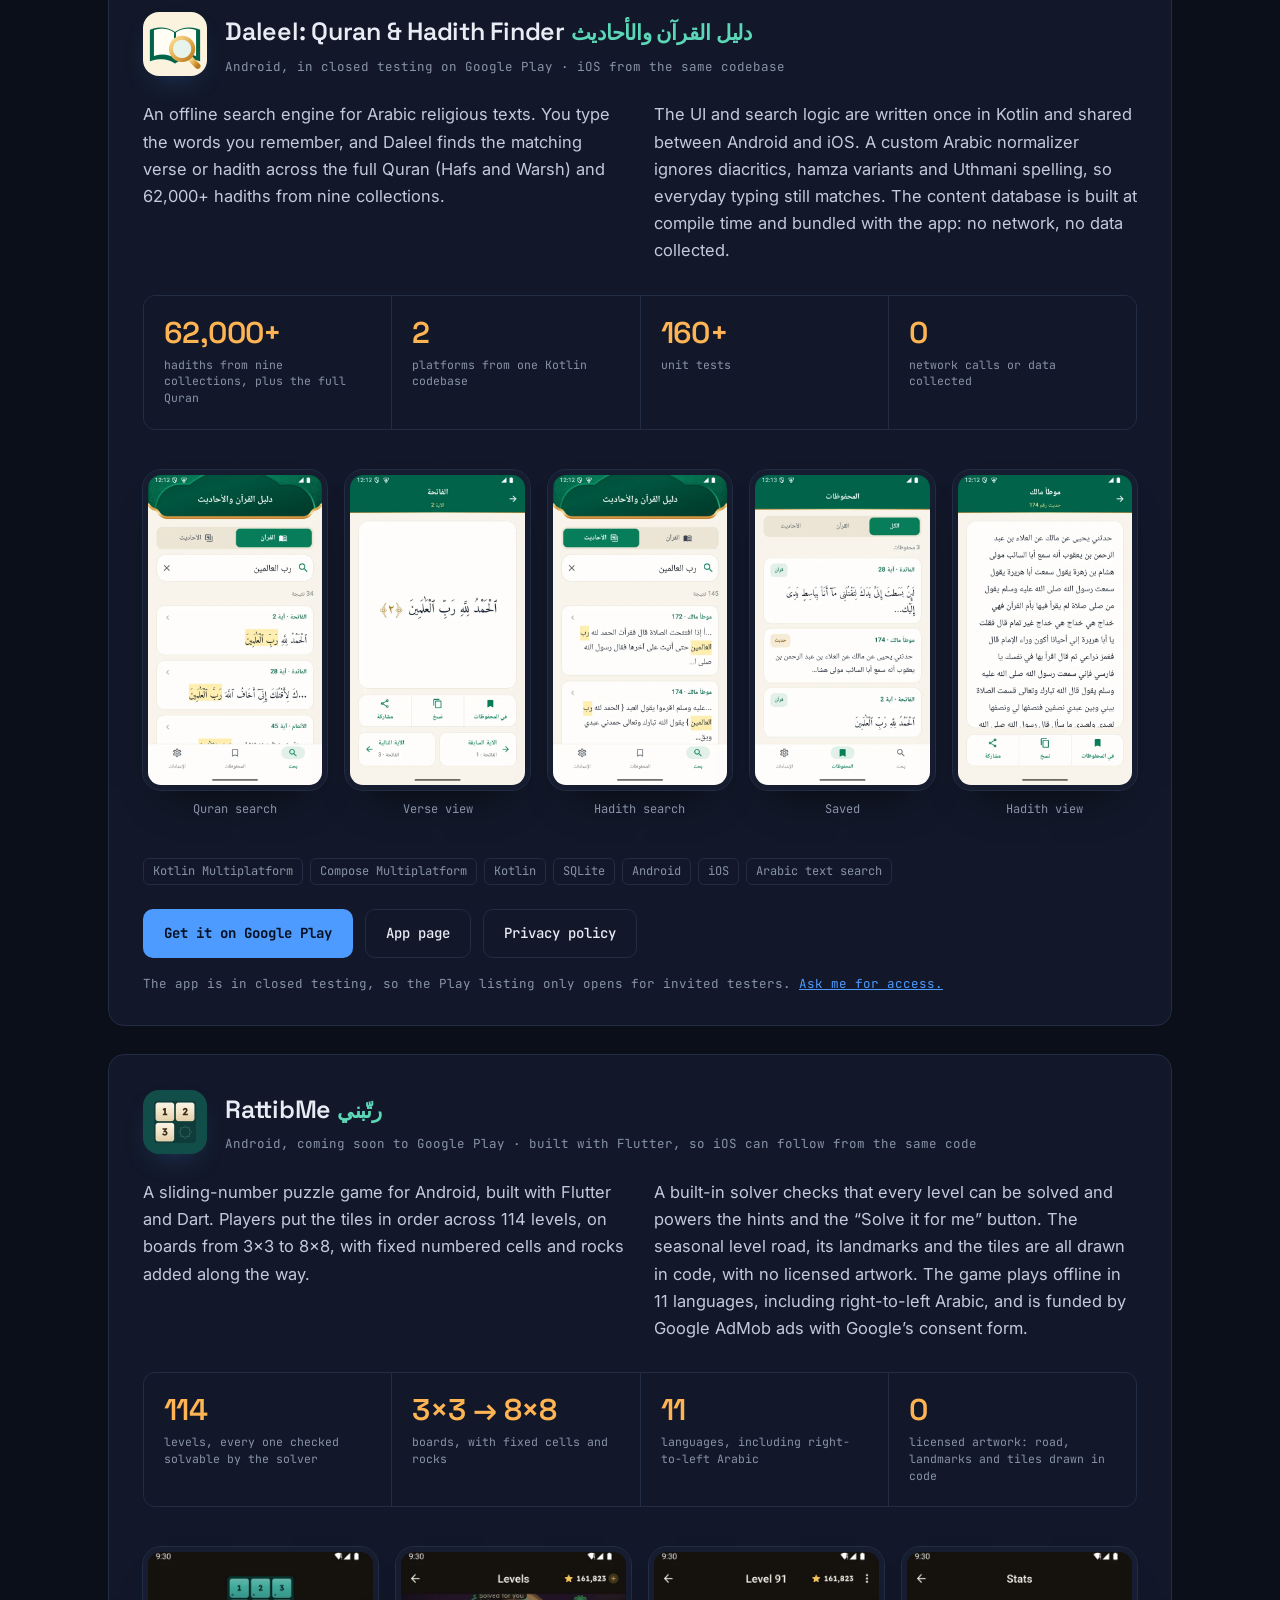
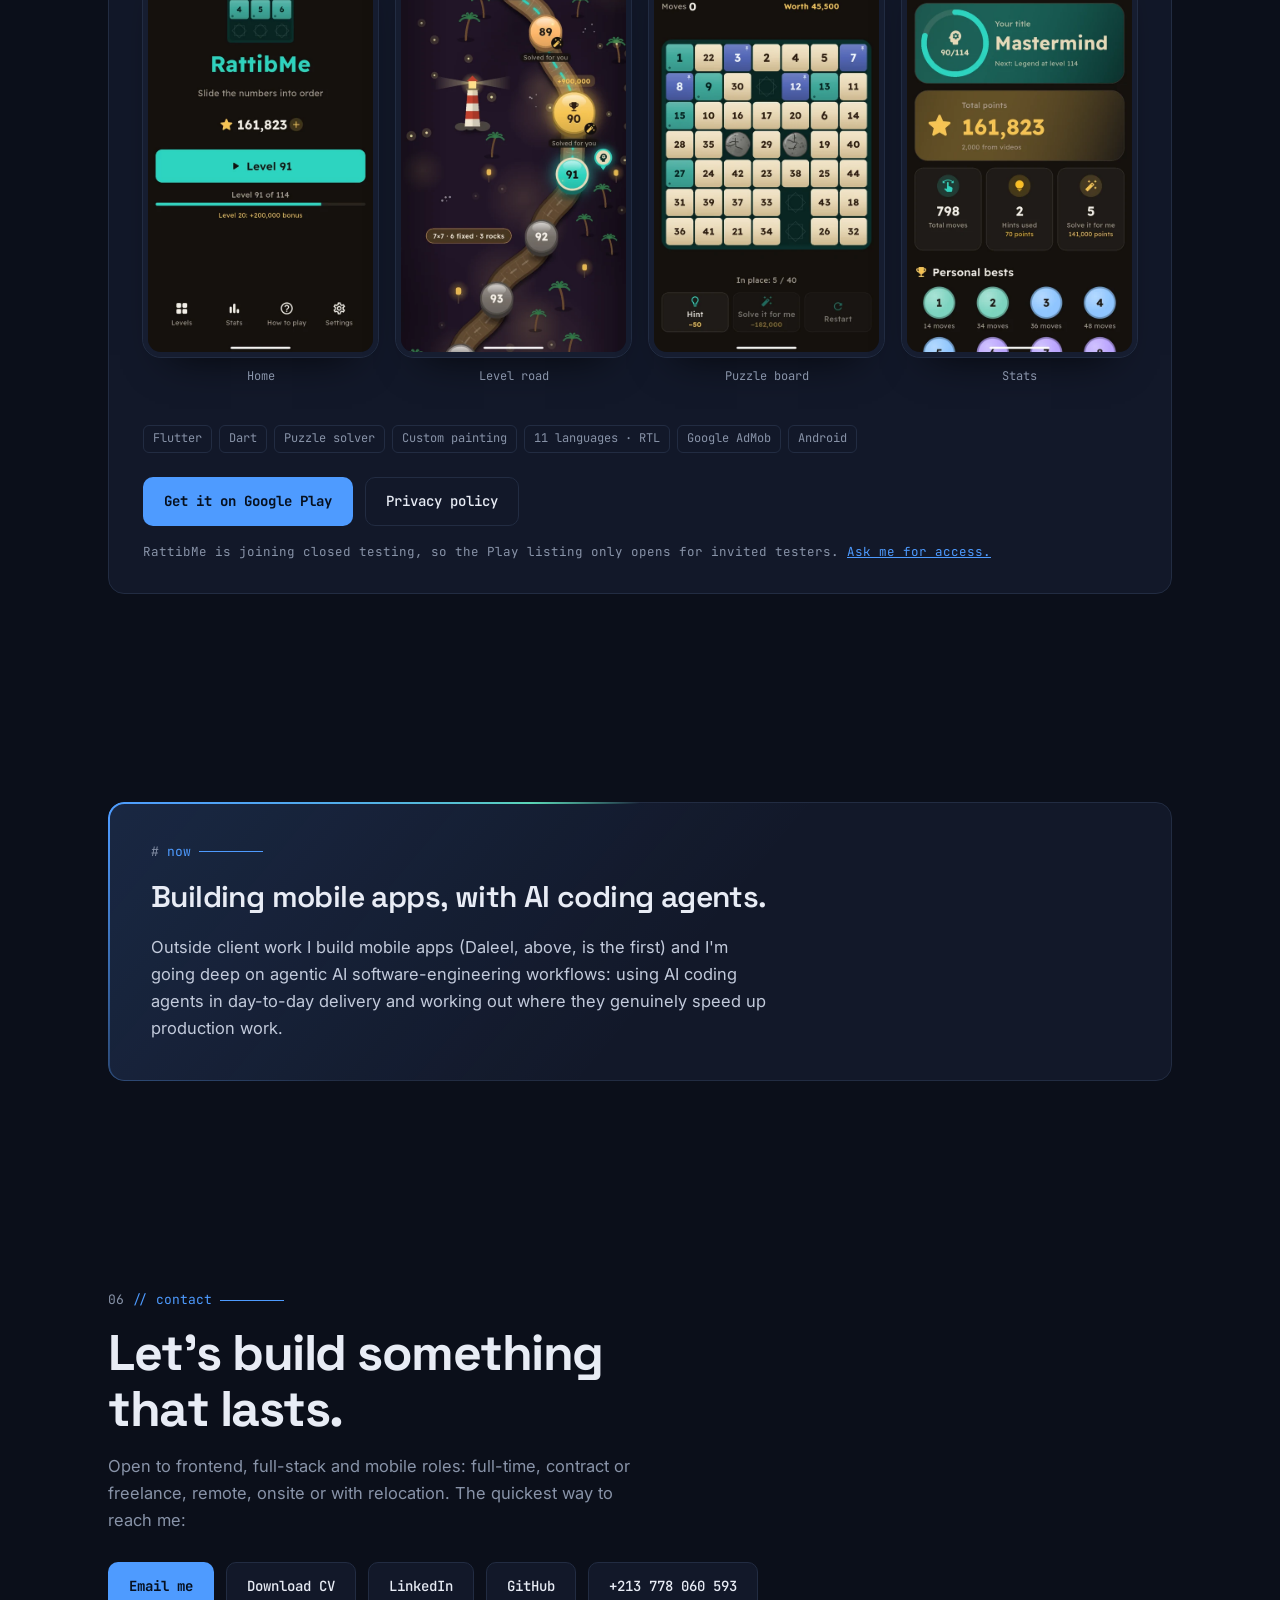
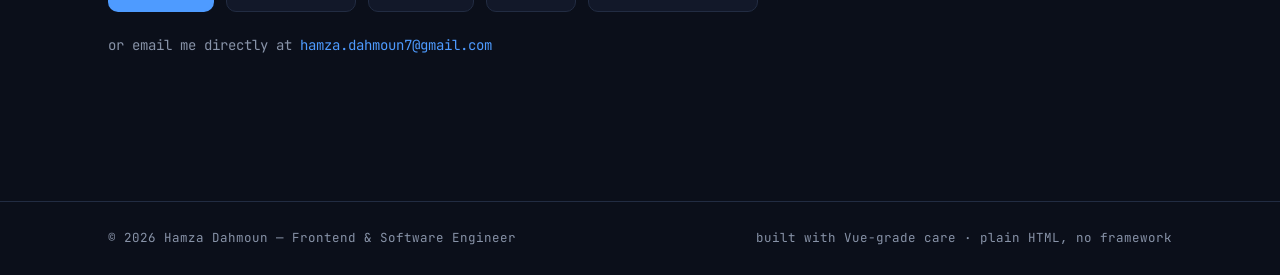
==== commit 8e62c5c2: "Update RattibMe Google Play link to com.hamzadahmoun.rattibme Co-Authored-By: Claude Opus 5.5 <norep" ====
--- a/index.html
+++ b/index.html
@@ -813,7 +813,7 @@
           <span class="chip">Flutter</span><span class="chip">Dart</span><span class="chip">Puzzle solver</span><span class="chip">Custom painting</span><span class="chip">11 languages · RTL</span><span class="chip">Google AdMob</span><span class="chip">Android</span>
         </div>
         <div class="app-links">
-          <a class="btn primary" href="https://play.google.com/store/apps/details?id=com.hdahmoun.rattib" target="_blank" rel="noopener">Get it on Google Play</a>
+          <a class="btn primary" href="https://play.google.com/store/apps/details?id=com.hamzadahmoun.rattibme" target="_blank" rel="noopener">Get it on Google Play</a>
           <a class="btn ghost" href="apps/rattibme/privacy/">Privacy policy</a>
         </div>
         <p class="app-note">RattibMe is joining closed testing, so the Play listing only opens for invited testers. <a href="mailto:hamza.dahmoun7@gmail.com?subject=RattibMe%20tester%20access">Ask me for access.</a></p>
